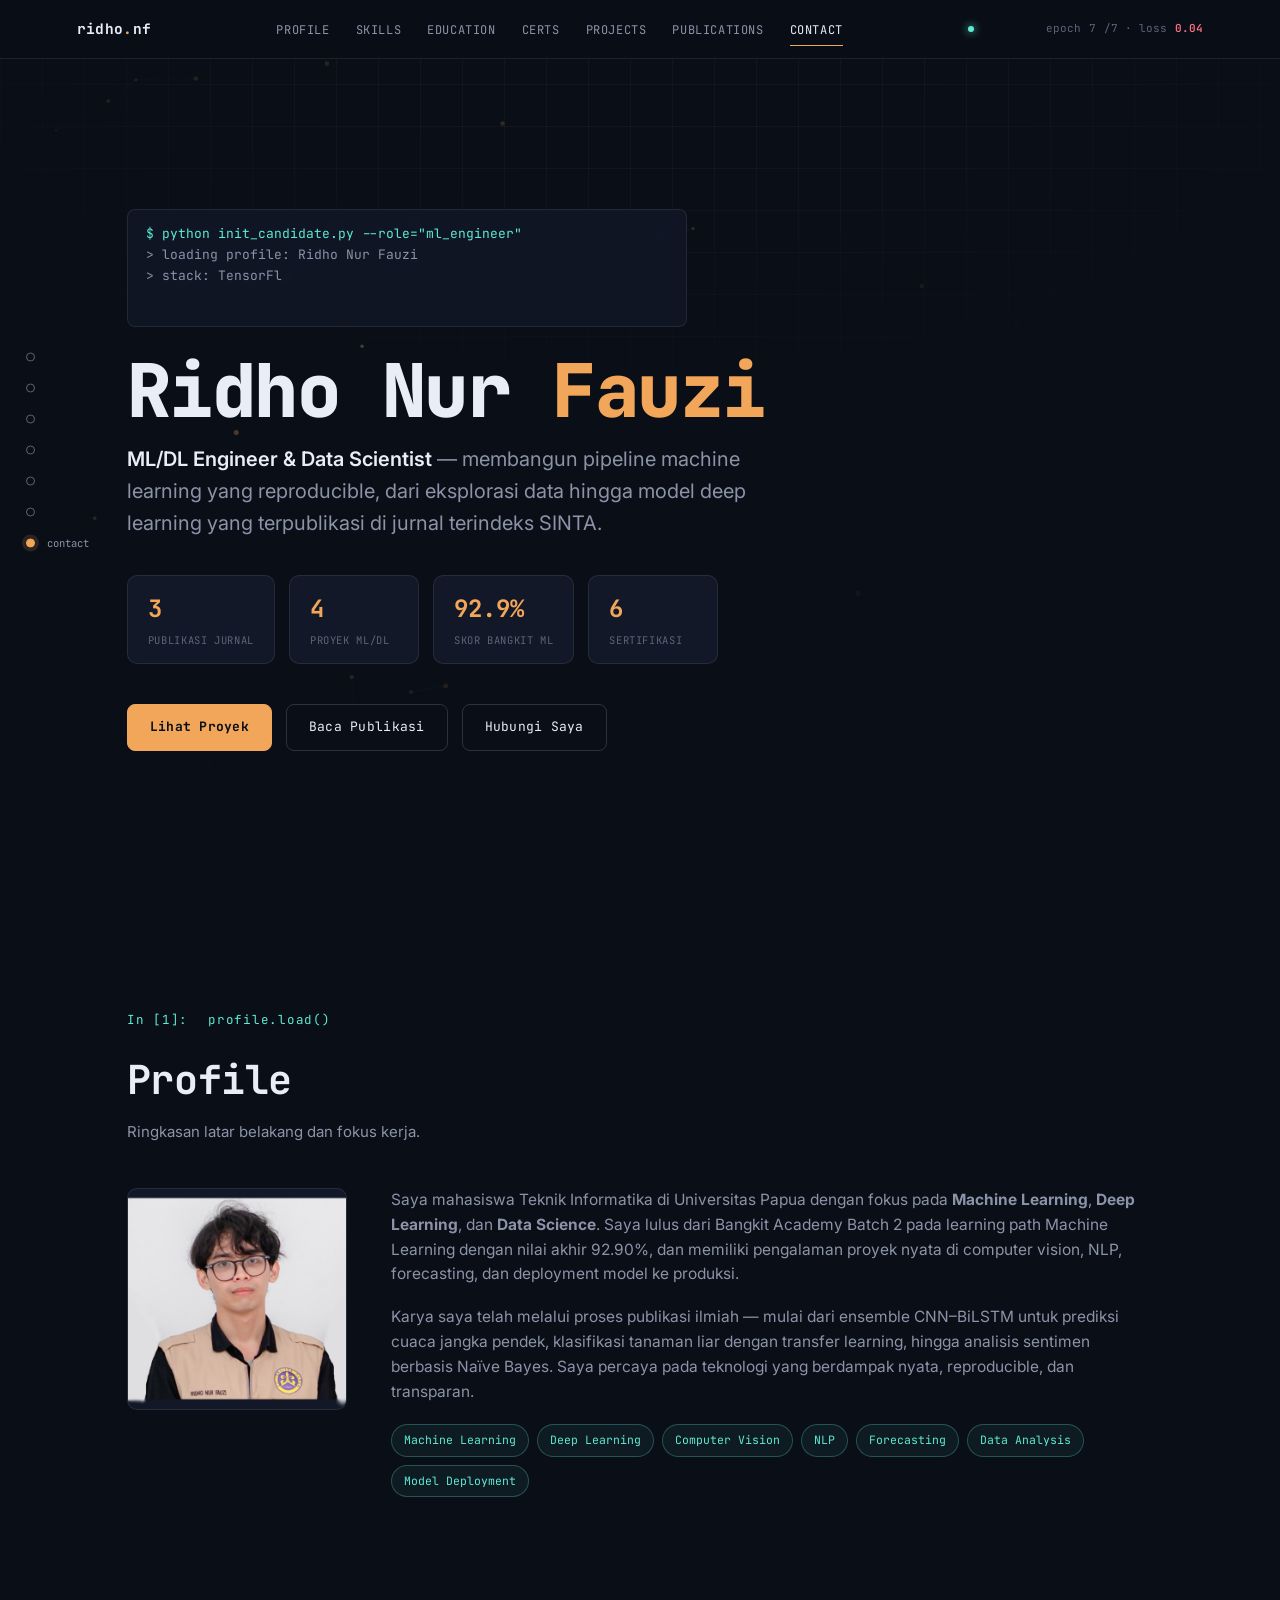
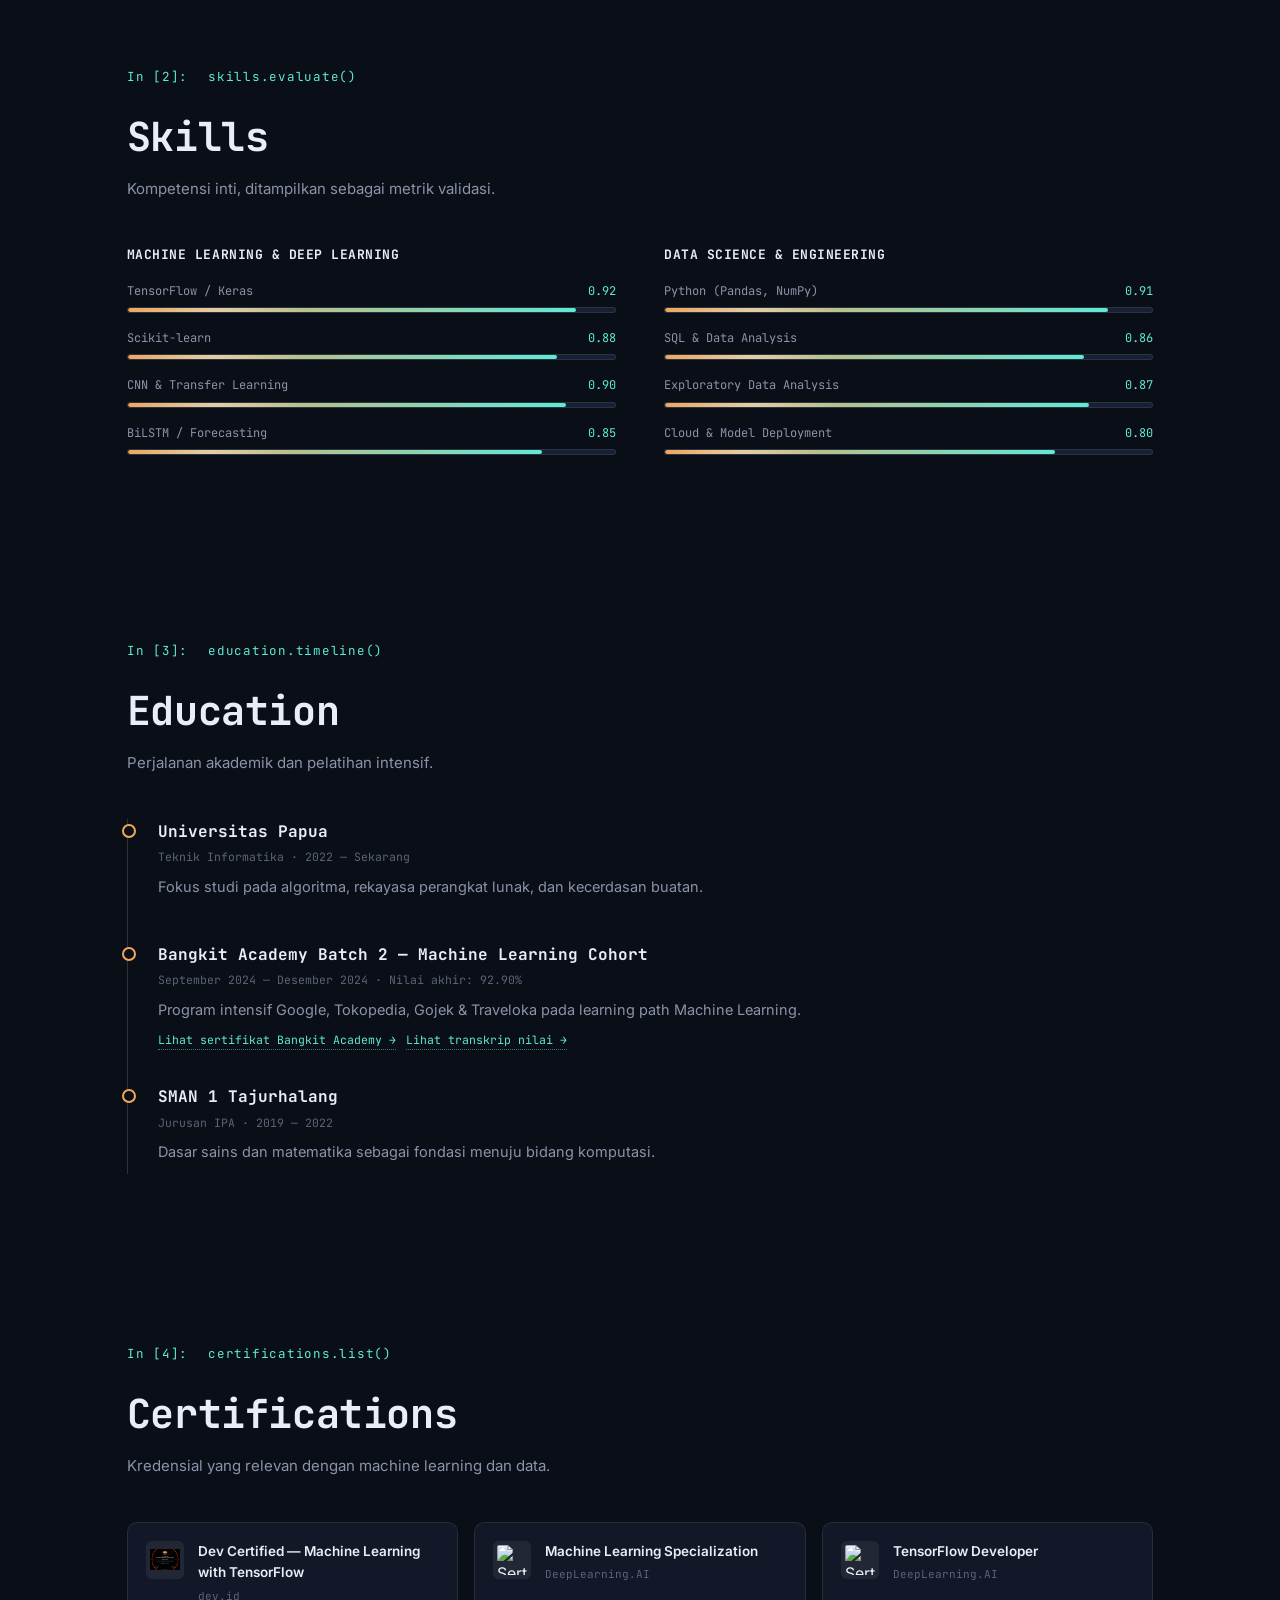
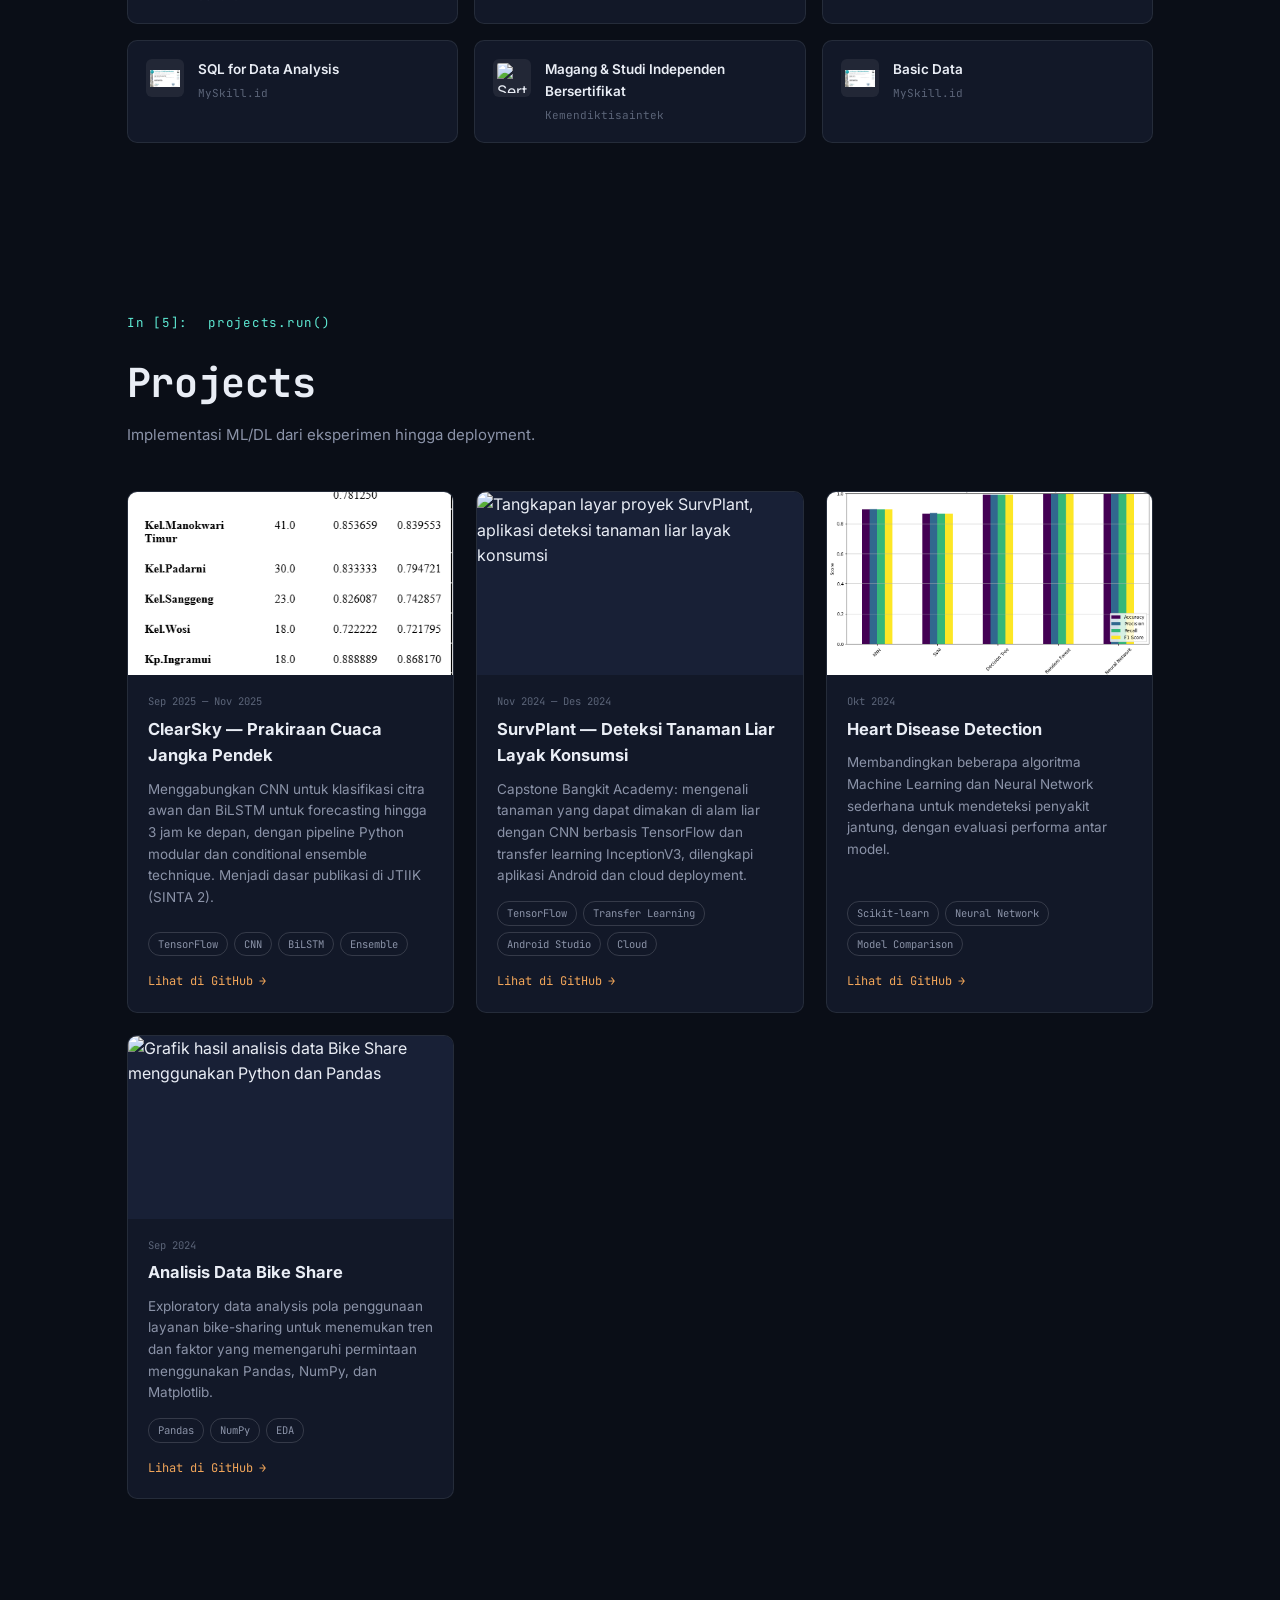
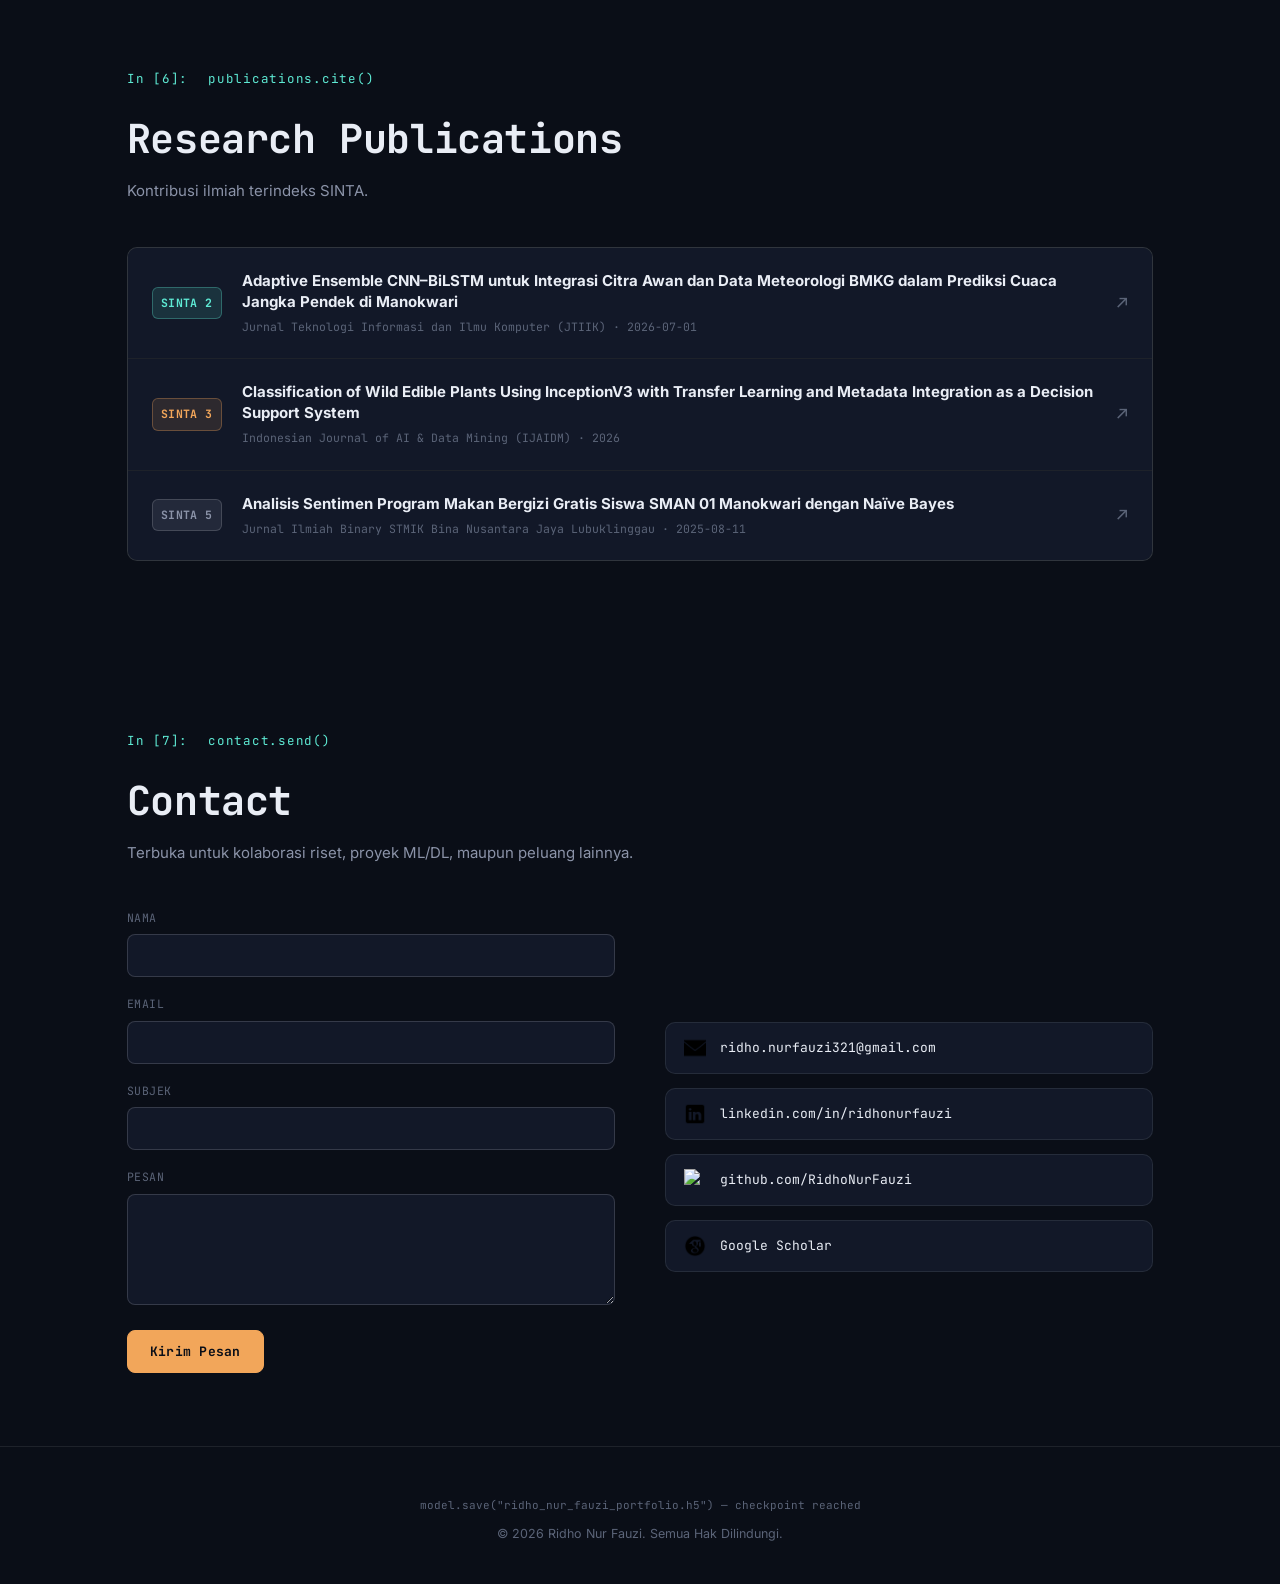
==== index.html @ 8b15b7e2 "SEO Friendly" ====
<!DOCTYPE html>
<html lang="id">
<head>
<meta charset="UTF-8" />
<meta name="viewport" content="width=device-width, initial-scale=1.0" />

<!-- ===== PRIMARY SEO META ===== -->
<title>Ridho Nur Fauzi — ML/DL Engineer &amp; Data Scientist</title>
<meta name="description" content="Portofolio Ridho Nur Fauzi, ML/DL Engineer & Data Scientist dari Universitas Papua. 3 publikasi jurnal terindeks SINTA, proyek CNN-BiLSTM forecasting cuaca, computer vision, dan NLP." />
<meta name="keywords" content="Ridho Nur Fauzi, Machine Learning Engineer, Deep Learning, Data Scientist, TensorFlow, CNN BiLSTM, Universitas Papua, Bangkit Academy, SINTA journal" />
<meta name="author" content="Ridho Nur Fauzi" />
<meta name="robots" content="index, follow" />
<link rel="canonical" href="https://ridhonurfauzi.com/" />
<!-- NOTE: replace https://ridhonurfauzi.com/ above and in the OG/Twitter/JSON-LD
     tags below with your real deployed domain once the site is live. -->

<!-- ===== OPEN GRAPH (Facebook, LinkedIn, WhatsApp previews) ===== -->
<meta property="og:type" content="profile" />
<meta property="og:title" content="Ridho Nur Fauzi — ML/DL Engineer & Data Scientist" />
<meta property="og:description" content="Portofolio Ridho Nur Fauzi: proyek Machine Learning & Deep Learning, 3 publikasi jurnal terindeks SINTA, dan sertifikasi TensorFlow/DeepLearning.AI." />
<meta property="og:image" content="https://ridhonurfauzi.com/profile/foto-diri1.png" />
<meta property="og:url" content="https://ridhonurfauzi.com/" />
<meta property="og:locale" content="id_ID" />
<meta property="profile:first_name" content="Ridho" />
<meta property="profile:last_name" content="Nur Fauzi" />

<!-- ===== TWITTER CARD ===== -->
<meta name="twitter:card" content="summary_large_image" />
<meta name="twitter:title" content="Ridho Nur Fauzi — ML/DL Engineer & Data Scientist" />
<meta name="twitter:description" content="Portofolio ML/DL Engineer & Data Scientist: publikasi jurnal SINTA, proyek CNN-BiLSTM, computer vision, dan NLP." />
<meta name="twitter:image" content="https://ridhonurfauzi.com/profile/foto-diri1.png" />

<meta name="theme-color" content="#0a0e17" />
<link rel="icon" type="image/png" href="logo/luggage.png" />

<link rel="preconnect" href="https://fonts.googleapis.com">
<link rel="preconnect" href="https://fonts.gstatic.com" crossorigin>
<link href="https://fonts.googleapis.com/css2?family=JetBrains+Mono:wght@400;500;600;700;800&family=Inter:wght@400;500;600;700;800&display=swap" rel="stylesheet">
<link rel="stylesheet" href="style.css">
<style>
  .skip-link{
    position:absolute; left:-999px; top:auto; width:1px; height:1px; overflow:hidden;
    background:var(--amber); color:#0a0e17; padding:12px 18px; border-radius:8px;
    font-family:var(--mono); font-size:13px; z-index:200;
  }
  .skip-link:focus{ left:16px; top:16px; width:auto; height:auto; }
</style>

<!-- ===== STRUCTURED DATA: Person ===== -->
<script type="application/ld+json">
{
  "@context": "https://schema.org",
  "@type": "Person",
  "name": "Ridho Nur Fauzi",
  "url": "https://ridhonurfauzi.com/",
  "image": "https://ridhonurfauzi.com/profile/foto-diri1.png",
  "jobTitle": "ML/DL Engineer & Data Scientist",
  "affiliation": {
    "@type": "CollegeOrUniversity",
    "name": "Universitas Papua"
  },
  "alumniOf": [
    { "@type": "CollegeOrUniversity", "name": "Universitas Papua" },
    { "@type": "EducationalOrganization", "name": "Bangkit Academy" }
  ],
  "knowsAbout": ["Machine Learning", "Deep Learning", "Computer Vision", "Natural Language Processing", "Data Science", "TensorFlow"],
  "sameAs": [
    "https://www.linkedin.com/in/ridhonurfauzi",
    "https://github.com/RidhoNurFauzi",
    "https://scholar.google.com/citations?user=gajzMOAAAAAJ&hl=id"
  ],
  "email": "mailto:ridho.nurfauzi321@gmail.com"
}
</script>

<!-- ===== STRUCTURED DATA: Publications ===== -->
<script type="application/ld+json">
{
  "@context": "https://schema.org",
  "@type": "ItemList",
  "itemListElement": [
    {
      "@type": "ScholarlyArticle",
      "position": 1,
      "name": "Adaptive Ensemble CNN–BiLSTM untuk Integrasi Citra Awan dan Data Meteorologi BMKG dalam Prediksi Cuaca Jangka Pendek di Manokwari",
      "author": { "@type": "Person", "name": "Ridho Nur Fauzi" },
      "datePublished": "2026-07-01",
      "isPartOf": { "@type": "Periodical", "name": "Jurnal Teknologi Informasi dan Ilmu Komputer (JTIIK)" },
      "url": "https://jtiik.ub.ac.id/index.php/jtiik/article/view/10866"
    },
    {
      "@type": "ScholarlyArticle",
      "position": 2,
      "name": "Classification of Wild Edible Plants Using InceptionV3 with Transfer Learning and Metadata Integration as a Decision Support System",
      "author": { "@type": "Person", "name": "Ridho Nur Fauzi" },
      "datePublished": "2026",
      "isPartOf": { "@type": "Periodical", "name": "Indonesian Journal of Artificial Intelligence and Data Mining (IJAIDM)" },
      "url": "https://ejournal.uin-suska.ac.id/index.php/IJAIDM/article/view/39091"
    },
    {
      "@type": "ScholarlyArticle",
      "position": 3,
      "name": "Analisis Sentimen Program Makan Bergizi Gratis Siswa SMAN 01 Manokwari dengan Naïve Bayes",
      "author": { "@type": "Person", "name": "Ridho Nur Fauzi" },
      "datePublished": "2025-08-11",
      "isPartOf": { "@type": "Periodical", "name": "Jurnal Ilmiah Binary STMIK Bina Nusantara Jaya Lubuklinggau" },
      "url": "https://e-journal.stmik-bnj.ac.id/index.php/jb/article/view/161"
    }
  ]
}
</script>
</head>

<body>
<a class="skip-link" href="#main-content">Langsung ke konten utama</a>
<div class="grid-texture"></div>

<!-- ===== NAV ===== -->
<nav class="topnav" aria-label="Navigasi utama">
  <div class="brand">ridho<span>.</span>nf</div>
  <ul class="navlinks" id="navlinks">
    <li><a href="#about" data-target="about">Profile</a></li>
    <li><a href="#skills" data-target="skills">Skills</a></li>
    <li><a href="#education" data-target="education">Education</a></li>
    <li><a href="#certifications" data-target="certifications">Certs</a></li>
    <li><a href="#projects" data-target="projects">Projects</a></li>
    <li><a href="#publications" data-target="publications">Publications</a></li>
    <li><a href="#contact" data-target="contact">Contact</a></li>
  </ul>
  <div class="train-status" aria-hidden="true">
    <span class="dot"></span>
    <svg class="loss-spark" viewBox="0 0 100 30" preserveAspectRatio="none">
      <path id="lossPath" d="M0,3 C12,5 20,9 30,13 C42,18 52,20 62,23 C74,26 88,28 100,29" />
    </svg>
    epoch <span id="epochNum">0</span>/7 · loss <b id="lossVal">2.31</b>
  </div>
</nav>

<!-- ===== RAIL ===== -->
<div class="rail" id="rail" aria-hidden="true">
  <div class="node" data-target="about" data-label="profile"></div>
  <div class="node" data-target="skills" data-label="skills"></div>
  <div class="node" data-target="education" data-label="education"></div>
  <div class="node" data-target="certifications" data-label="certifications"></div>
  <div class="node" data-target="projects" data-label="projects"></div>
  <div class="node" data-target="publications" data-label="publications"></div>
  <div class="node" data-target="contact" data-label="contact"></div>
</div>

<main id="main-content">

  <!-- ===== HERO ===== -->
  <header class="hero">
    <canvas id="netCanvas" class="net-canvas" aria-hidden="true"></canvas>
    <div class="hero-content">
      <div class="term" id="termBox" aria-hidden="true">
        <div class="term-line" data-text="$ python init_candidate.py --role=&quot;ml_engineer&quot;"><span class="l"></span></div>
        <div class="term-line out" data-text="&gt; loading profile: Ridho Nur Fauzi"></div>
        <div class="term-line out" data-text="&gt; stack: TensorFlow · Scikit-learn · SQL · CV/NLP"></div>
        <div class="term-line out" data-text="&gt; bangkit_ml_score: 92.90%"></div>
        <div class="term-line ok" data-text="&gt; status: model converged ✓"><span class="cursor" style="display:none;"></span></div>
      </div>
      <h1>Ridho Nur <span class="accent">Fauzi</span></h1>
      <p class="role">
        <b>ML/DL Engineer &amp; Data Scientist</b> — membangun pipeline machine learning yang reproducible,
        dari eksplorasi data hingga model deep learning yang terpublikasi di jurnal terindeks SINTA.
      </p>

      <div class="metrics-row">
        <div class="metric"><div class="v" data-target="3" data-suffix="">0</div><div class="k">Publikasi Jurnal</div></div>
        <div class="metric"><div class="v" data-target="4" data-suffix="">0</div><div class="k">Proyek ML/DL</div></div>
        <div class="metric"><div class="v" data-target="92.9" data-suffix="%" data-decimals="1">0%</div><div class="k">Skor Bangkit ML</div></div>
        <div class="metric"><div class="v" data-target="6" data-suffix="">0</div><div class="k">Sertifikasi</div></div>
      </div>

      <div class="hero-cta">
        <a href="#projects" class="btn primary">Lihat Proyek</a>
        <a href="#publications" class="btn ghost">Baca Publikasi</a>
        <a href="mailto:ridho.nurfauzi321@gmail.com" class="btn ghost">Hubungi Saya</a>
      </div>
    </div>
  </header>

  <!-- ===== ABOUT ===== -->
  <section id="about" class="reveal" aria-labelledby="about-title">
    <div class="eyebrow" data-n="1"><span class="bracket"></span> profile.load()</div>
    <h2 class="title" id="about-title">Profile</h2>
    <p class="subtitle">Ringkasan latar belakang dan fokus kerja.</p>
    <div class="about-grid">
      <div class="avatar-wrap">
        <img src="../profile/foto-diri1.png" alt="Foto profil Ridho Nur Fauzi, ML/DL Engineer dan Data Scientist" width="220" height="220" loading="eager" decoding="async" />
      </div>
      <div class="about-text">
        <p>
          Saya mahasiswa Teknik Informatika di Universitas Papua dengan fokus pada
          <b>Machine Learning</b>, <b>Deep Learning</b>, dan <b>Data Science</b>. Saya lulus dari
          Bangkit Academy Batch 2 pada learning path Machine Learning dengan nilai akhir 92.90%, dan
          memiliki pengalaman proyek nyata di computer vision, NLP, forecasting, dan deployment model
          ke produksi.
        </p>
        <p>
          Karya saya telah melalui proses publikasi ilmiah — mulai dari ensemble CNN–BiLSTM untuk
          prediksi cuaca jangka pendek, klasifikasi tanaman liar dengan transfer learning, hingga
          analisis sentimen berbasis Naïve Bayes. Saya percaya pada teknologi yang berdampak nyata,
          reproducible, dan transparan.
        </p>
        <div class="tag-row">
          <span class="tag">Machine Learning</span>
          <span class="tag">Deep Learning</span>
          <span class="tag">Computer Vision</span>
          <span class="tag">NLP</span>
          <span class="tag">Forecasting</span>
          <span class="tag">Data Analysis</span>
          <span class="tag">Model Deployment</span>
        </div>
      </div>
    </div>
  </section>

  <!-- ===== SKILLS ===== -->
  <section id="skills" class="reveal" aria-labelledby="skills-title">
    <div class="eyebrow" data-n="2"><span class="bracket"></span> skills.evaluate()</div>
    <h2 class="title" id="skills-title">Skills</h2>
    <p class="subtitle">Kompetensi inti, ditampilkan sebagai metrik validasi.</p>
    <div class="skills-grid">
      <div class="skill-cat">
        <h3>Machine Learning &amp; Deep Learning</h3>
        <div class="skill-bar"><div class="row"><span>TensorFlow / Keras</span><span class="metricval">0.92</span></div><div class="track"><div class="fill" data-w="92"></div></div></div>
        <div class="skill-bar"><div class="row"><span>Scikit-learn</span><span class="metricval">0.88</span></div><div class="track"><div class="fill" data-w="88"></div></div></div>
        <div class="skill-bar"><div class="row"><span>CNN &amp; Transfer Learning</span><span class="metricval">0.90</span></div><div class="track"><div class="fill" data-w="90"></div></div></div>
        <div class="skill-bar"><div class="row"><span>BiLSTM / Forecasting</span><span class="metricval">0.85</span></div><div class="track"><div class="fill" data-w="85"></div></div></div>
      </div>
      <div class="skill-cat">
        <h3>Data Science &amp; Engineering</h3>
        <div class="skill-bar"><div class="row"><span>Python (Pandas, NumPy)</span><span class="metricval">0.91</span></div><div class="track"><div class="fill" data-w="91"></div></div></div>
        <div class="skill-bar"><div class="row"><span>SQL &amp; Data Analysis</span><span class="metricval">0.86</span></div><div class="track"><div class="fill" data-w="86"></div></div></div>
        <div class="skill-bar"><div class="row"><span>Exploratory Data Analysis</span><span class="metricval">0.87</span></div><div class="track"><div class="fill" data-w="87"></div></div></div>
        <div class="skill-bar"><div class="row"><span>Cloud &amp; Model Deployment</span><span class="metricval">0.80</span></div><div class="track"><div class="fill" data-w="80"></div></div></div>
      </div>
    </div>
  </section>

  <!-- ===== EDUCATION ===== -->
  <section id="education" class="reveal" aria-labelledby="education-title">
    <div class="eyebrow" data-n="3"><span class="bracket"></span> education.timeline()</div>
    <h2 class="title" id="education-title">Education</h2>
    <p class="subtitle">Perjalanan akademik dan pelatihan intensif.</p>
    <div class="timeline">
      <div class="tl-item">
        <h3>Universitas Papua</h3>
        <div class="period">Teknik Informatika · 2022 — Sekarang</div>
        <p>Fokus studi pada algoritma, rekayasa perangkat lunak, dan kecerdasan buatan.</p>
      </div>
      <div class="tl-item">
        <h3>Bangkit Academy Batch 2 — Machine Learning Cohort</h3>
        <div class="period">September 2024 — Desember 2024 · Nilai akhir: 92.90%</div>
        <p>Program intensif Google, Tokopedia, Gojek &amp; Traveloka pada learning path Machine Learning.</p>
        <div class="tl-links">
          <a href="../edu/bangkit-cert.png" target="_blank" rel="noopener noreferrer">Lihat sertifikat Bangkit Academy →</a>
          <a href="../edu/transkrip.png" target="_blank" rel="noopener noreferrer">Lihat transkrip nilai →</a>
        </div>
      </div>
      <div class="tl-item">
        <h3>SMAN 1 Tajurhalang</h3>
        <div class="period">Jurusan IPA · 2019 — 2022</div>
        <p>Dasar sains dan matematika sebagai fondasi menuju bidang komputasi.</p>
      </div>
    </div>
  </section>

  <!-- ===== CERTIFICATIONS ===== -->
  <section id="certifications" class="reveal" aria-labelledby="certifications-title">
    <div class="eyebrow" data-n="4"><span class="bracket"></span> certifications.list()</div>
    <h2 class="title" id="certifications-title">Certifications</h2>
    <p class="subtitle">Kredensial yang relevan dengan machine learning dan data.</p>
    <div class="cert-grid">
      <a class="cert-card" href="https://dev.id/certificate/verify/MYVY5ZDV74" target="_blank" rel="noopener noreferrer">
        <img src="../cert/Dev Certified for Machine Learning with TensorFlow.png" alt="Sertifikat Dev Certified for Machine Learning with TensorFlow dari dev.id" loading="lazy" decoding="async" />
        <div><div class="name">Dev Certified — Machine Learning with TensorFlow</div><div class="issuer">dev.id</div></div>
      </a>
      <a class="cert-card" href="https://www.coursera.org/account/accomplishments/specialization/3HQBRW71SN2I" target="_blank" rel="noopener noreferrer">
        <img src="../cert/MachineLearningSpecalization.png" alt="Sertifikat Machine Learning Specialization dari DeepLearning.AI" loading="lazy" decoding="async" />
        <div><div class="name">Machine Learning Specialization</div><div class="issuer">DeepLearning.AI</div></div>
      </a>
      <a class="cert-card" href="https://www.coursera.org/account/accomplishments/specialization/1AE77GB3OM6A" target="_blank" rel="noopener noreferrer">
        <img src="../cert/TensorFlow Developer.png" alt="Sertifikat TensorFlow Developer dari DeepLearning.AI" loading="lazy" decoding="async" />
        <div><div class="name">TensorFlow Developer</div><div class="issuer">DeepLearning.AI</div></div>
      </a>
      <a class="cert-card" href="https://storage.googleapis.com/myskill-v2-certificates/topic-DDujKITvy3VJuXrhC2ou/DYHycKrYIKaCK1qhmBsuQ67BT082-FTyuBmn6EmQvT7mXeut5.pdf" target="_blank" rel="noopener noreferrer">
        <img src="../cert/sql-cert.png" alt="Sertifikat SQL for Data Analysis dari MySkill.id" loading="lazy" decoding="async" />
        <div><div class="name">SQL for Data Analysis</div><div class="issuer">MySkill.id</div></div>
      </a>
      <a class="cert-card" href="../cert/MSIB-Kepesertaan.png" target="_blank" rel="noopener noreferrer">
        <img src="../cert/MSIB-Kepesertaan.png" alt="Sertifikat Kepesertaan Magang dan Studi Independen Bersertifikat dari Kemendiktisaintek" loading="lazy" decoding="async" />
        <div><div class="name">Magang &amp; Studi Independen Bersertifikat</div><div class="issuer">Kemendiktisaintek</div></div>
      </a>
      <a class="cert-card" href="https://storage.googleapis.com/myskill-v2-certificates/topic-PDDPBK4W7Z3skoQ70VQH/DYHycKrYIKaCK1qhmBsuQ67BT082-j6DOEN8VxeOGY1dqtfVq.pdf" target="_blank" rel="noopener noreferrer">
        <img src="../cert/basic-data.png" alt="Sertifikat Basic Data dari MySkill.id" loading="lazy" decoding="async" />
        <div><div class="name">Basic Data</div><div class="issuer">MySkill.id</div></div>
      </a>
    </div>
  </section>

  <!-- ===== PROJECTS ===== -->
  <section id="projects" class="reveal" aria-labelledby="projects-title">
    <div class="eyebrow" data-n="5"><span class="bracket"></span> projects.run()</div>
    <h2 class="title" id="projects-title">Projects</h2>
    <p class="subtitle">Implementasi ML/DL dari eksperimen hingga deployment.</p>
    <div class="proj-grid">

      <a class="proj-card" href="https://github.com/ClearSky-Tak" target="_blank" rel="noopener noreferrer">
        <div class="proj-thumb">
          <img src="../project/ClearSky.png" alt="Tangkapan layar proyek ClearSky, aplikasi prakiraan cuaca berbasis CNN dan BiLSTM" loading="lazy" decoding="async" />
          <div class="detect-frame">
            <span class="corner tl"></span><span class="corner tr"></span><span class="corner bl"></span><span class="corner br"></span>
            <span class="detect-label">cloud_forecast <b class="conf" data-conf="0.94">0.00</b></span>
          </div>
        </div>
        <div class="proj-body">
          <div class="period">Sep 2025 — Nov 2025</div>
          <h3>ClearSky — Prakiraan Cuaca Jangka Pendek</h3>
          <p class="desc">Menggabungkan CNN untuk klasifikasi citra awan dan BiLSTM untuk forecasting hingga 3 jam ke depan, dengan pipeline Python modular dan conditional ensemble technique. Menjadi dasar publikasi di JTIIK (SINTA 2).</p>
          <div class="stack-row">
            <span class="stack-chip">TensorFlow</span><span class="stack-chip">CNN</span><span class="stack-chip">BiLSTM</span><span class="stack-chip">Ensemble</span>
          </div>
          <span class="proj-link">Lihat di GitHub</span>
        </div>
      </a>

      <a class="proj-card" href="https://github.com/RamziAhmar/SurvPlant/tree/model-ml" target="_blank" rel="noopener noreferrer">
        <div class="proj-thumb">
          <img src="../project/SurvPlants.png" alt="Tangkapan layar proyek SurvPlant, aplikasi deteksi tanaman liar layak konsumsi" loading="lazy" decoding="async" />
          <div class="detect-frame">
            <span class="corner tl"></span><span class="corner tr"></span><span class="corner bl"></span><span class="corner br"></span>
            <span class="detect-label">edible_plant <b class="conf" data-conf="0.91">0.00</b></span>
          </div>
        </div>
        <div class="proj-body">
          <div class="period">Nov 2024 — Des 2024</div>
          <h3>SurvPlant — Deteksi Tanaman Liar Layak Konsumsi</h3>
          <p class="desc">Capstone Bangkit Academy: mengenali tanaman yang dapat dimakan di alam liar dengan CNN berbasis TensorFlow dan transfer learning InceptionV3, dilengkapi aplikasi Android dan cloud deployment.</p>
          <div class="stack-row">
            <span class="stack-chip">TensorFlow</span><span class="stack-chip">Transfer Learning</span><span class="stack-chip">Android Studio</span><span class="stack-chip">Cloud</span>
          </div>
          <span class="proj-link">Lihat di GitHub</span>
        </div>
      </a>

      <a class="proj-card" href="https://github.com/RidhoNurFauzi/Heart-Disease" target="_blank" rel="noopener noreferrer">
        <div class="proj-thumb">
          <img src="../project/Heart.png" alt="Visualisasi proyek Heart Disease Detection menggunakan Machine Learning" loading="lazy" decoding="async" />
          <div class="detect-frame">
            <span class="corner tl"></span><span class="corner tr"></span><span class="corner bl"></span><span class="corner br"></span>
            <span class="detect-label">heart_risk <b class="conf" data-conf="0.89">0.00</b></span>
          </div>
        </div>
        <div class="proj-body">
          <div class="period">Okt 2024</div>
          <h3>Heart Disease Detection</h3>
          <p class="desc">Membandingkan beberapa algoritma Machine Learning dan Neural Network sederhana untuk mendeteksi penyakit jantung, dengan evaluasi performa antar model.</p>
          <div class="stack-row">
            <span class="stack-chip">Scikit-learn</span><span class="stack-chip">Neural Network</span><span class="stack-chip">Model Comparison</span>
          </div>
          <span class="proj-link">Lihat di GitHub</span>
        </div>
      </a>

      <a class="proj-card" href="https://github.com/MedCorvus/Analisis-Data-Bike-Share-Dataset" target="_blank" rel="noopener noreferrer">
        <div class="proj-thumb">
          <img src="../project/DataBike.png" alt="Grafik hasil analisis data Bike Share menggunakan Python dan Pandas" loading="lazy" decoding="async" />
          <div class="detect-frame">
            <span class="corner tl"></span><span class="corner tr"></span><span class="corner bl"></span><span class="corner br"></span>
            <span class="detect-label">demand_pattern <b class="conf" data-conf="0.87">0.00</b></span>
          </div>
        </div>
        <div class="proj-body">
          <div class="period">Sep 2024</div>
          <h3>Analisis Data Bike Share</h3>
          <p class="desc">Exploratory data analysis pola penggunaan layanan bike-sharing untuk menemukan tren dan faktor yang memengaruhi permintaan menggunakan Pandas, NumPy, dan Matplotlib.</p>
          <div class="stack-row">
            <span class="stack-chip">Pandas</span><span class="stack-chip">NumPy</span><span class="stack-chip">EDA</span>
          </div>
          <span class="proj-link">Lihat di GitHub</span>
        </div>
      </a>

    </div>
  </section>

  <!-- ===== PUBLICATIONS ===== -->
  <section id="publications" class="reveal" aria-labelledby="publications-title">
    <div class="eyebrow" data-n="6"><span class="bracket"></span> publications.cite()</div>
    <h2 class="title" id="publications-title">Research Publications</h2>
    <p class="subtitle">Kontribusi ilmiah terindeks SINTA.</p>
    <div class="pub-list">
      <div class="pub-item" role="button" tabindex="0"
        onclick="openPubModal('../publications/ADAPTIVE ENSEMBLE CNN–BILSTM UNTUK INTEGRASI CITRA AWAN DAN DATA METEOROLOGI BMKG DALAM PREDIKSI CUACA JANGKA PENDEK DI MANOKWARI.pdf', 'https://jtiik.ub.ac.id/index.php/jtiik/article/view/10866')"
        onkeydown="if(event.key==='Enter'){this.click();}">
        <div class="sinta-badge sinta-2">SINTA 2</div>
        <div>
          <h3>Adaptive Ensemble CNN–BiLSTM untuk Integrasi Citra Awan dan Data Meteorologi BMKG dalam Prediksi Cuaca Jangka Pendek di Manokwari</h3>
          <div class="venue">Jurnal Teknologi Informasi dan Ilmu Komputer (JTIIK) · 2026-07-01</div>
        </div>
        <div class="pub-arrow">↗</div>
      </div>
      <div class="pub-item" role="button" tabindex="0"
        onclick="openPubModal('../publications/ijaidm-survplant.pdf', 'https://ejournal.uin-suska.ac.id/index.php/IJAIDM/article/view/39091')"
        onkeydown="if(event.key==='Enter'){this.click();}">
        <div class="sinta-badge sinta-3">SINTA 3</div>
        <div>
          <h3>Classification of Wild Edible Plants Using InceptionV3 with Transfer Learning and Metadata Integration as a Decision Support System</h3>
          <div class="venue">Indonesian Journal of AI &amp; Data Mining (IJAIDM) · 2026</div>
        </div>
        <div class="pub-arrow">↗</div>
      </div>
      <div class="pub-item" role="button" tabindex="0"
        onclick="openPubModal('../publications/Analisis Sentimen Program Makan Bergizi Gratis Siswa SMAN 01 Manokwari dengan Naïve Bayes.pdf', 'https://e-journal.stmik-bnj.ac.id/index.php/jb/article/view/161')"
        onkeydown="if(event.key==='Enter'){this.click();}">
        <div class="sinta-badge sinta-5">SINTA 5</div>
        <div>
          <h3>Analisis Sentimen Program Makan Bergizi Gratis Siswa SMAN 01 Manokwari dengan Naïve Bayes</h3>
          <div class="venue">Jurnal Ilmiah Binary STMIK Bina Nusantara Jaya Lubuklinggau · 2025-08-11</div>
        </div>
        <div class="pub-arrow">↗</div>
      </div>
    </div>
  </section>

  <!-- ===== CONTACT ===== -->
  <section id="contact" class="reveal" aria-labelledby="contact-title">
    <div class="eyebrow" data-n="7"><span class="bracket"></span> contact.send()</div>
    <h2 class="title" id="contact-title">Contact</h2>
    <p class="subtitle">Terbuka untuk kolaborasi riset, proyek ML/DL, maupun peluang lainnya.</p>
    <div class="contact-wrap">
      <form id="contact-form" action="https://formspree.io/f/mvzpzjzk" method="POST">
        <div class="form-group">
          <label for="name">Nama</label>
          <input type="text" id="name" name="name" autocomplete="name" required>
        </div>
        <div class="form-group">
          <label for="email">Email</label>
          <input type="email" id="email" name="email" autocomplete="email" required>
        </div>
        <div class="form-group">
          <label for="subject">Subjek</label>
          <input type="text" id="subject" name="subject" required>
        </div>
        <div class="form-group">
          <label for="message">Pesan</label>
          <textarea id="message" name="message" rows="5" required></textarea>
        </div>
        <button type="submit" class="btn primary">Kirim Pesan</button>
        <p id="form-status" role="status" aria-live="polite"></p>
      </form>
      <div class="social-col">
        <a class="social-link" href="mailto:ridho.nurfauzi321@gmail.com" target="_blank" rel="noopener noreferrer">
          <img src="../logo/icons8-email-50.png" alt="Ikon email" width="22" height="22" loading="lazy" decoding="async" /><span>ridho.nurfauzi321@gmail.com</span>
        </a>
        <a class="social-link" href="https://www.linkedin.com/in/ridhonurfauzi" target="_blank" rel="noopener noreferrer">
          <img src="../logo/icons8-linkedin-50.png" alt="Ikon LinkedIn" width="22" height="22" loading="lazy" decoding="async" /><span>linkedin.com/in/ridhonurfauzi</span>
        </a>
        <a class="social-link" href="https://github.com/RidhoNurFauzi" target="_blank" rel="noopener noreferrer">
          <img src="../logo/icons8-github-50.png" alt="Ikon GitHub" width="22" height="22" loading="lazy" decoding="async" /><span>github.com/RidhoNurFauzi</span>
        </a>
        <a class="social-link" href="https://scholar.google.com/citations?user=gajzMOAAAAAJ&hl=id" target="_blank" rel="noopener noreferrer">
          <img src="../logo/icons8-google-scholar-50.png" alt="Ikon Google Scholar" width="22" height="22" loading="lazy" decoding="async" /><span>Google Scholar</span>
        </a>
      </div>
    </div>
  </section>

</main>

<footer>
  <div class="foot-stamp">model.save("ridho_nur_fauzi_portfolio.h5") — checkpoint reached</div>
  <p>&copy; 2026 Ridho Nur Fauzi. Semua Hak Dilindungi.</p>
</footer>

<!-- Publication Modal -->
<div id="pubModal" class="pub-modal-overlay" role="dialog" aria-modal="true" aria-labelledby="pubModalTitle">
  <div class="pub-modal">
    <button class="pub-modal-close" onclick="closePubModal()" aria-label="Tutup dialog">×</button>
    <h3 id="pubModalTitle">Pilih Tampilan</h3>
    <p>Ingin membuka file PDF atau menuju halaman publisher resmi?</p>
    <div class="pub-modal-buttons">
      <a id="pubModalPdf" href="#" target="_blank" rel="noopener noreferrer" class="pub-modal-btn pdf-btn">📄 Lihat PDF</a>
      <a id="pubModalLink" href="#" target="_blank" rel="noopener noreferrer" class="pub-modal-btn link-btn">🔗 Ke Publisher</a>
    </div>
  </div>
</div>
<script src="script.js"></script>
</body>
</html>
---- style.css ----
:root{
--bg-void:#0a0e17;
--bg-panel:#121828;
--bg-panel-alt:#182036;
--line:rgba(232,236,243,0.09);
--line-strong:rgba(232,236,243,0.16);
--text-primary:#e9edf5;
--text-muted:#8b93a8;
--text-faint:#5b6478;
--amber:#f2a65a;
--cyan:#5eead4;
--rose:#fb7185;
--mono: 'JetBrains Mono', ui-monospace, monospace;
--sans: 'Inter', -apple-system, sans-serif;
--radius:10px;
}
*{box-sizing:border-box;}
html{scroll-behavior:smooth;}
body{
margin:0;
background:var(--bg-void);
color:var(--text-primary);
font-family:var(--sans);
line-height:1.6;
-webkit-font-smoothing:antialiased;
}
::selection{background:var(--amber);color:#0a0e17;}

/* faint graph-paper texture */
.grid-texture{
position:fixed; inset:0; z-index:0; pointer-events:none;
background-image:
    linear-gradient(rgba(232,236,243,0.035) 1px, transparent 1px),
    linear-gradient(90deg, rgba(232,236,243,0.035) 1px, transparent 1px);
background-size:42px 42px;
mask-image:radial-gradient(ellipse 80% 60% at 50% 0%, black 30%, transparent 85%);
}

a{color:inherit; text-decoration:none;}
img{max-width:100%; display:block;}
section{position:relative; z-index:1; padding:110px 6vw 60px; max-width:1180px; margin:0 auto;}
.eyebrow{
font-family:var(--mono); font-size:12.5px; letter-spacing:.06em; color:var(--cyan);
display:flex; align-items:center; gap:10px; margin-bottom:18px; text-transform:none;
}
.eyebrow::before{content:"In ["attr(data-n)"]:"; }
.eyebrow .bracket{color:var(--text-faint);}
h2.title{
font-family:var(--mono); font-weight:700; font-size:clamp(26px,3.4vw,40px);
margin:0 0 8px; letter-spacing:-0.01em; color:var(--text-primary);
}
.subtitle{color:var(--text-muted); font-size:15px; margin:0 0 44px; max-width:640px;}

/* ---------- NAV ---------- */
.topnav{
position:fixed; top:0; left:0; right:0; z-index:50;
display:flex; align-items:center; justify-content:space-between;
padding:16px 6vw; backdrop-filter:blur(10px);
background:rgba(10,14,23,0.72); border-bottom:1px solid var(--line);
}
.brand{font-family:var(--mono); font-weight:700; font-size:14.5px; letter-spacing:.02em;}
.brand span{color:var(--amber);}
.navlinks{display:flex; gap:26px; align-items:center; list-style:none; margin:0; padding:0;}
.navlinks a{
font-family:var(--mono); font-size:12px; letter-spacing:.05em; color:var(--text-muted);
text-transform:uppercase; position:relative; padding:4px 0; transition:color .2s;
}
.navlinks a::after{
content:""; position:absolute; left:0; bottom:-4px; height:1px; width:0;
background:var(--amber); transition:width .25s;
}
.navlinks a.active{color:var(--text-primary);}
.navlinks a.active::after{width:100%;}
.train-status{
font-family:var(--mono); font-size:11px; color:var(--text-faint);
display:flex; align-items:center; gap:8px; white-space:nowrap;
}
.train-status .dot{width:6px; height:6px; border-radius:50%; background:var(--cyan); box-shadow:0 0 8px var(--cyan);}
.train-status b{color:var(--rose); font-weight:600;}
.navToggle{display:none;}
@media (max-width:820px){
.navlinks{display:none;}
.navToggle{display:block; font-family:var(--mono); font-size:12px; color:var(--text-muted); background:none; border:1px solid var(--line-strong); padding:6px 10px; border-radius:6px;}
}

/* progress rail */
.rail{
position:fixed; left:26px; top:50%; transform:translateY(-50%); z-index:40;
display:flex; flex-direction:column; gap:22px;
}
.rail .node{
width:9px; height:9px; border-radius:50%; background:transparent;
border:1.5px solid var(--text-faint); cursor:pointer; transition:all .25s; position:relative;
}
.rail .node.active{background:var(--amber); border-color:var(--amber); box-shadow:0 0 0 4px rgba(242,166,90,0.15);}
.rail .node::before{
content:attr(data-label); position:absolute; left:20px; top:50%; transform:translateY(-50%);
font-family:var(--mono); font-size:10.5px; color:var(--text-faint); white-space:nowrap; opacity:0; transition:opacity .2s;
}
.rail .node:hover::before, .rail .node.active::before{opacity:1; color:var(--text-muted);}
@media (max-width:1100px){ .rail{display:none;} }

/* ---------- HERO ---------- */
.hero{
min-height:100vh; display:flex; flex-direction:column; justify-content:center;
padding:140px 6vw 80px; max-width:1180px; margin:0 auto; position:relative; z-index:1;
overflow:hidden;
}
.net-canvas{
position:absolute; inset:0; z-index:0; width:100%; height:100%;
opacity:.55; pointer-events:none;
mask-image:radial-gradient(ellipse 70% 65% at 30% 40%, black 20%, transparent 78%);
}
.hero-content{position:relative; z-index:1;}
.term{
font-family:var(--mono); font-size:13px; color:var(--cyan); margin-bottom:26px;
border:1px solid var(--line); border-radius:8px; background:rgba(18,24,40,0.75);
backdrop-filter:blur(6px);
padding:14px 18px; max-width:560px; overflow:hidden; min-height:118px;
}
.term .l{color:var(--text-faint);}
.term .out{color:var(--text-muted);}
.term .ok{color:var(--cyan);}
.term-line{white-space:pre; overflow:hidden; border-right:0;}
.cursor{display:inline-block; width:7px; height:14px; background:var(--amber); margin-left:2px; animation:blink 1s step-end infinite; vertical-align:middle;}
@keyframes blink{50%{opacity:0;}}

.hero h1{
font-family:var(--mono); font-weight:800; font-size:clamp(38px,6.4vw,74px);
line-height:1.02; letter-spacing:-0.02em; margin:0 0 14px;
opacity:0; transform:translateY(14px); animation:heroRise .7s ease .15s forwards;
}
.hero h1 .accent{color:var(--amber);}
.hero .role{
font-family:var(--sans); font-size:clamp(16px,2vw,20px); color:var(--text-muted);
max-width:620px; margin:0 0 36px;
opacity:0; transform:translateY(14px); animation:heroRise .7s ease .3s forwards;
}
.hero .role b{color:var(--text-primary); font-weight:600;}
@keyframes heroRise{ to{ opacity:1; transform:translateY(0); } }

.metrics-row{display:flex; flex-wrap:wrap; gap:14px; margin-bottom:40px;}
.metric{
border:1px solid var(--line); background:var(--bg-panel); border-radius:var(--radius);
padding:14px 20px; min-width:130px;
opacity:0; transform:translateY(10px); animation:heroRise .6s ease forwards;
}
.metric:nth-child(1){animation-delay:.45s;}
.metric:nth-child(2){animation-delay:.55s;}
.metric:nth-child(3){animation-delay:.65s;}
.metric:nth-child(4){animation-delay:.75s;}
.metric .v{font-family:var(--mono); font-size:24px; font-weight:700; color:var(--amber);}
.metric .k{font-family:var(--mono); font-size:10.5px; color:var(--text-faint); text-transform:uppercase; letter-spacing:.06em; margin-top:4px;}

.hero-cta{display:flex; gap:14px; flex-wrap:wrap; opacity:0; transform:translateY(10px); animation:heroRise .6s ease .85s forwards;}
.btn{
font-family:var(--mono); font-size:13px; padding:12px 22px; border-radius:8px;
border:1px solid var(--line-strong); transition:all .2s; letter-spacing:.02em;
position:relative; overflow:hidden;
}
.btn.primary{background:var(--amber); color:#0a0e17; border-color:var(--amber); font-weight:700;}
.btn.primary:hover{background:#f7bd80; transform:translateY(-2px); box-shadow:0 8px 20px -6px rgba(242,166,90,0.45);}
.btn.ghost{color:var(--text-primary);}
.btn.ghost:hover{border-color:var(--cyan); color:var(--cyan); transform:translateY(-2px);}

/* nav loss sparkline */
.loss-spark{width:56px; height:18px; overflow:visible;}
.loss-spark path{
fill:none; stroke:var(--cyan); stroke-width:2.2; stroke-linecap:round; stroke-linejoin:round;
filter:drop-shadow(0 0 3px rgba(94,234,212,0.5));
}

/* ---------- ABOUT ---------- */
.about-grid{display:grid; grid-template-columns:220px 1fr; gap:44px; align-items:start;}
.avatar-wrap{
border:1px solid var(--line); border-radius:var(--radius); overflow:hidden; background:var(--bg-panel);
transition:border-color .3s;
}
.avatar-wrap:hover{border-color:var(--amber);}
.avatar-wrap img{aspect-ratio:1/1; object-fit:cover; width:100%; transition:transform .5s ease;}
.avatar-wrap:hover img{transform:scale(1.05);}
.about-text p{color:var(--text-muted); font-size:15.5px; margin:0 0 18px;}
.tag-row{display:flex; flex-wrap:wrap; gap:8px; margin-top:20px;}
.tag{
font-family:var(--mono); font-size:11.5px; color:var(--cyan); border:1px solid rgba(94,234,212,0.28);
background:rgba(94,234,212,0.06); padding:6px 12px; border-radius:20px; transition:background .2s, transform .2s;
}
.tag:hover{background:rgba(94,234,212,0.16); transform:translateY(-2px);}
@media (max-width:700px){ .about-grid{grid-template-columns:1fr;} .avatar-wrap{max-width:180px;} }

/* ---------- SKILLS ---------- */
.skills-grid{display:grid; grid-template-columns:1fr 1fr; gap:36px 48px;}
.skill-cat h3{font-family:var(--mono); font-size:13px; color:var(--text-primary); margin:0 0 16px; text-transform:uppercase; letter-spacing:.04em;}
.skill-bar{margin-bottom:16px;}
.skill-bar .row{display:flex; justify-content:space-between; font-family:var(--mono); font-size:12px; color:var(--text-muted); margin-bottom:6px;}
.skill-bar .row .metricval{color:var(--cyan); font-variant-numeric:tabular-nums;}
.track{height:6px; background:var(--bg-panel-alt); border-radius:4px; overflow:hidden; border:1px solid var(--line); position:relative;}
.fill{height:100%; background:linear-gradient(90deg, var(--amber), var(--cyan)); width:0%; border-radius:4px; transition:width 1.1s cubic-bezier(.16,1,.3,1); position:relative;}
.fill::after{
content:""; position:absolute; inset:0; background:linear-gradient(90deg, transparent, rgba(255,255,255,0.35), transparent);
width:40%; animation:shimmer 1.8s ease-in-out infinite;
}
@keyframes shimmer{ 0%{transform:translateX(-120%);} 100%{transform:translateX(280%);} }
@media (max-width:760px){ .skills-grid{grid-template-columns:1fr;} }

/* ---------- EDUCATION ---------- */
.timeline{border-left:1px solid var(--line-strong); padding-left:30px; display:flex; flex-direction:column; gap:34px;}
.tl-item{position:relative;}
.tl-item::before{
content:""; position:absolute; left:-35.5px; top:5px; width:10px; height:10px; border-radius:50%;
background:var(--bg-void); border:2px solid var(--amber); transition:box-shadow .3s;
}
.tl-item:hover::before{box-shadow:0 0 0 5px rgba(242,166,90,0.18);}
.tl-item h3{font-family:var(--mono); font-size:16px; margin:0 0 4px;}
.tl-item .period{font-family:var(--mono); font-size:11.5px; color:var(--text-faint); margin-bottom:8px;}
.tl-item p{color:var(--text-muted); font-size:14.5px; margin:0 0 10px;}
.tl-links{display:flex; gap:10px; flex-wrap:wrap;}
.tl-links a{font-family:var(--mono); font-size:11.5px; color:var(--cyan); border-bottom:1px dotted rgba(94,234,212,0.5);}

/* ---------- CERTIFICATIONS ---------- */
.cert-grid{display:grid; grid-template-columns:repeat(auto-fill,minmax(260px,1fr)); gap:16px;}
.cert-card{
border:1px solid var(--line); background:var(--bg-panel); border-radius:var(--radius);
padding:18px; display:flex; gap:14px; align-items:flex-start; transition:border-color .2s, transform .2s, box-shadow .2s;
}
.cert-card:hover{border-color:var(--amber); transform:translateY(-2px); box-shadow:0 10px 24px -12px rgba(242,166,90,0.35);}
.cert-card img{width:38px; height:38px; object-fit:contain; border-radius:6px; background:#fff1; padding:4px;}
.cert-card .name{font-size:13.5px; color:var(--text-primary); font-weight:600; margin-bottom:4px;}
.cert-card .issuer{font-family:var(--mono); font-size:11px; color:var(--text-faint);}

/* ---------- PROJECTS ---------- */
.proj-grid{display:grid; grid-template-columns:repeat(auto-fill,minmax(320px,1fr)); gap:22px;}
.proj-card{
border:1px solid var(--line); background:var(--bg-panel); border-radius:var(--radius);
overflow:hidden; display:flex; flex-direction:column; transition:border-color .2s, transform .2s, box-shadow .3s;
}
.proj-card:hover{border-color:var(--cyan); transform:translateY(-3px); box-shadow:0 16px 32px -18px rgba(94,234,212,0.35);}
.proj-thumb{aspect-ratio:16/9; background:var(--bg-panel-alt); overflow:hidden; position:relative;}
.proj-thumb img{width:100%; height:100%; object-fit:cover; transition:transform .6s ease, filter .4s ease;}
.proj-card:hover .proj-thumb img{transform:scale(1.06); filter:saturate(1.15);}

/* computer-vision style detection overlay, revealed on hover */
.detect-frame{position:absolute; inset:10px; pointer-events:none; opacity:0; transition:opacity .3s ease;}
.proj-card:hover .detect-frame{opacity:1;}
.detect-frame .corner{position:absolute; width:16px; height:16px; border-color:var(--cyan); transition:all .35s ease;}
.detect-frame .tl{top:0; left:0; border-top:2px solid var(--cyan); border-left:2px solid var(--cyan);}
.detect-frame .tr{top:0; right:0; border-top:2px solid var(--cyan); border-right:2px solid var(--cyan);}
.detect-frame .bl{bottom:0; left:0; border-bottom:2px solid var(--cyan); border-left:2px solid var(--cyan);}
.detect-frame .br{bottom:0; right:0; border-bottom:2px solid var(--cyan); border-right:2px solid var(--cyan);}
.proj-card:hover .detect-frame .tl{top:-4px; left:-4px;}
.proj-card:hover .detect-frame .tr{top:-4px; right:-4px;}
.proj-card:hover .detect-frame .bl{bottom:-4px; left:-4px;}
.proj-card:hover .detect-frame .br{bottom:-4px; right:-4px;}
.detect-label{
position:absolute; top:-2px; left:14px; transform:translateY(-100%);
font-family:var(--mono); font-size:10.5px; color:#0a0e17; background:var(--cyan);
padding:3px 8px; border-radius:4px 4px 4px 0; white-space:nowrap;
opacity:0; transition:opacity .3s ease .05s;
}
.proj-card:hover .detect-label{opacity:1;}
.detect-label .conf{font-weight:700; font-variant-numeric:tabular-nums;}

.proj-body{padding:18px 20px 20px; flex:1; display:flex; flex-direction:column;}
.proj-body .period{font-family:var(--mono); font-size:10.5px; color:var(--text-faint); margin-bottom:6px;}
.proj-body h3{font-size:16.5px; margin:0 0 10px;}
.proj-body p.desc{font-size:13.5px; color:var(--text-muted); margin:0 0 14px; flex:1;}
.stack-row{display:flex; flex-wrap:wrap; gap:6px; margin-bottom:16px;}
.stack-chip{font-family:var(--mono); font-size:10.5px; color:var(--text-muted); border:1px solid var(--line-strong); padding:3px 9px; border-radius:12px; transition:border-color .2s, color .2s;}
.proj-card:hover .stack-chip{border-color:rgba(94,234,212,0.4); color:var(--text-primary);}
.proj-link{font-family:var(--mono); font-size:12px; color:var(--amber); display:inline-flex; align-items:center; gap:6px;}
.proj-link::after{content:"→"; transition:transform .2s;}
.proj-card:hover .proj-link::after{transform:translateX(3px);}

/* ---------- PUBLICATIONS ---------- */
.pub-list{display:flex; flex-direction:column; gap:1px; background:var(--line); border:1px solid var(--line); border-radius:var(--radius); overflow:hidden;}
.pub-item{background:var(--bg-panel); padding:22px 24px; display:grid; grid-template-columns:70px 1fr auto; gap:20px; align-items:center; cursor:pointer; transition:background .2s; position:relative;}
.pub-item::before{
content:""; position:absolute; left:0; top:0; bottom:0; width:2px; background:var(--cyan);
transform:scaleY(0); transform-origin:top; transition:transform .3s ease;
}
.pub-item:hover::before{transform:scaleY(1);}
.pub-item:hover{background:var(--bg-panel-alt);}
.sinta-badge{
font-family:var(--mono); font-weight:700; font-size:11.5px; text-align:center; padding:6px 0;
border-radius:6px; letter-spacing:.03em; transition:transform .2s;
}
.pub-item:hover .sinta-badge{transform:scale(1.06);}
.sinta-2{background:rgba(94,234,212,0.12); color:var(--cyan); border:1px solid rgba(94,234,212,0.3);}
.sinta-3{background:rgba(242,166,90,0.12); color:var(--amber); border:1px solid rgba(242,166,90,0.3);}
.sinta-5{background:rgba(139,147,168,0.14); color:var(--text-muted); border:1px solid var(--line-strong);}
.pub-item h3{font-size:15px; margin:0 0 6px; line-height:1.4;}
.pub-item .venue{font-family:var(--mono); font-size:11.5px; color:var(--text-faint);}
.pub-arrow{font-family:var(--mono); color:var(--text-faint); font-size:18px; transition:transform .25s;}
.pub-item:hover .pub-arrow{transform:translate(3px,-3px); color:var(--cyan);}
@media (max-width:640px){ .pub-item{grid-template-columns:50px 1fr; row-gap:8px;} .pub-arrow{display:none;} }

/* ---------- CONTACT ---------- */
.contact-wrap{display:grid; grid-template-columns:1fr 1fr; gap:50px;}
.form-group{margin-bottom:18px;}
.form-group label{font-family:var(--mono); font-size:11.5px; color:var(--text-faint); display:block; margin-bottom:7px; text-transform:uppercase; letter-spacing:.04em;}
.form-group input, .form-group textarea{
width:100%; background:var(--bg-panel); border:1px solid var(--line-strong); border-radius:8px;
padding:12px 14px; color:var(--text-primary); font-family:var(--sans); font-size:14px; resize:vertical;
transition:border-color .2s, box-shadow .2s;
}
.form-group input:focus, .form-group textarea:focus{outline:none; border-color:var(--amber); box-shadow:0 0 0 3px rgba(242,166,90,0.15);}
.social-col{display:flex; flex-direction:column; justify-content:center; gap:14px;}
.social-link{
display:flex; align-items:center; gap:14px; border:1px solid var(--line); background:var(--bg-panel);
padding:14px 18px; border-radius:var(--radius); transition:border-color .2s, transform .2s;
}
.social-link:hover{border-color:var(--cyan); transform:translateX(4px);}
.social-link img{width:22px; height:22px;}
.social-link span{font-family:var(--mono); font-size:13px;}
#form-status{font-family:var(--mono); font-size:12.5px; color:var(--cyan); margin-top:8px;}
@media (max-width:760px){ .contact-wrap{grid-template-columns:1fr;} }

footer{
padding:50px 6vw 40px; text-align:center; border-top:1px solid var(--line); position:relative; z-index:1;
}
footer .foot-stamp{font-family:var(--mono); font-size:11px; color:var(--text-faint); margin-bottom:10px;}
footer p{font-size:12.5px; color:var(--text-faint); margin:0;}

.reveal{opacity:0; transform:translateY(18px); transition:opacity .6s ease, transform .6s ease;}
.reveal.in{opacity:1; transform:translateY(0);}

/* Publication modal */
.pub-modal-overlay{
position:fixed; inset:0; background:rgba(6,8,14,0.78); backdrop-filter:blur(4px);
display:none; align-items:center; justify-content:center; z-index:100; padding:20px;
}
.pub-modal-overlay.open{display:flex;}
.pub-modal{
background:var(--bg-panel); border:1px solid var(--line-strong); border-radius:14px;
padding:30px; max-width:420px; width:100%; position:relative;
animation:modalPop .25s cubic-bezier(.2,1,.3,1);
}
@keyframes modalPop{ from{ opacity:0; transform:scale(.94) translateY(8px);} to{ opacity:1; transform:scale(1) translateY(0);} }
.pub-modal-close{
position:absolute; top:14px; right:16px; background:none; border:none; color:var(--text-faint);
font-size:20px; cursor:pointer; transition:color .2s, transform .2s;
}
.pub-modal-close:hover{color:var(--rose); transform:rotate(90deg);}
.pub-modal h3{font-family:var(--mono); margin:0 0 8px; font-size:16px;}
.pub-modal p{color:var(--text-muted); font-size:13.5px; margin:0 0 22px;}
.pub-modal-buttons{display:flex; flex-direction:column; gap:10px;}
.pub-modal-btn{font-family:var(--mono); font-size:13px; text-align:center; padding:12px; border-radius:8px; border:1px solid var(--line-strong); transition:transform .2s;}
.pub-modal-btn:hover{transform:translateY(-2px);}
.pdf-btn{background:var(--amber); color:#0a0e17; border-color:var(--amber); font-weight:700;}
.link-btn{color:var(--cyan); border-color:rgba(94,234,212,0.3);}

.skip-link{
position:absolute; left:-999px; top:auto; width:1px; height:1px; overflow:hidden;
background:var(--amber); color:#0a0e17; padding:12px 18px; border-radius:8px;
font-family:var(--mono); font-size:13px; z-index:200;
}
.skip-link:focus{ left:16px; top:16px; width:auto; height:auto; }

@media (prefers-reduced-motion: reduce){
*{animation:none !important; transition:none !important; scroll-behavior:auto !important;}
.hero h1, .hero .role, .metric, .hero-cta{opacity:1 !important; transform:none !important;}
}
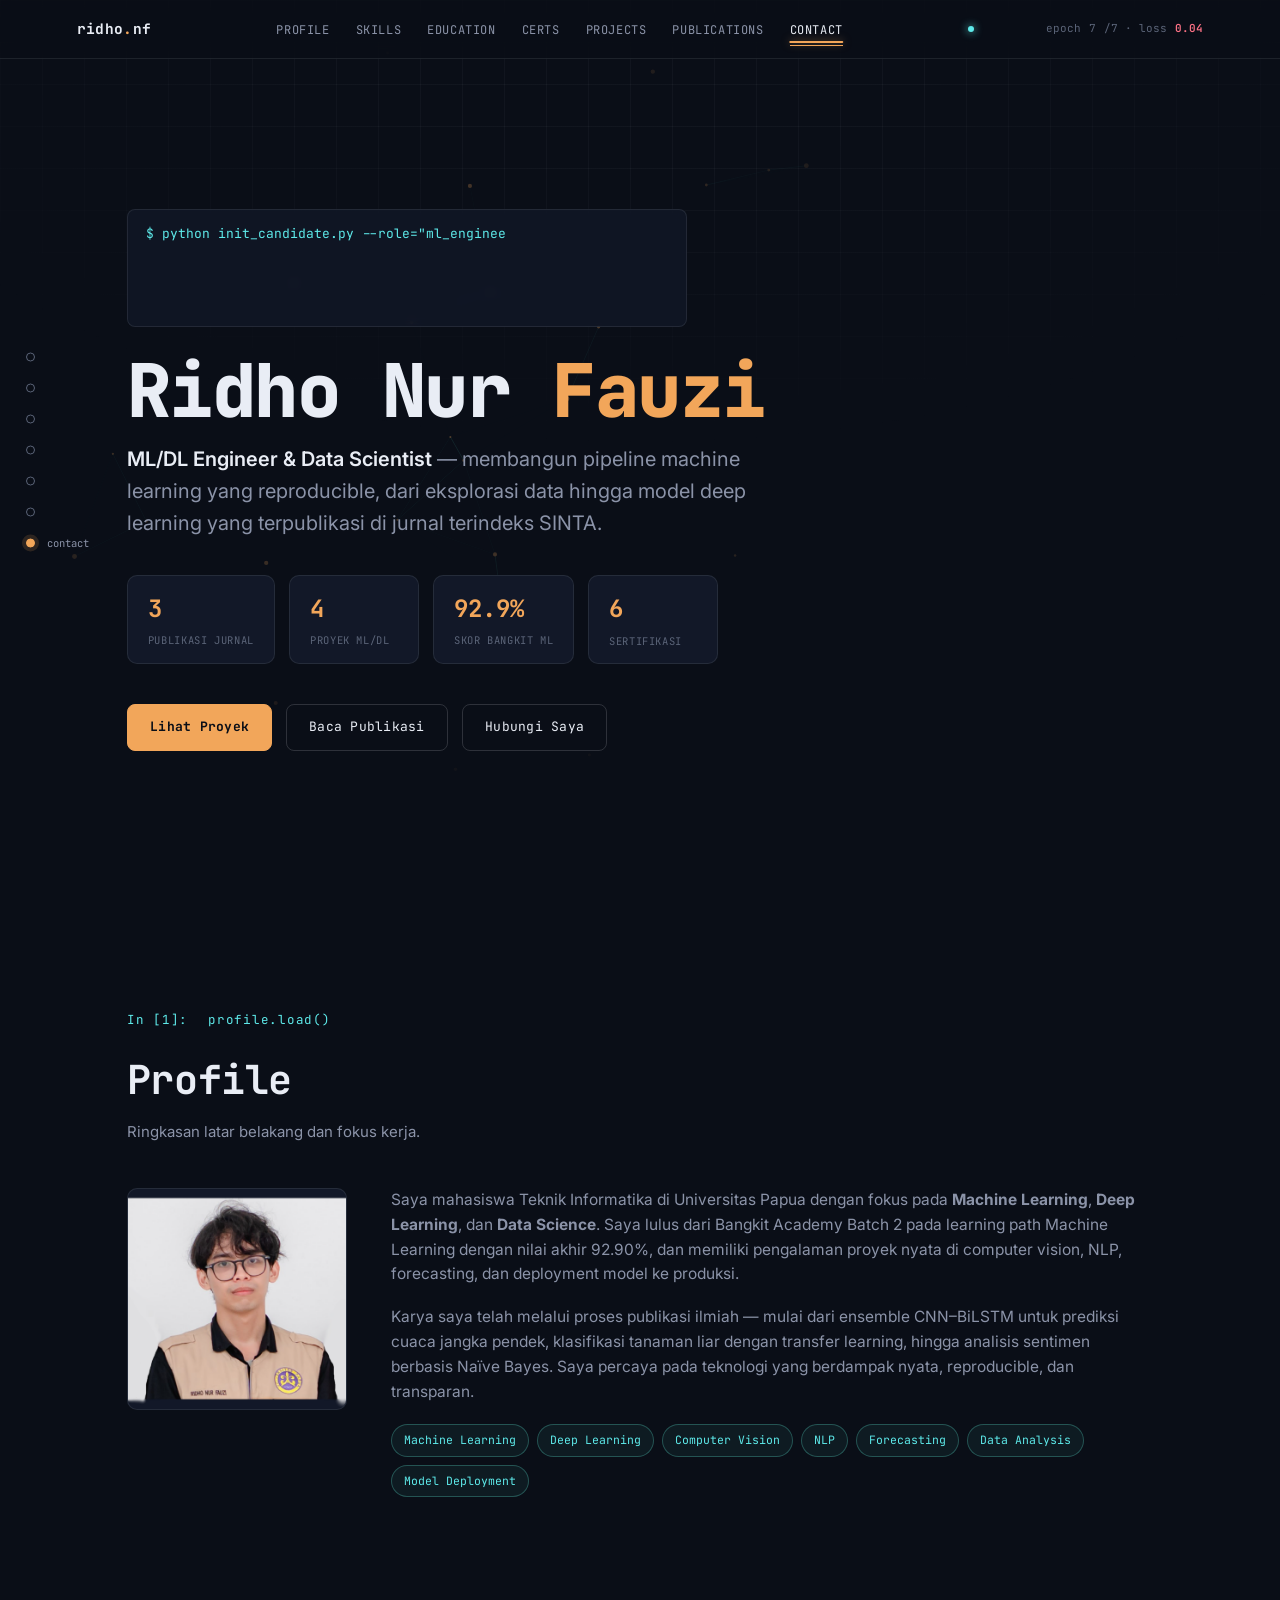
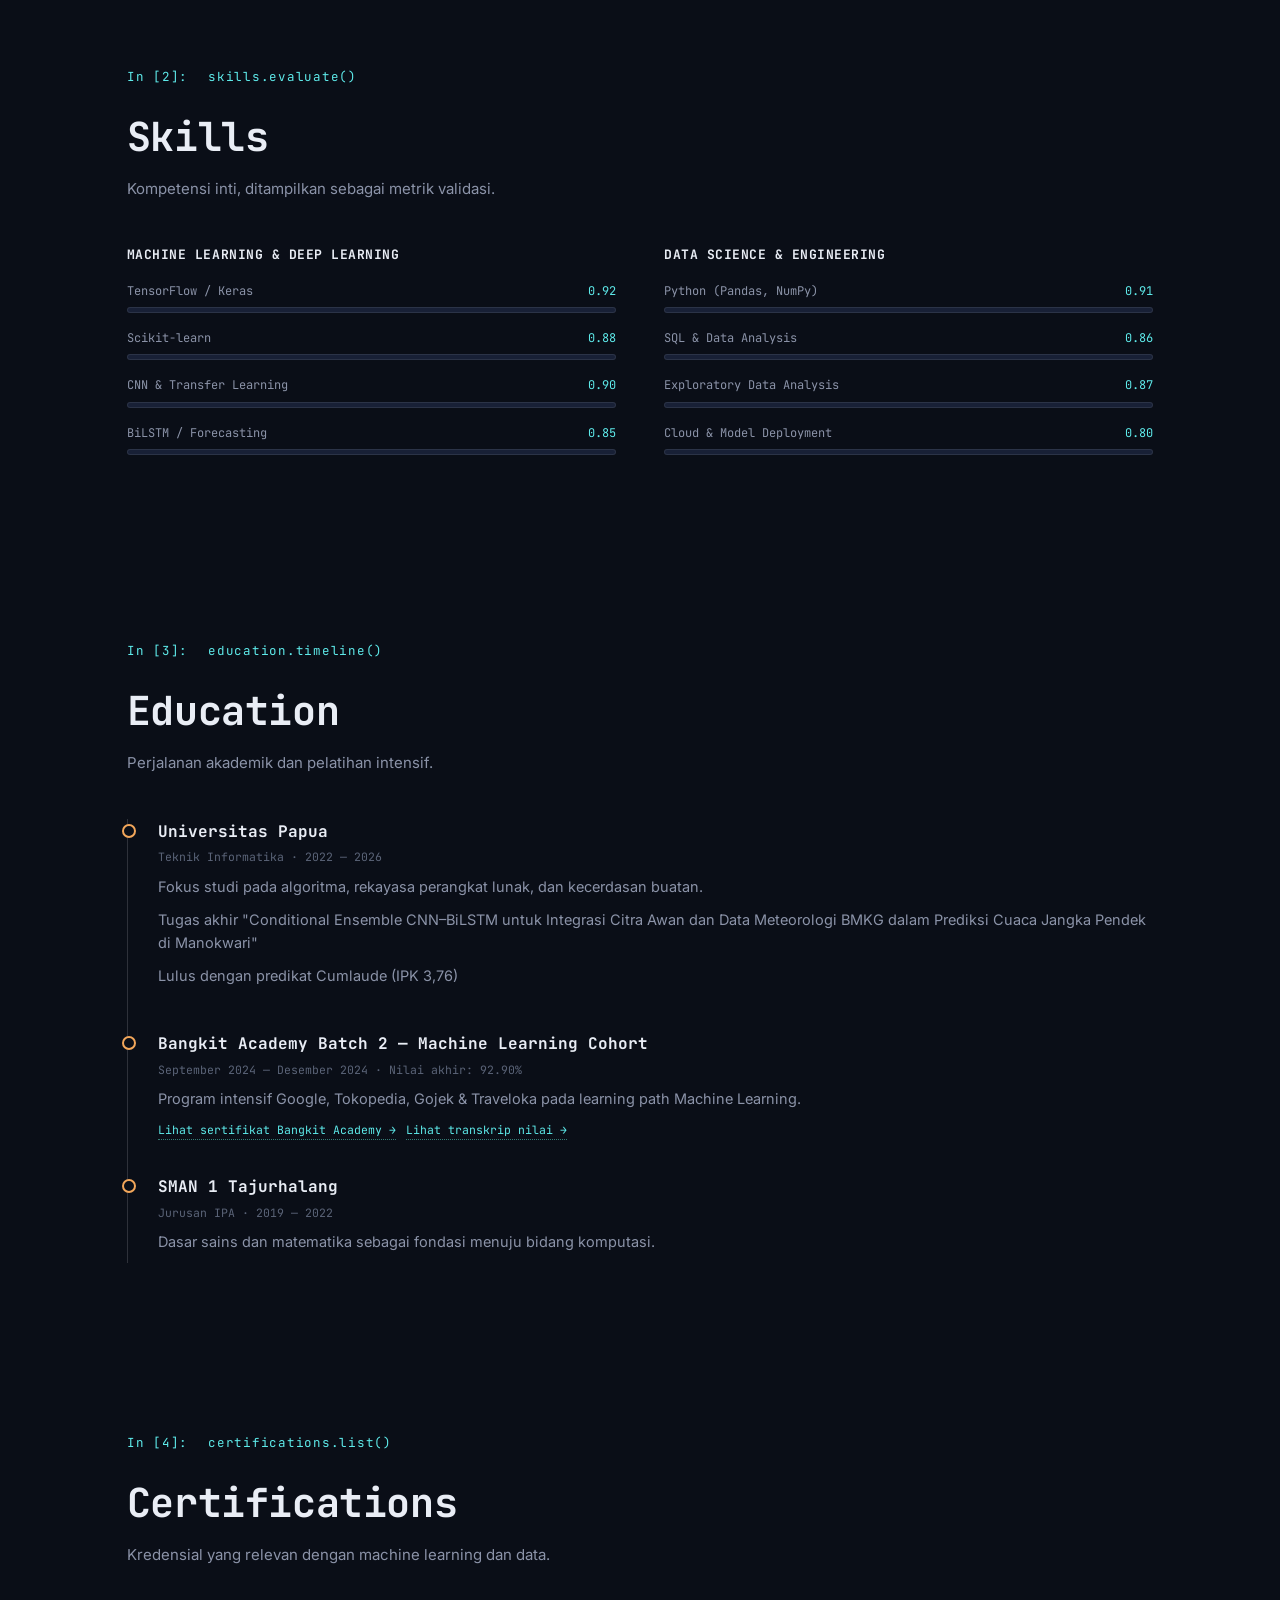
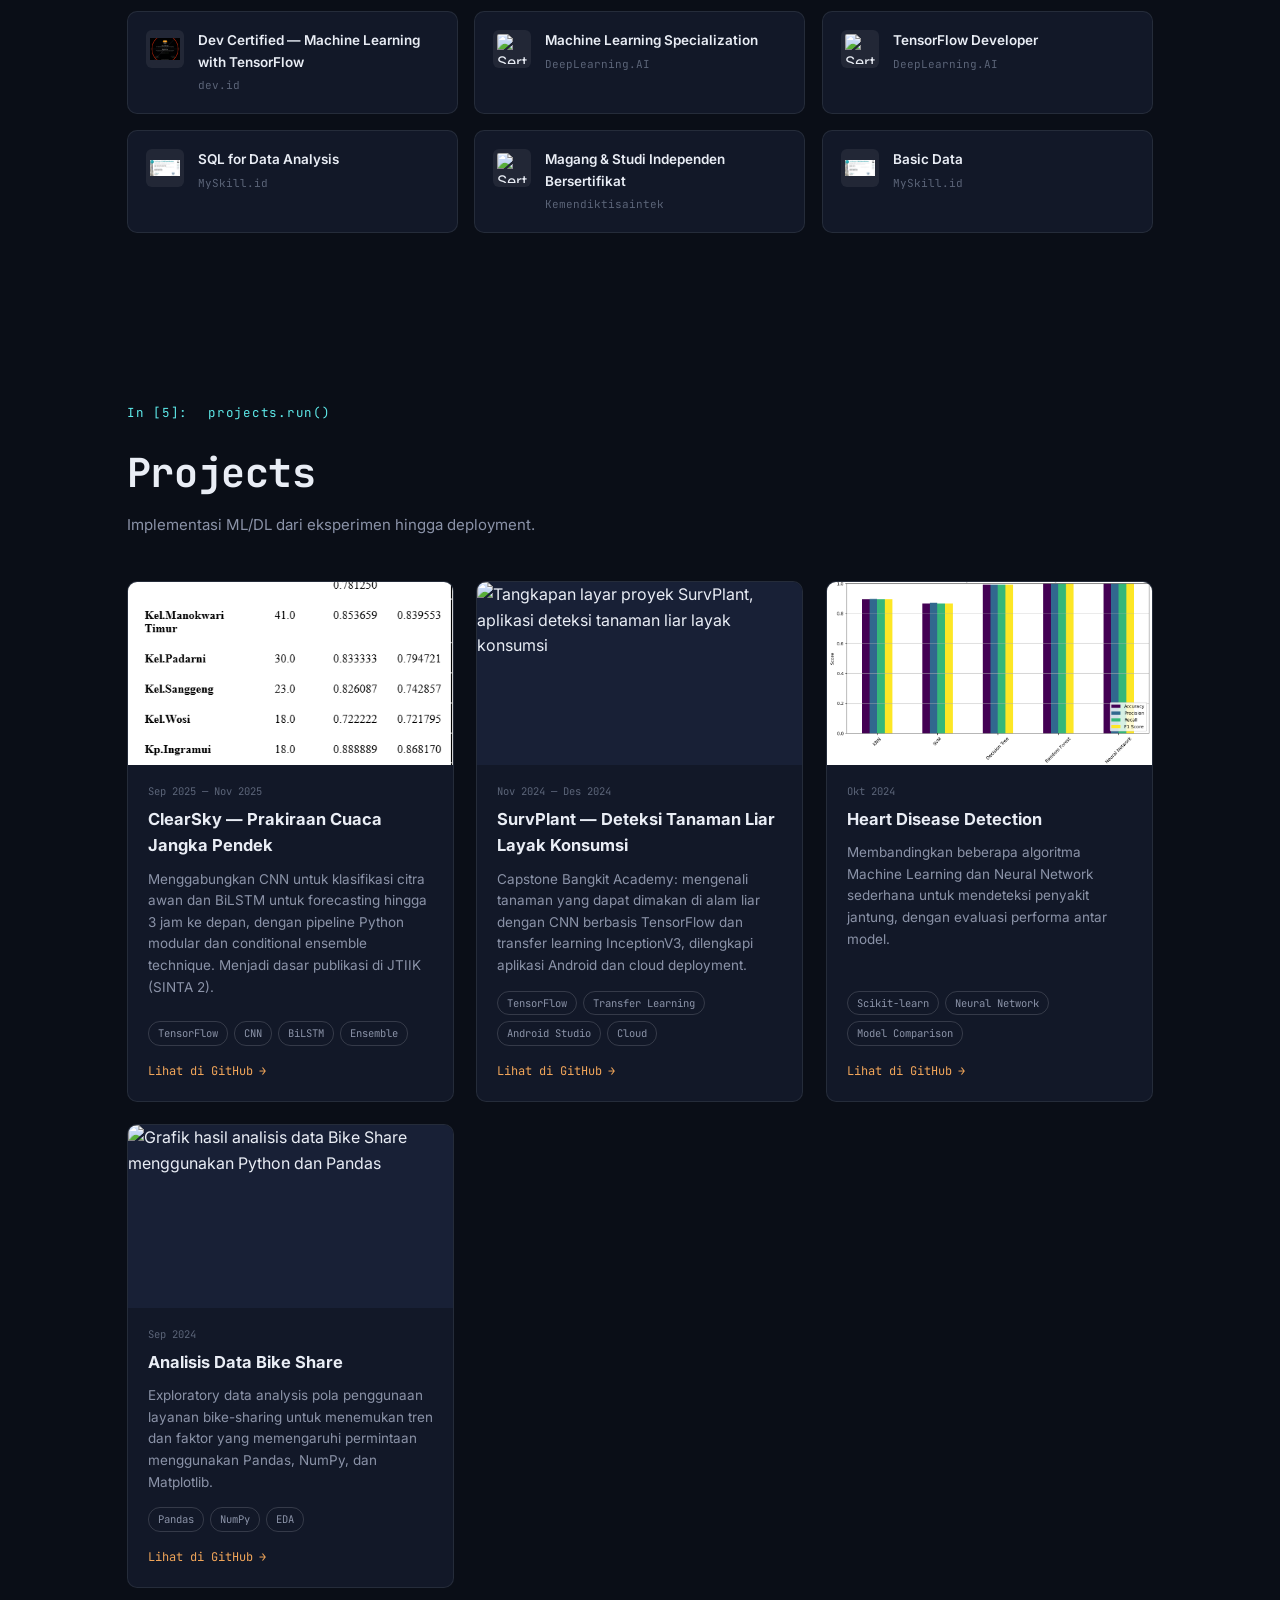
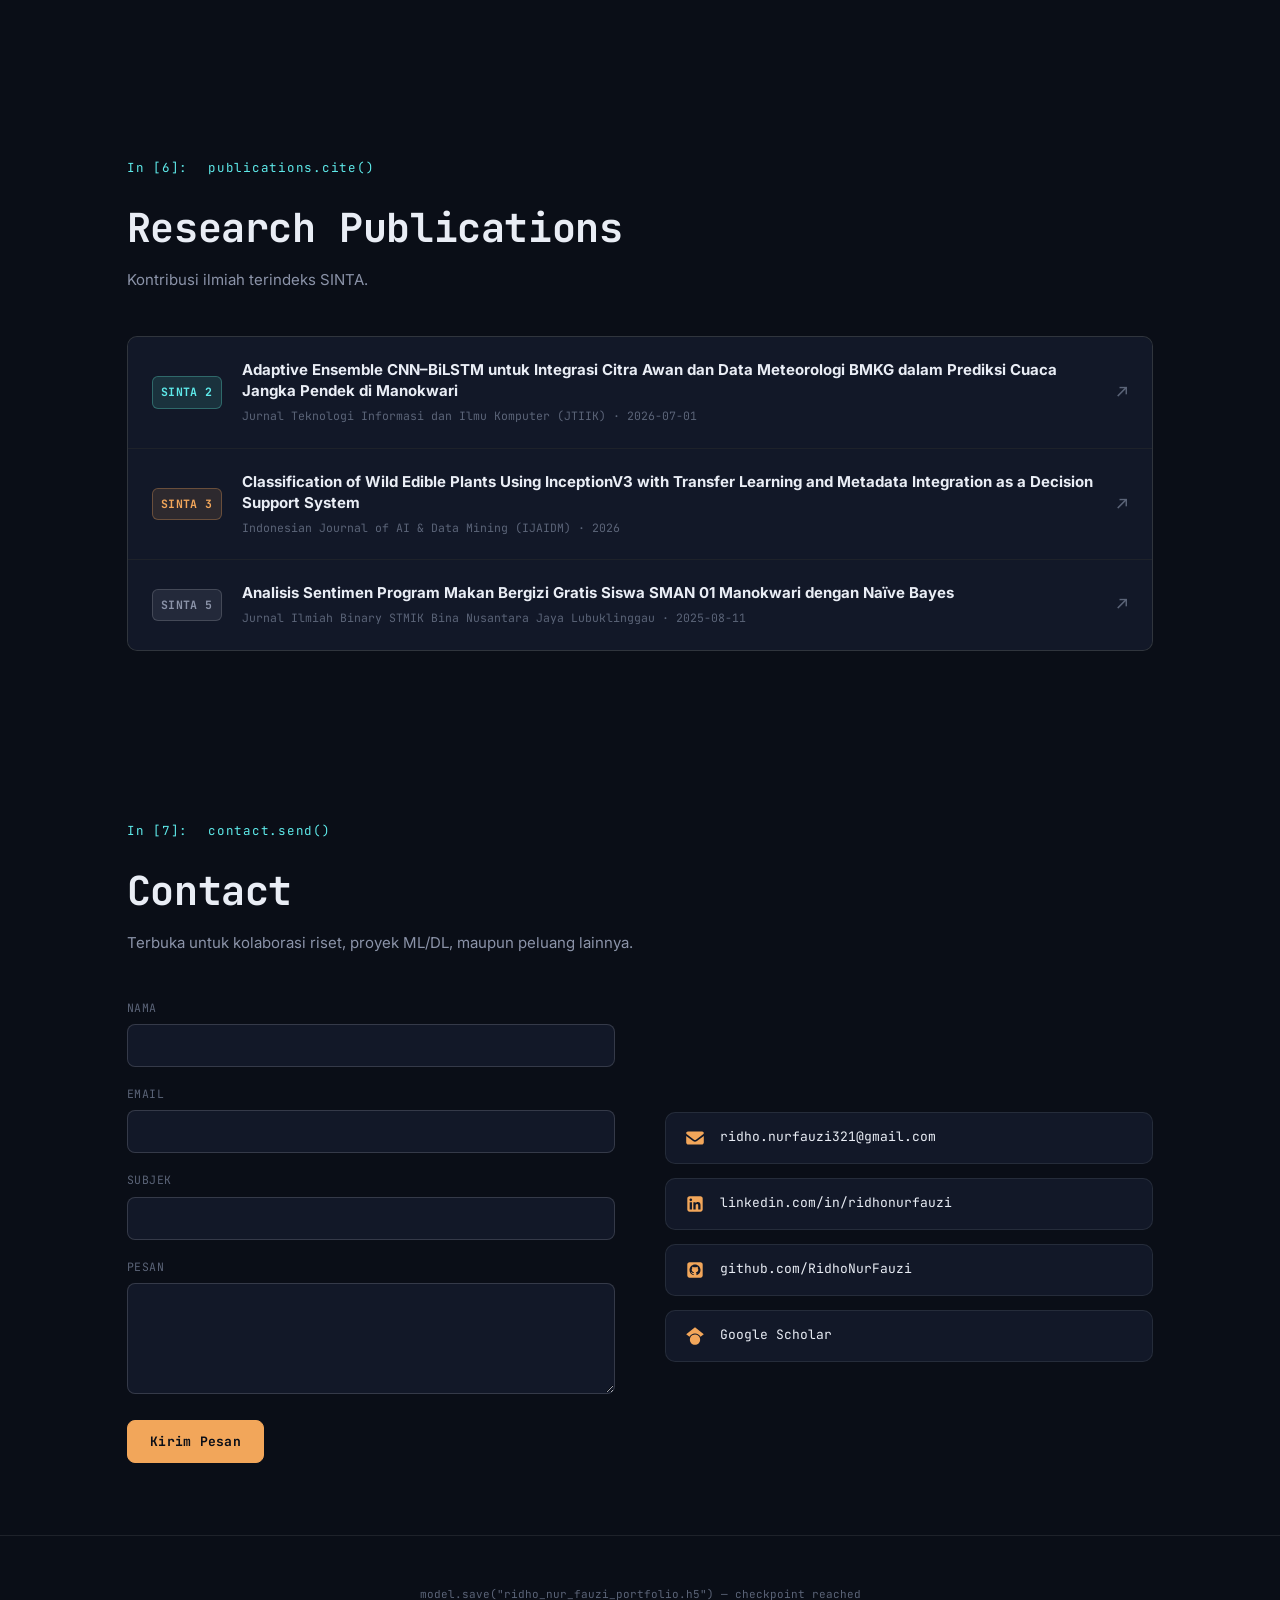
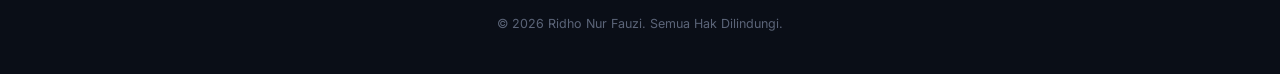
==== commit 27729a5a: "Robotic Animation" ====
--- a/index.html
+++ b/index.html
@@ -115,6 +115,23 @@
 <a class="skip-link" href="#main-content">Langsung ke konten utama</a>
 <div class="grid-texture"></div>
 
+<!-- ===== BOOT LOADER ===== -->
+<div id="bootLoader" aria-hidden="true">
+  <div class="boot-logo">
+    <div class="boot-line">$ python init_portfolio.py</div>
+    <div class="boot-line">&gt; loading weights for <b>ridho.nf</b>...</div>
+    <div class="boot-line">&gt; warming up render engine</div>
+  </div>
+  <div class="boot-bar"><div class="boot-bar-fill"></div></div>
+</div>
+
+<!-- ===== CUSTOM CURSOR ===== -->
+<div class="cursor-glow" id="cursorGlow" aria-hidden="true"></div>
+<div class="cursor-dot" id="cursorDot" aria-hidden="true"></div>
+
+<!-- ===== SCROLL PROGRESS ===== -->
+<div class="scroll-progress" id="scrollProgress" aria-hidden="true"></div>
+
 <!-- ===== NAV ===== -->
 <nav class="topnav" aria-label="Navigasi utama">
   <div class="brand">ridho<span>.</span>nf</div>
@@ -126,6 +143,7 @@
     <li><a href="#projects" data-target="projects">Projects</a></li>
     <li><a href="#publications" data-target="publications">Publications</a></li>
     <li><a href="#contact" data-target="contact">Contact</a></li>
+    <span class="nav-pill" id="navPill" aria-hidden="true"></span>
   </ul>
   <div class="train-status" aria-hidden="true">
     <span class="dot"></span>
@@ -160,7 +178,7 @@
         <div class="term-line out" data-text="&gt; bangkit_ml_score: 92.90%"></div>
         <div class="term-line ok" data-text="&gt; status: model converged ✓"><span class="cursor" style="display:none;"></span></div>
       </div>
-      <h1>Ridho Nur <span class="accent">Fauzi</span></h1>
+      <h1 id="scrambleName">Ridho Nur <span class="accent">Fauzi</span></h1>
       <p class="role">
         <b>ML/DL Engineer &amp; Data Scientist</b> — membangun pipeline machine learning yang reproducible,
         dari eksplorasi data hingga model deep learning yang terpublikasi di jurnal terindeks SINTA.
@@ -248,8 +266,10 @@
     <div class="timeline">
       <div class="tl-item">
         <h3>Universitas Papua</h3>
-        <div class="period">Teknik Informatika · 2022 — Sekarang</div>
+        <div class="period">Teknik Informatika · 2022 — 2026</div>
         <p>Fokus studi pada algoritma, rekayasa perangkat lunak, dan kecerdasan buatan.</p>
+        <p> Tugas akhir "Conditional Ensemble CNN–BiLSTM untuk Integrasi Citra Awan dan Data Meteorologi BMKG dalam Prediksi Cuaca Jangka Pendek di Manokwari"</p>
+        <p>Lulus dengan predikat Cumlaude (IPK 3,76)</p>
       </div>
       <div class="tl-item">
         <h3>Bangkit Academy Batch 2 — Machine Learning Cohort</h3>
@@ -454,16 +474,16 @@
       </form>
       <div class="social-col">
         <a class="social-link" href="mailto:ridho.nurfauzi321@gmail.com" target="_blank" rel="noopener noreferrer">
-          <img src="../logo/icons8-email-50.png" alt="Ikon email" width="22" height="22" loading="lazy" decoding="async" /><span>ridho.nurfauzi321@gmail.com</span>
+          <img src="../logo/envelope-solid-full.svg" alt="Ikon email" width="22" height="22" loading="lazy" decoding="async" /><span>ridho.nurfauzi321@gmail.com</span>
         </a>
         <a class="social-link" href="https://www.linkedin.com/in/ridhonurfauzi" target="_blank" rel="noopener noreferrer">
-          <img src="../logo/icons8-linkedin-50.png" alt="Ikon LinkedIn" width="22" height="22" loading="lazy" decoding="async" /><span>linkedin.com/in/ridhonurfauzi</span>
+          <img src="../logo/square-linkedin-brands-solid-full.svg" alt="Ikon LinkedIn" width="22" height="22" loading="lazy" decoding="async" /><span>linkedin.com/in/ridhonurfauzi</span>
         </a>
         <a class="social-link" href="https://github.com/RidhoNurFauzi" target="_blank" rel="noopener noreferrer">
-          <img src="../logo/icons8-github-50.png" alt="Ikon GitHub" width="22" height="22" loading="lazy" decoding="async" /><span>github.com/RidhoNurFauzi</span>
+          <img src="../logo/square-github-brands-solid-full.svg" alt="Ikon GitHub" width="22" height="22" loading="lazy" decoding="async" /><span>github.com/RidhoNurFauzi</span>
         </a>
         <a class="social-link" href="https://scholar.google.com/citations?user=gajzMOAAAAAJ&hl=id" target="_blank" rel="noopener noreferrer">
-          <img src="../logo/icons8-google-scholar-50.png" alt="Ikon Google Scholar" width="22" height="22" loading="lazy" decoding="async" /><span>Google Scholar</span>
+          <img src="../logo/google-scholar-brands-solid-full.svg" alt="Ikon Google Scholar" width="22" height="22" loading="lazy" decoding="async" /><span>Google Scholar</span>
         </a>
       </div>
     </div>
@@ -488,6 +508,10 @@
     </div>
   </div>
 </div>
+
+<!-- Back to top -->
+<button class="back-to-top" id="backToTop" aria-label="Kembali ke atas">↑</button>
+
 <script src="script.js"></script>
 </body>
 </html>
--- a/style.css
+++ b/style.css
@@ -8,7 +8,7 @@
 --text-muted:#8b93a8;
 --text-faint:#5b6478;
 --amber:#f2a65a;
---cyan:#5eead4;
+--cyan:#5eeaea;
 --rose:#fb7185;
 --mono: 'JetBrains Mono', ui-monospace, monospace;
 --sans: 'Inter', -apple-system, sans-serif;
@@ -60,7 +60,7 @@
 }
 .brand{font-family:var(--mono); font-weight:700; font-size:14.5px; letter-spacing:.02em;}
 .brand span{color:var(--amber);}
-.navlinks{display:flex; gap:26px; align-items:center; list-style:none; margin:0; padding:0;}
+.navlinks{display:flex; gap:26px; align-items:center; list-style:none; margin:0; padding:0; position:relative;}
 .navlinks a{
 font-family:var(--mono); font-size:12px; letter-spacing:.05em; color:var(--text-muted);
 text-transform:uppercase; position:relative; padding:4px 0; transition:color .2s;
@@ -356,7 +356,200 @@
 }
 .skip-link:focus{ left:16px; top:16px; width:auto; height:auto; }
 
+/* =========================================================
+   ADVANCED ANIMATION LAYER
+   Boot loader, magnetic buttons, 3D tilt, cursor glow,
+   staggered reveals, sliding nav pill, glitch text.
+========================================================= */
+
+/* ---------- BOOT LOADER ---------- */
+#bootLoader{
+position:fixed; inset:0; z-index:500; background:var(--bg-void);
+display:flex; align-items:center; justify-content:center; flex-direction:column; gap:18px;
+transition:opacity .6s ease, visibility .6s ease;
+}
+#bootLoader.hidden{opacity:0; visibility:hidden; pointer-events:none;}
+.boot-logo{
+font-family:var(--mono); font-size:13px; color:var(--text-muted); letter-spacing:.04em;
+display:flex; flex-direction:column; gap:6px; align-items:flex-start; min-width:260px;
+}
+.boot-logo .boot-line{opacity:0; animation:bootFade .4s ease forwards;}
+.boot-logo .boot-line:nth-child(1){animation-delay:.05s;}
+.boot-logo .boot-line:nth-child(2){animation-delay:.35s;}
+.boot-logo .boot-line:nth-child(3){animation-delay:.65s;}
+@keyframes bootFade{ to{opacity:1;} }
+.boot-logo b{color:var(--cyan);}
+.boot-bar{width:260px; height:3px; background:var(--bg-panel-alt); border-radius:2px; overflow:hidden; border:1px solid var(--line);}
+.boot-bar-fill{height:100%; width:0%; background:linear-gradient(90deg,var(--amber),var(--cyan)); transition:width .9s cubic-bezier(.16,1,.3,1);}
+
+/* ---------- CURSOR GLOW (desktop pointer only) ---------- */
+.cursor-glow{
+position:fixed; top:0; left:0; width:420px; height:420px; border-radius:50%;
+pointer-events:none; z-index:2; transform:translate(-50%,-50%);
+background:radial-gradient(circle, rgba(94,234,212,0.05), rgba(94,234,212,0) 70%);
+opacity:0; transition:opacity .4s ease;
+will-change:transform;
+}
+.cursor-glow.on{opacity:1;}
+.cursor-dot{
+position:fixed; top:0; left:0; width:8px; height:8px; margin:-4px 0 0 -4px; border-radius:50%;
+background:var(--amber); pointer-events:none; z-index:600; opacity:0; transition:opacity .3s ease, transform .15s ease;
+box-shadow:0 0 10px rgba(242,166,90,0.7);
+}
+.cursor-dot.on{opacity:1;}
+.cursor-dot.hovering{transform:scale(2.4); background:var(--cyan); box-shadow:0 0 14px rgba(94,234,212,0.8);}
+@media (hover:none), (pointer:coarse){ .cursor-glow, .cursor-dot{display:none;} }
+
+/* ---------- MAGNETIC BUTTONS ---------- */
+.btn{ will-change:transform; }
+.magnetic-wrap{display:inline-block;}
+
+/* ---------- SLIDING NAV PILL ---------- */
+.nav-pill{
+position:absolute; bottom:-1px; height:2px; background:var(--amber); border-radius:2px;
+width:0; opacity:0; transition:transform .35s cubic-bezier(.16,1,.3,1), width .35s cubic-bezier(.16,1,.3,1), opacity .25s ease;
+box-shadow:0 0 8px rgba(242,166,90,0.6);
+}
+.nav-pill.on{opacity:1;}
+
+/* ---------- 3D TILT CARDS ---------- */
+.proj-card, .cert-card{ transform-style:preserve-3d; will-change:transform; }
+.proj-card .proj-thumb, .cert-card{ transform:translateZ(0); }
+.tilt-glare{
+position:absolute; inset:0; pointer-events:none; border-radius:inherit;
+background:radial-gradient(circle at var(--gx,50%) var(--gy,50%), rgba(255,255,255,0.10), transparent 60%);
+opacity:0; transition:opacity .25s ease; z-index:2;
+}
+.proj-card:hover .tilt-glare, .cert-card:hover .tilt-glare{opacity:1;}
+
+/* ---------- STAGGERED CHILD REVEAL ---------- */
+.reveal .stagger-child{
+opacity:0; transform:translateY(16px); transition:opacity .55s ease, transform .55s ease;
+}
+.reveal.in .stagger-child{opacity:1; transform:translateY(0);}
+.reveal.in .stagger-child:nth-child(1){transition-delay:.03s;}
+.reveal.in .stagger-child:nth-child(2){transition-delay:.09s;}
+.reveal.in .stagger-child:nth-child(3){transition-delay:.15s;}
+.reveal.in .stagger-child:nth-child(4){transition-delay:.21s;}
+.reveal.in .stagger-child:nth-child(5){transition-delay:.27s;}
+.reveal.in .stagger-child:nth-child(6){transition-delay:.33s;}
+
+/* ---------- GLITCH / SCRAMBLE TEXT ---------- */
+.scramble-ready{ font-variant-ligatures:none; }
+
+/* ---------- SCROLL PROGRESS BAR ---------- */
+.scroll-progress{
+position:fixed; top:0; left:0; height:2px; width:0%; z-index:60;
+background:linear-gradient(90deg,var(--amber),var(--cyan)); box-shadow:0 0 8px rgba(94,234,212,0.5);
+transition:width .08s linear;
+}
+
+/* =========================================================
+   ROBOTIC / HUD LAYER
+   Corner frame, live status readout, section scan-sweep,
+   radar ping on active rail node, card scan-beam, hex rain.
+========================================================= */
+
+/* ---------- HUD CORNER FRAME ---------- */
+.hud-frame{ position:fixed; inset:0; z-index:35; pointer-events:none; opacity:0; transition:opacity .9s ease; }
+.hud-frame.on{ opacity:1; }
+.hud-corner{ position:fixed; width:26px; height:26px; opacity:.4; }
+.hud-tl{ top:78px; left:14px; border-top:1.5px solid var(--cyan); border-left:1.5px solid var(--cyan); }
+.hud-tr{ top:78px; right:14px; border-top:1.5px solid var(--cyan); border-right:1.5px solid var(--cyan); }
+.hud-bl{ bottom:14px; left:14px; border-bottom:1.5px solid var(--cyan); border-left:1.5px solid var(--cyan); }
+.hud-br{ bottom:14px; right:14px; border-bottom:1.5px solid var(--cyan); border-right:1.5px solid var(--cyan); }
+@media (max-width:820px){ .hud-frame{ display:none; } }
+
+/* ---------- HUD STATUS READOUT ---------- */
+.hud-status{
+position:fixed; left:56px; bottom:16px; z-index:46; font-family:var(--mono); font-size:9.5px;
+color:var(--text-faint); letter-spacing:.05em; display:flex; flex-direction:column; gap:3px;
+opacity:0; transition:opacity .9s ease; pointer-events:none;
+}
+.hud-status.on{ opacity:.9; }
+.hud-status .hud-row{ display:flex; align-items:center; gap:6px; }
+.hud-status .hud-dot{
+width:5px; height:5px; border-radius:50%; background:var(--cyan); box-shadow:0 0 6px var(--cyan);
+animation:hudBlink 2.2s ease-in-out infinite;
+}
+@keyframes hudBlink{ 0%,100%{ opacity:1; } 50%{ opacity:.25; } }
+.hud-status .hud-val{ color:var(--text-muted); }
+@media (max-width:820px){ .hud-status{ display:none; } }
+
+/* ---------- SECTION SCAN SWEEP (on reveal) ---------- */
+.reveal{ position:relative; }
+.reveal::after{
+content:""; position:absolute; left:0; right:0; top:0; height:2px;
+background:linear-gradient(90deg, transparent, var(--cyan), transparent);
+box-shadow:0 0 14px rgba(94,234,212,0.55); opacity:0; pointer-events:none; z-index:5;
+}
+.reveal.in::after{ animation:scanSweep 1.15s cubic-bezier(.4,0,.2,1); }
+@keyframes scanSweep{
+0%{ top:0; opacity:0; }
+8%{ opacity:1; }
+90%{ opacity:1; }
+100%{ top:100%; opacity:0; }
+}
+
+/* ---------- RADAR PING ON ACTIVE RAIL NODE ---------- */
+.rail .node.active::after{
+content:""; position:absolute; inset:-6px; border-radius:50%; border:1px solid var(--amber);
+opacity:0; animation:radarPing 1.8s ease-out infinite;
+}
+@keyframes radarPing{
+0%{ transform:scale(.55); opacity:.55; }
+100%{ transform:scale(1.9); opacity:0; }
+}
+
+/* ---------- CARD SCAN-BEAM ON HOVER ---------- */
+.proj-card, .cert-card{ position:relative; overflow:hidden; }
+.proj-card::before, .cert-card::before{
+content:""; position:absolute; left:0; right:0; top:-30%; height:30%; z-index:3; pointer-events:none;
+background:linear-gradient(180deg, transparent, rgba(94,234,212,0.16), transparent);
+opacity:0; transition:opacity .2s ease;
+}
+.proj-card:hover::before, .cert-card:hover::before{
+opacity:1; animation:scanBeamMove 1.3s linear infinite;
+}
+@keyframes scanBeamMove{
+0%{ top:-30%; }
+100%{ top:100%; }
+}
+
+/* ---------- HEX DATA STRIPS (hero, decorative) ---------- */
+.hex-strip{
+position:absolute; top:0; bottom:0; width:64px; z-index:0; pointer-events:none;
+font-family:var(--mono); font-size:10px; line-height:1.9; color:rgba(94,234,212,0.16);
+overflow:hidden; white-space:pre-wrap; padding-top:24px;
+mask-image:linear-gradient(180deg, transparent, black 18%, black 82%, transparent);
+-webkit-mask-image:linear-gradient(180deg, transparent, black 18%, black 82%, transparent);
+}
+.hex-strip-left{ left:0; text-align:left; padding-left:4px; }
+.hex-strip-right{ right:0; text-align:right; padding-right:4px; }
+@media (max-width:900px){ .hex-strip{ display:none; } }
+
+@media (prefers-reduced-motion: reduce){
+.hud-status .hud-dot{ animation:none; }
+.reveal::after{ display:none; }
+.rail .node.active::after{ display:none; }
+.proj-card::before, .cert-card::before{ display:none; }
+.hex-strip{ display:none; }
+}
+
+/* ---------- BACK TO TOP ---------- */
+.back-to-top{
+position:fixed; right:26px; bottom:26px; z-index:45; width:42px; height:42px; border-radius:50%;
+background:var(--bg-panel); border:1px solid var(--line-strong); color:var(--text-muted);
+display:flex; align-items:center; justify-content:center; font-family:var(--mono); font-size:15px;
+opacity:0; transform:translateY(10px) scale(.9); pointer-events:none;
+transition:opacity .3s ease, transform .3s ease, border-color .2s, color .2s;
+}
+.back-to-top.show{opacity:1; transform:translateY(0) scale(1); pointer-events:auto;}
+.back-to-top:hover{border-color:var(--amber); color:var(--amber); transform:translateY(-3px) scale(1);}
+
 @media (prefers-reduced-motion: reduce){
 *{animation:none !important; transition:none !important; scroll-behavior:auto !important;}
 .hero h1, .hero .role, .metric, .hero-cta{opacity:1 !important; transform:none !important;}
+#bootLoader{display:none !important;}
+.reveal .stagger-child{opacity:1 !important; transform:none !important;}
 }
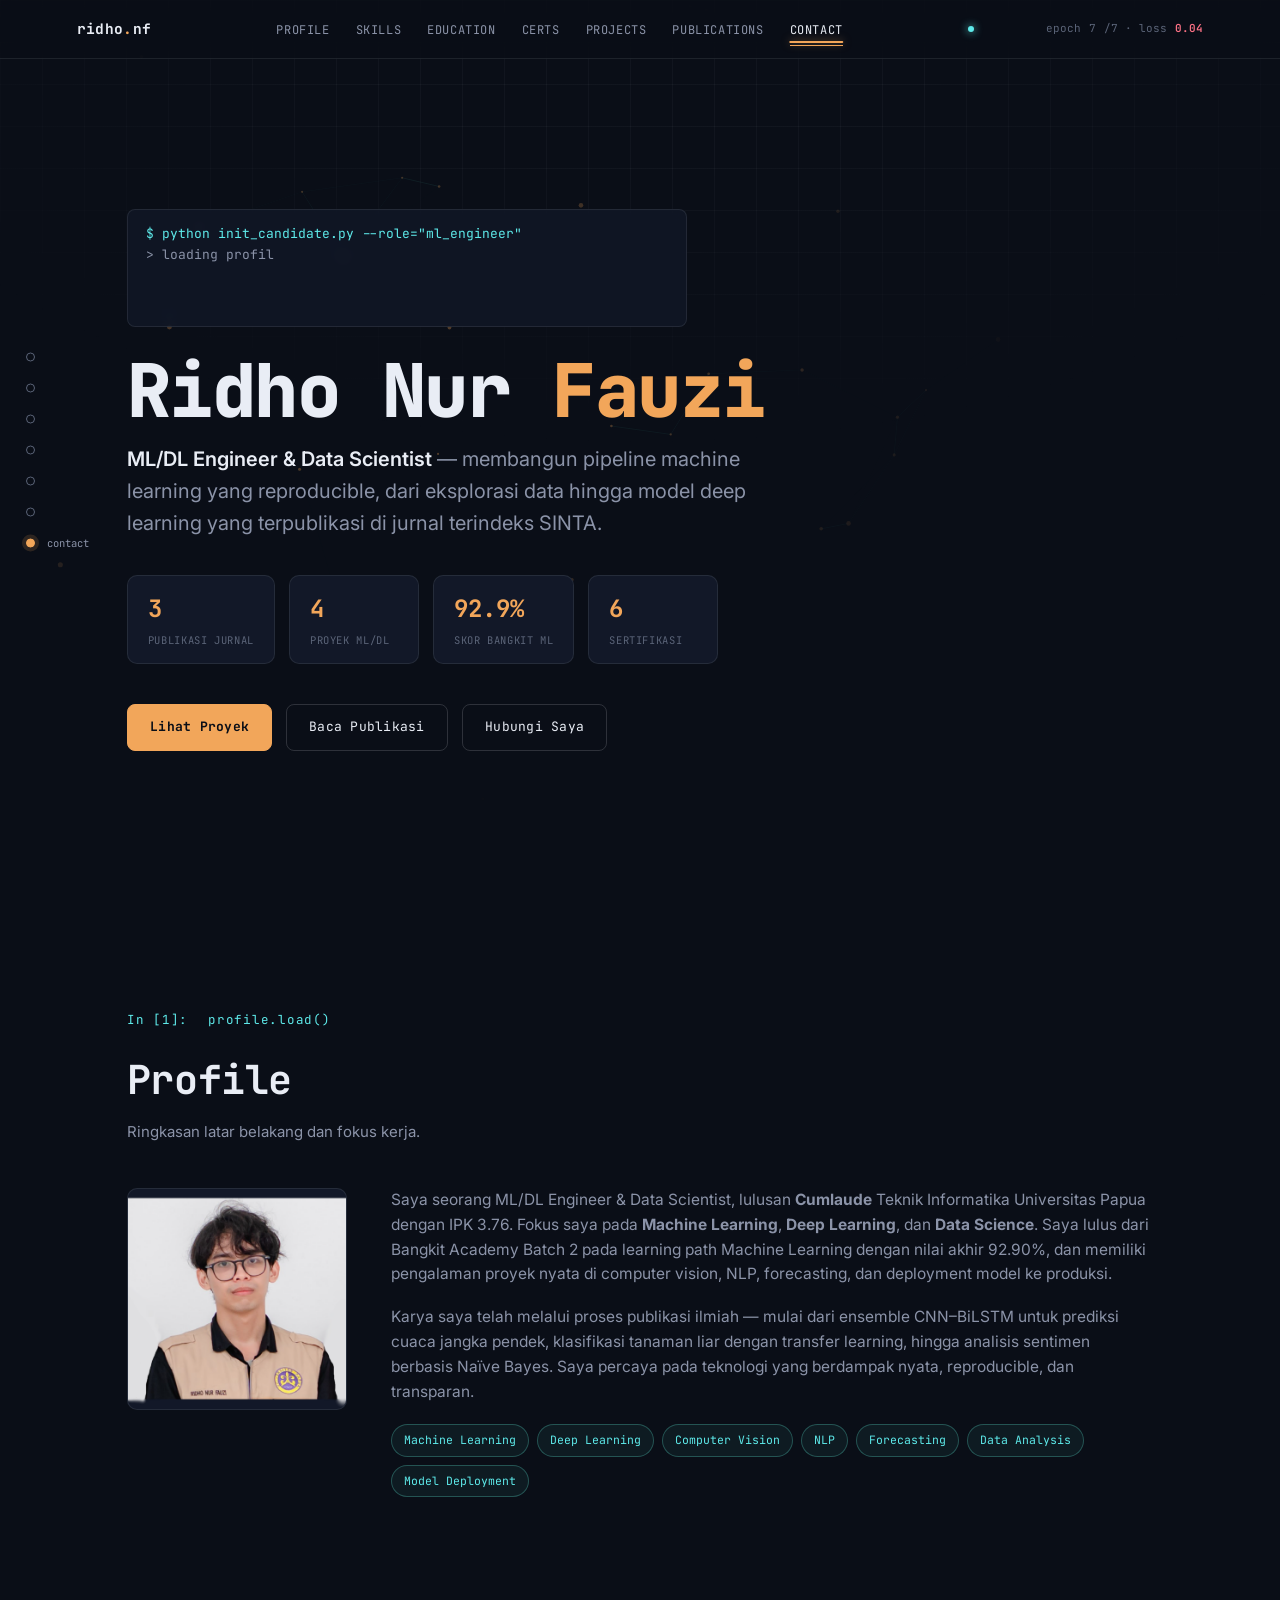
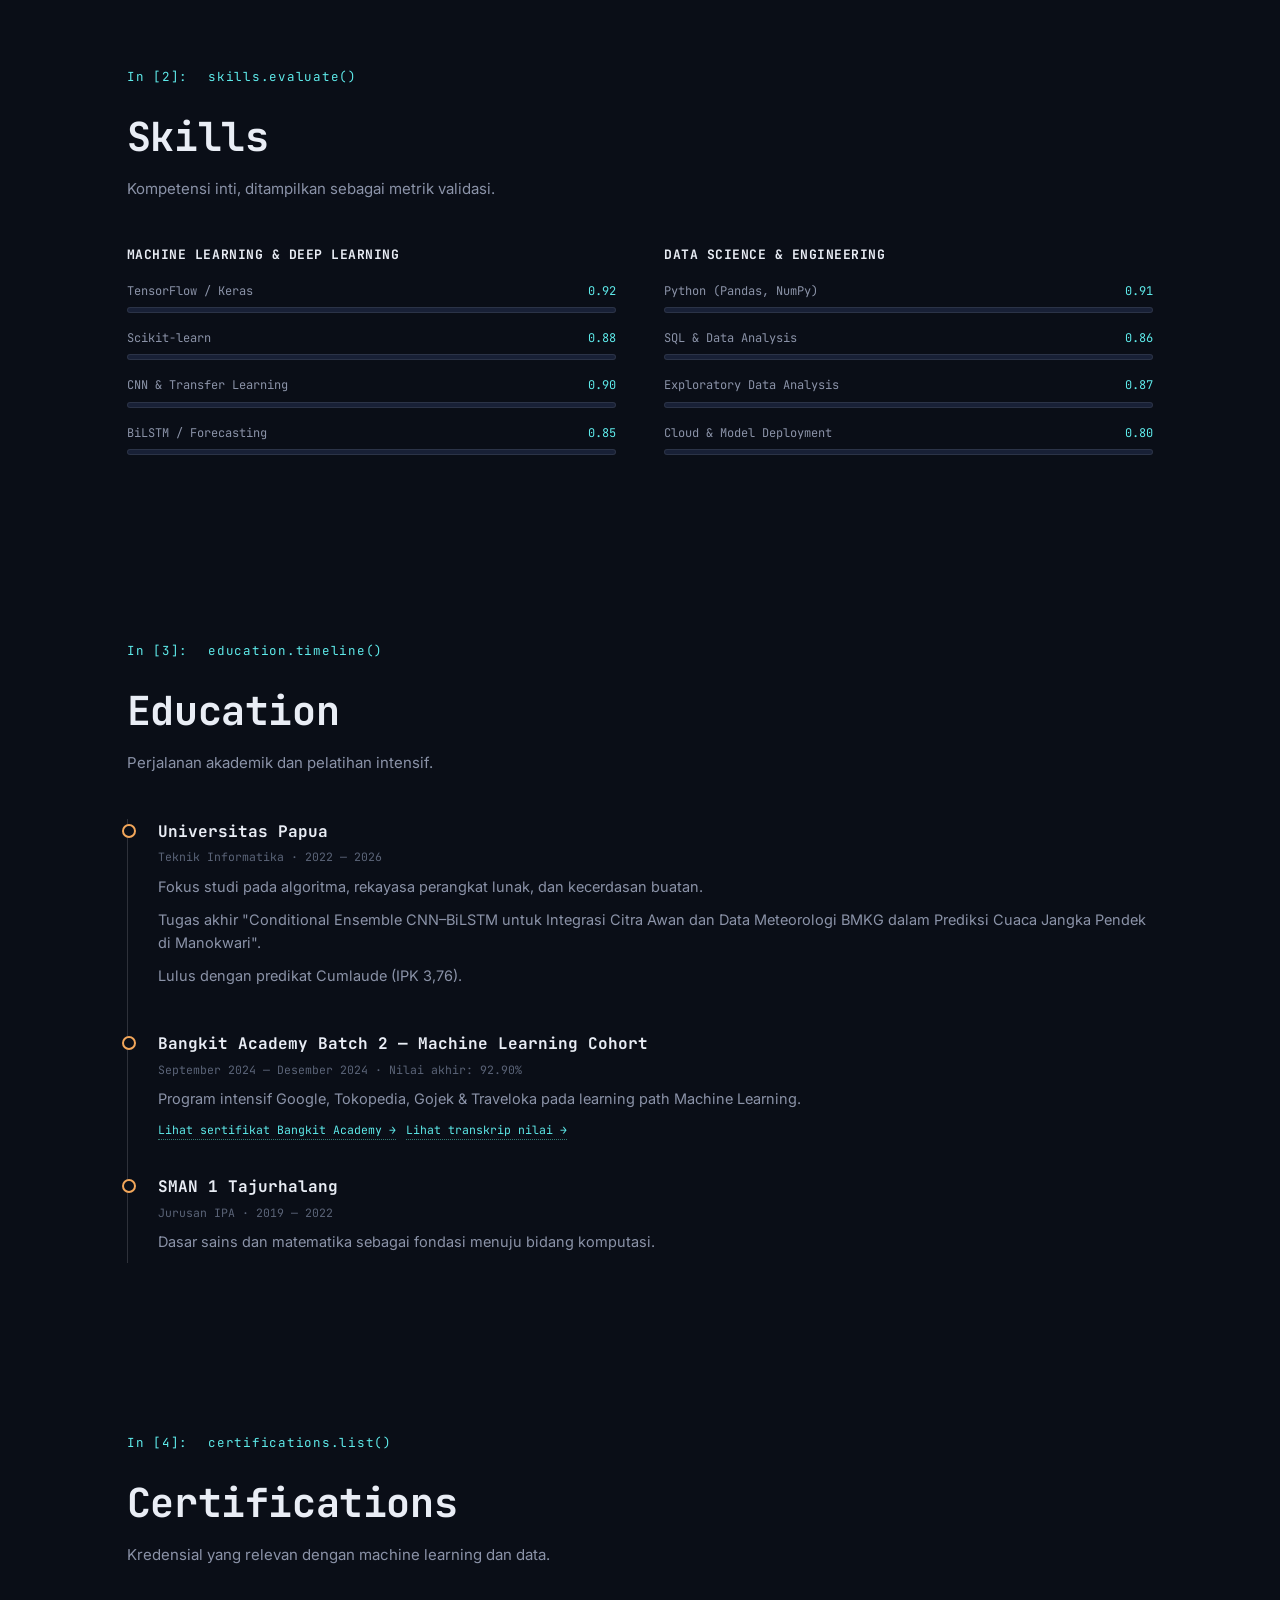
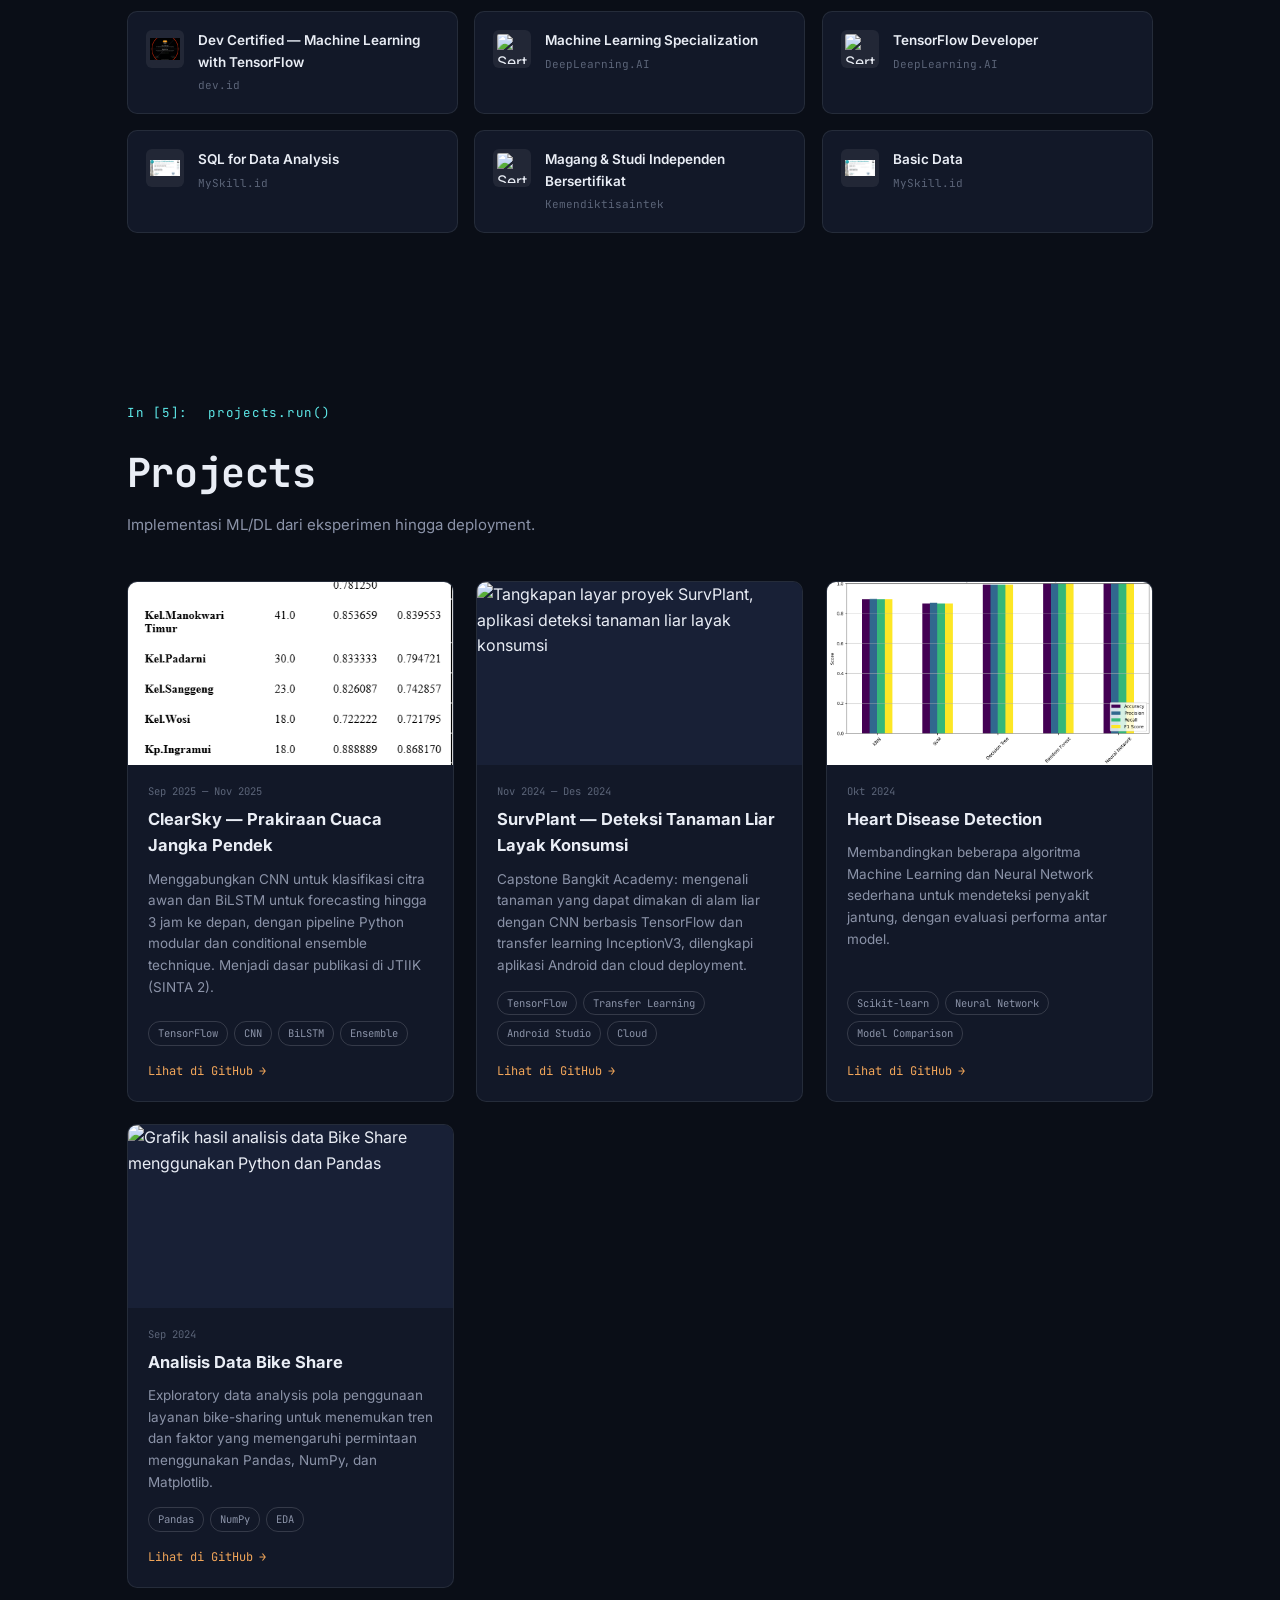
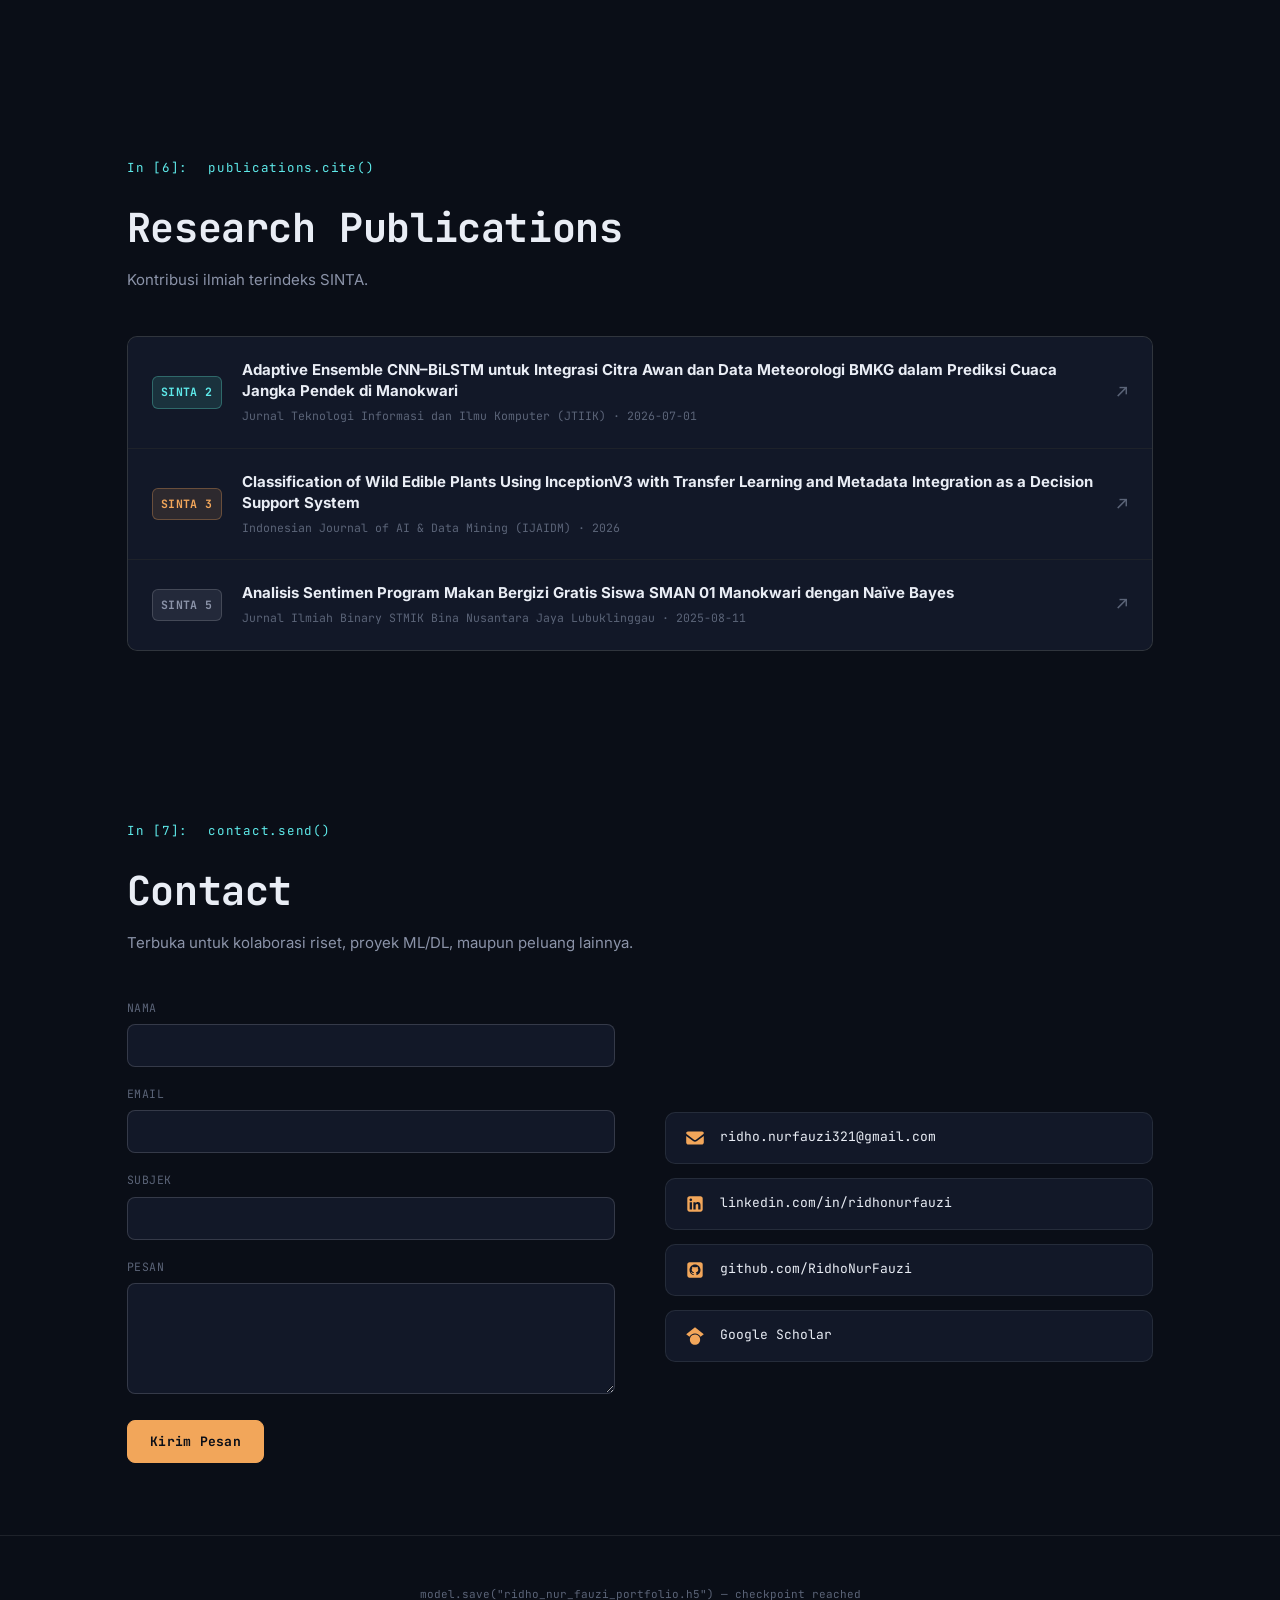
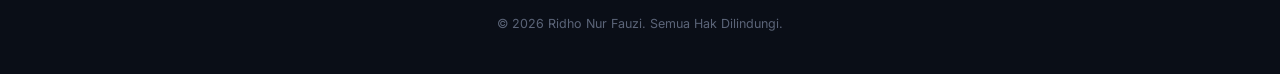
==== commit 0b4b9b12: "Icon and Fix SEO" ====
--- a/index.html
+++ b/index.html
@@ -6,20 +6,25 @@
 
 <!-- ===== PRIMARY SEO META ===== -->
 <title>Ridho Nur Fauzi — ML/DL Engineer &amp; Data Scientist</title>
-<meta name="description" content="Portofolio Ridho Nur Fauzi, ML/DL Engineer & Data Scientist dari Universitas Papua. 3 publikasi jurnal terindeks SINTA, proyek CNN-BiLSTM forecasting cuaca, computer vision, dan NLP." />
+<meta name="description" content="Portofolio Ridho Nur Fauzi, ML/DL Engineer & Data Scientist lulusan Cumlaude Universitas Papua (IPK 3.76). 3 publikasi jurnal terindeks SINTA, proyek CNN-BiLSTM, computer vision, dan NLP." />
 <meta name="keywords" content="Ridho Nur Fauzi, Machine Learning Engineer, Deep Learning, Data Scientist, TensorFlow, CNN BiLSTM, Universitas Papua, Bangkit Academy, SINTA journal" />
 <meta name="author" content="Ridho Nur Fauzi" />
-<meta name="robots" content="index, follow" />
-<link rel="canonical" href="https://ridhonurfauzi.com/" />
-<!-- NOTE: replace https://ridhonurfauzi.com/ above and in the OG/Twitter/JSON-LD
-     tags below with your real deployed domain once the site is live. -->
+<meta name="robots" content="index, follow, max-image-preview:large, max-snippet:-1" />
+<link rel="canonical" href="https://ridhonurfauzi.netlify.app/" />
+<link rel="alternate" hreflang="id-ID" href="https://ridhonurfauzi.netlify.app/" />
+<link rel="alternate" hreflang="x-default" href="https://ridhonurfauzi.netlify.app/" />
+
 
 <!-- ===== OPEN GRAPH (Facebook, LinkedIn, WhatsApp previews) ===== -->
 <meta property="og:type" content="profile" />
 <meta property="og:title" content="Ridho Nur Fauzi — ML/DL Engineer & Data Scientist" />
-<meta property="og:description" content="Portofolio Ridho Nur Fauzi: proyek Machine Learning & Deep Learning, 3 publikasi jurnal terindeks SINTA, dan sertifikasi TensorFlow/DeepLearning.AI." />
-<meta property="og:image" content="https://ridhonurfauzi.com/profile/foto-diri1.png" />
-<meta property="og:url" content="https://ridhonurfauzi.com/" />
+<meta property="og:description" content="Portofolio Ridho Nur Fauzi: proyek Machine Learning & Deep Learning, 3 publikasi jurnal terindeks SINTA, lulusan Cumlaude Universitas Papua." />
+<meta property="og:image" content="https://ridhonurfauzi.netlify.app/profile/foto-diri1.png" />
+<meta property="og:image:width" content="800" />
+<meta property="og:image:height" content="800" />
+<meta property="og:image:alt" content="Foto profil Ridho Nur Fauzi" />
+<meta property="og:url" content="https://ridhonurfauzi.netlify.app/" />
+<meta property="og:site_name" content="Ridho Nur Fauzi Portfolio" />
 <meta property="og:locale" content="id_ID" />
 <meta property="profile:first_name" content="Ridho" />
 <meta property="profile:last_name" content="Nur Fauzi" />
@@ -28,10 +33,11 @@
 <meta name="twitter:card" content="summary_large_image" />
 <meta name="twitter:title" content="Ridho Nur Fauzi — ML/DL Engineer & Data Scientist" />
 <meta name="twitter:description" content="Portofolio ML/DL Engineer & Data Scientist: publikasi jurnal SINTA, proyek CNN-BiLSTM, computer vision, dan NLP." />
-<meta name="twitter:image" content="https://ridhonurfauzi.com/profile/foto-diri1.png" />
+<meta name="twitter:image" content="https://ridhonurfauzi.netlify.app/profile/foto-diri1.png" />
+<meta name="twitter:image:alt" content="Foto profil Ridho Nur Fauzi" />
 
 <meta name="theme-color" content="#0a0e17" />
-<link rel="icon" type="image/png" href="logo/luggage.png" />
+<link rel="icon" type="image/png" href="logo/icons8-terminator-96.png" />
 
 <link rel="preconnect" href="https://fonts.googleapis.com">
 <link rel="preconnect" href="https://fonts.gstatic.com" crossorigin>
@@ -46,65 +52,102 @@
   .skip-link:focus{ left:16px; top:16px; width:auto; height:auto; }
 </style>
 
-<!-- ===== STRUCTURED DATA: Person ===== -->
+<!-- ===== STRUCTURED DATA: unified graph (WebPage + Person + Publications) =====
+     A single @graph with @id references lets Google connect the page, the
+     person, and the scholarly articles as one entity instead of three
+     disconnected blocks — stronger signal for Knowledge Panel eligibility. -->
 <script type="application/ld+json">
 {
   "@context": "https://schema.org",
-  "@type": "Person",
-  "name": "Ridho Nur Fauzi",
-  "url": "https://ridhonurfauzi.com/",
-  "image": "https://ridhonurfauzi.com/profile/foto-diri1.png",
-  "jobTitle": "ML/DL Engineer & Data Scientist",
-  "affiliation": {
-    "@type": "CollegeOrUniversity",
-    "name": "Universitas Papua"
-  },
-  "alumniOf": [
-    { "@type": "CollegeOrUniversity", "name": "Universitas Papua" },
-    { "@type": "EducationalOrganization", "name": "Bangkit Academy" }
-  ],
-  "knowsAbout": ["Machine Learning", "Deep Learning", "Computer Vision", "Natural Language Processing", "Data Science", "TensorFlow"],
-  "sameAs": [
-    "https://www.linkedin.com/in/ridhonurfauzi",
-    "https://github.com/RidhoNurFauzi",
-    "https://scholar.google.com/citations?user=gajzMOAAAAAJ&hl=id"
-  ],
-  "email": "mailto:ridho.nurfauzi321@gmail.com"
-}
-</script>
-
-<!-- ===== STRUCTURED DATA: Publications ===== -->
-<script type="application/ld+json">
-{
-  "@context": "https://schema.org",
-  "@type": "ItemList",
-  "itemListElement": [
+  "@graph": [
     {
-      "@type": "ScholarlyArticle",
-      "position": 1,
-      "name": "Adaptive Ensemble CNN–BiLSTM untuk Integrasi Citra Awan dan Data Meteorologi BMKG dalam Prediksi Cuaca Jangka Pendek di Manokwari",
-      "author": { "@type": "Person", "name": "Ridho Nur Fauzi" },
-      "datePublished": "2026-07-01",
-      "isPartOf": { "@type": "Periodical", "name": "Jurnal Teknologi Informasi dan Ilmu Komputer (JTIIK)" },
-      "url": "https://jtiik.ub.ac.id/index.php/jtiik/article/view/10866"
+      "@type": "WebSite",
+      "@id": "https://ridhonurfauzi.netlify.app/#website",
+      "url": "https://ridhonurfauzi.netlify.app/",
+      "name": "Ridho Nur Fauzi Portfolio",
+      "inLanguage": "id-ID"
     },
     {
-      "@type": "ScholarlyArticle",
-      "position": 2,
-      "name": "Classification of Wild Edible Plants Using InceptionV3 with Transfer Learning and Metadata Integration as a Decision Support System",
-      "author": { "@type": "Person", "name": "Ridho Nur Fauzi" },
-      "datePublished": "2026",
-      "isPartOf": { "@type": "Periodical", "name": "Indonesian Journal of Artificial Intelligence and Data Mining (IJAIDM)" },
-      "url": "https://ejournal.uin-suska.ac.id/index.php/IJAIDM/article/view/39091"
+      "@type": "WebPage",
+      "@id": "https://ridhonurfauzi.netlify.app/#webpage",
+      "url": "https://ridhonurfauzi.netlify.app/",
+      "name": "Ridho Nur Fauzi — ML/DL Engineer & Data Scientist",
+      "description": "Portofolio Ridho Nur Fauzi, ML/DL Engineer & Data Scientist lulusan Cumlaude Universitas Papua. 3 publikasi jurnal terindeks SINTA, proyek CNN-BiLSTM, computer vision, dan NLP.",
+      "inLanguage": "id-ID",
+      "isPartOf": { "@id": "https://ridhonurfauzi.netlify.app/#website" },
+      "about": { "@id": "https://ridhonurfauzi.netlify.app/#person" },
+      "primaryImageOfPage": "https://ridhonurfauzi.netlify.app/profile/foto-diri1.png",
+      "dateModified": "2026-08-16"
     },
     {
-      "@type": "ScholarlyArticle",
-      "position": 3,
-      "name": "Analisis Sentimen Program Makan Bergizi Gratis Siswa SMAN 01 Manokwari dengan Naïve Bayes",
-      "author": { "@type": "Person", "name": "Ridho Nur Fauzi" },
-      "datePublished": "2025-08-11",
-      "isPartOf": { "@type": "Periodical", "name": "Jurnal Ilmiah Binary STMIK Bina Nusantara Jaya Lubuklinggau" },
-      "url": "https://e-journal.stmik-bnj.ac.id/index.php/jb/article/view/161"
+      "@type": "Person",
+      "@id": "https://ridhonurfauzi.netlify.app/#person",
+      "name": "Ridho Nur Fauzi",
+      "url": "https://ridhonurfauzi.netlify.app/",
+      "image": "https://ridhonurfauzi.netlify.app/profile/foto-diri1.png",
+      "jobTitle": "ML/DL Engineer & Data Scientist",
+      "description": "ML/DL Engineer & Data Scientist lulusan Cumlaude Teknik Informatika Universitas Papua (IPK 3.76), dengan 3 publikasi jurnal terindeks SINTA di bidang computer vision, forecasting, dan NLP.",
+      "alumniOf": [
+        {
+          "@type": "CollegeOrUniversity",
+          "name": "Universitas Papua"
+        },
+        {
+          "@type": "EducationalOrganization",
+          "name": "Bangkit Academy"
+        }
+      ],
+      "hasCredential": {
+        "@type": "EducationalOccupationalCredential",
+        "credentialCategory": "Bachelor's Degree",
+        "educationalLevel": "Cumlaude, IPK 3.76",
+        "about": "Teknik Informatika",
+        "recognizedBy": {
+          "@type": "CollegeOrUniversity",
+          "name": "Universitas Papua"
+        }
+      },
+      "knowsAbout": ["Machine Learning", "Deep Learning", "Computer Vision", "Natural Language Processing", "Data Science", "TensorFlow", "CNN-BiLSTM Forecasting"],
+      "sameAs": [
+        "https://www.linkedin.com/in/ridhonurfauzi",
+        "https://github.com/RidhoNurFauzi",
+        "https://scholar.google.com/citations?user=gajzMOAAAAAJ&hl=id"
+      ],
+      "email": "mailto:ridho.nurfauzi321@gmail.com"
+    },
+    {
+      "@type": "ItemList",
+      "@id": "https://ridhonurfauzi.netlify.app/#publications",
+      "name": "Research Publications — Ridho Nur Fauzi",
+      "itemListElement": [
+        {
+          "@type": "ScholarlyArticle",
+          "position": 1,
+          "name": "Adaptive Ensemble CNN–BiLSTM untuk Integrasi Citra Awan dan Data Meteorologi BMKG dalam Prediksi Cuaca Jangka Pendek di Manokwari",
+          "author": { "@id": "https://ridhonurfauzi.netlify.app/#person" },
+          "datePublished": "2026-07-01",
+          "isPartOf": { "@type": "Periodical", "name": "Jurnal Teknologi Informasi dan Ilmu Komputer (JTIIK)" },
+          "url": "https://jtiik.ub.ac.id/index.php/jtiik/article/view/10866"
+        },
+        {
+          "@type": "ScholarlyArticle",
+          "position": 2,
+          "name": "Classification of Wild Edible Plants Using InceptionV3 with Transfer Learning and Metadata Integration as a Decision Support System",
+          "author": { "@id": "https://ridhonurfauzi.netlify.app/#person" },
+          "datePublished": "2026",
+          "isPartOf": { "@type": "Periodical", "name": "Indonesian Journal of Artificial Intelligence and Data Mining (IJAIDM)" },
+          "url": "https://ejournal.uin-suska.ac.id/index.php/IJAIDM/article/view/39091"
+        },
+        {
+          "@type": "ScholarlyArticle",
+          "position": 3,
+          "name": "Analisis Sentimen Program Makan Bergizi Gratis Siswa SMAN 01 Manokwari dengan Naïve Bayes",
+          "author": { "@id": "https://ridhonurfauzi.netlify.app/#person" },
+          "datePublished": "2025-08-11",
+          "isPartOf": { "@type": "Periodical", "name": "Jurnal Ilmiah Binary STMIK Bina Nusantara Jaya Lubuklinggau" },
+          "url": "https://e-journal.stmik-bnj.ac.id/index.php/jb/article/view/161"
+        }
+      ]
     }
   ]
 }
@@ -210,11 +253,11 @@
       </div>
       <div class="about-text">
         <p>
-          Saya mahasiswa Teknik Informatika di Universitas Papua dengan fokus pada
-          <b>Machine Learning</b>, <b>Deep Learning</b>, dan <b>Data Science</b>. Saya lulus dari
-          Bangkit Academy Batch 2 pada learning path Machine Learning dengan nilai akhir 92.90%, dan
-          memiliki pengalaman proyek nyata di computer vision, NLP, forecasting, dan deployment model
-          ke produksi.
+          Saya seorang ML/DL Engineer &amp; Data Scientist, lulusan <b>Cumlaude</b> Teknik Informatika
+          Universitas Papua dengan IPK 3.76. Fokus saya pada <b>Machine Learning</b>, <b>Deep Learning</b>,
+          dan <b>Data Science</b>. Saya lulus dari Bangkit Academy Batch 2 pada learning path Machine
+          Learning dengan nilai akhir 92.90%, dan memiliki pengalaman proyek nyata di computer vision,
+          NLP, forecasting, dan deployment model ke produksi.
         </p>
         <p>
           Karya saya telah melalui proses publikasi ilmiah — mulai dari ensemble CNN–BiLSTM untuk
@@ -268,8 +311,8 @@
         <h3>Universitas Papua</h3>
         <div class="period">Teknik Informatika · 2022 — 2026</div>
         <p>Fokus studi pada algoritma, rekayasa perangkat lunak, dan kecerdasan buatan.</p>
-        <p> Tugas akhir "Conditional Ensemble CNN–BiLSTM untuk Integrasi Citra Awan dan Data Meteorologi BMKG dalam Prediksi Cuaca Jangka Pendek di Manokwari"</p>
-        <p>Lulus dengan predikat Cumlaude (IPK 3,76)</p>
+        <p>Tugas akhir "Conditional Ensemble CNN–BiLSTM untuk Integrasi Citra Awan dan Data Meteorologi BMKG dalam Prediksi Cuaca Jangka Pendek di Manokwari".</p>
+        <p>Lulus dengan predikat Cumlaude (IPK 3,76).</p>
       </div>
       <div class="tl-item">
         <h3>Bangkit Academy Batch 2 — Machine Learning Cohort</h3>
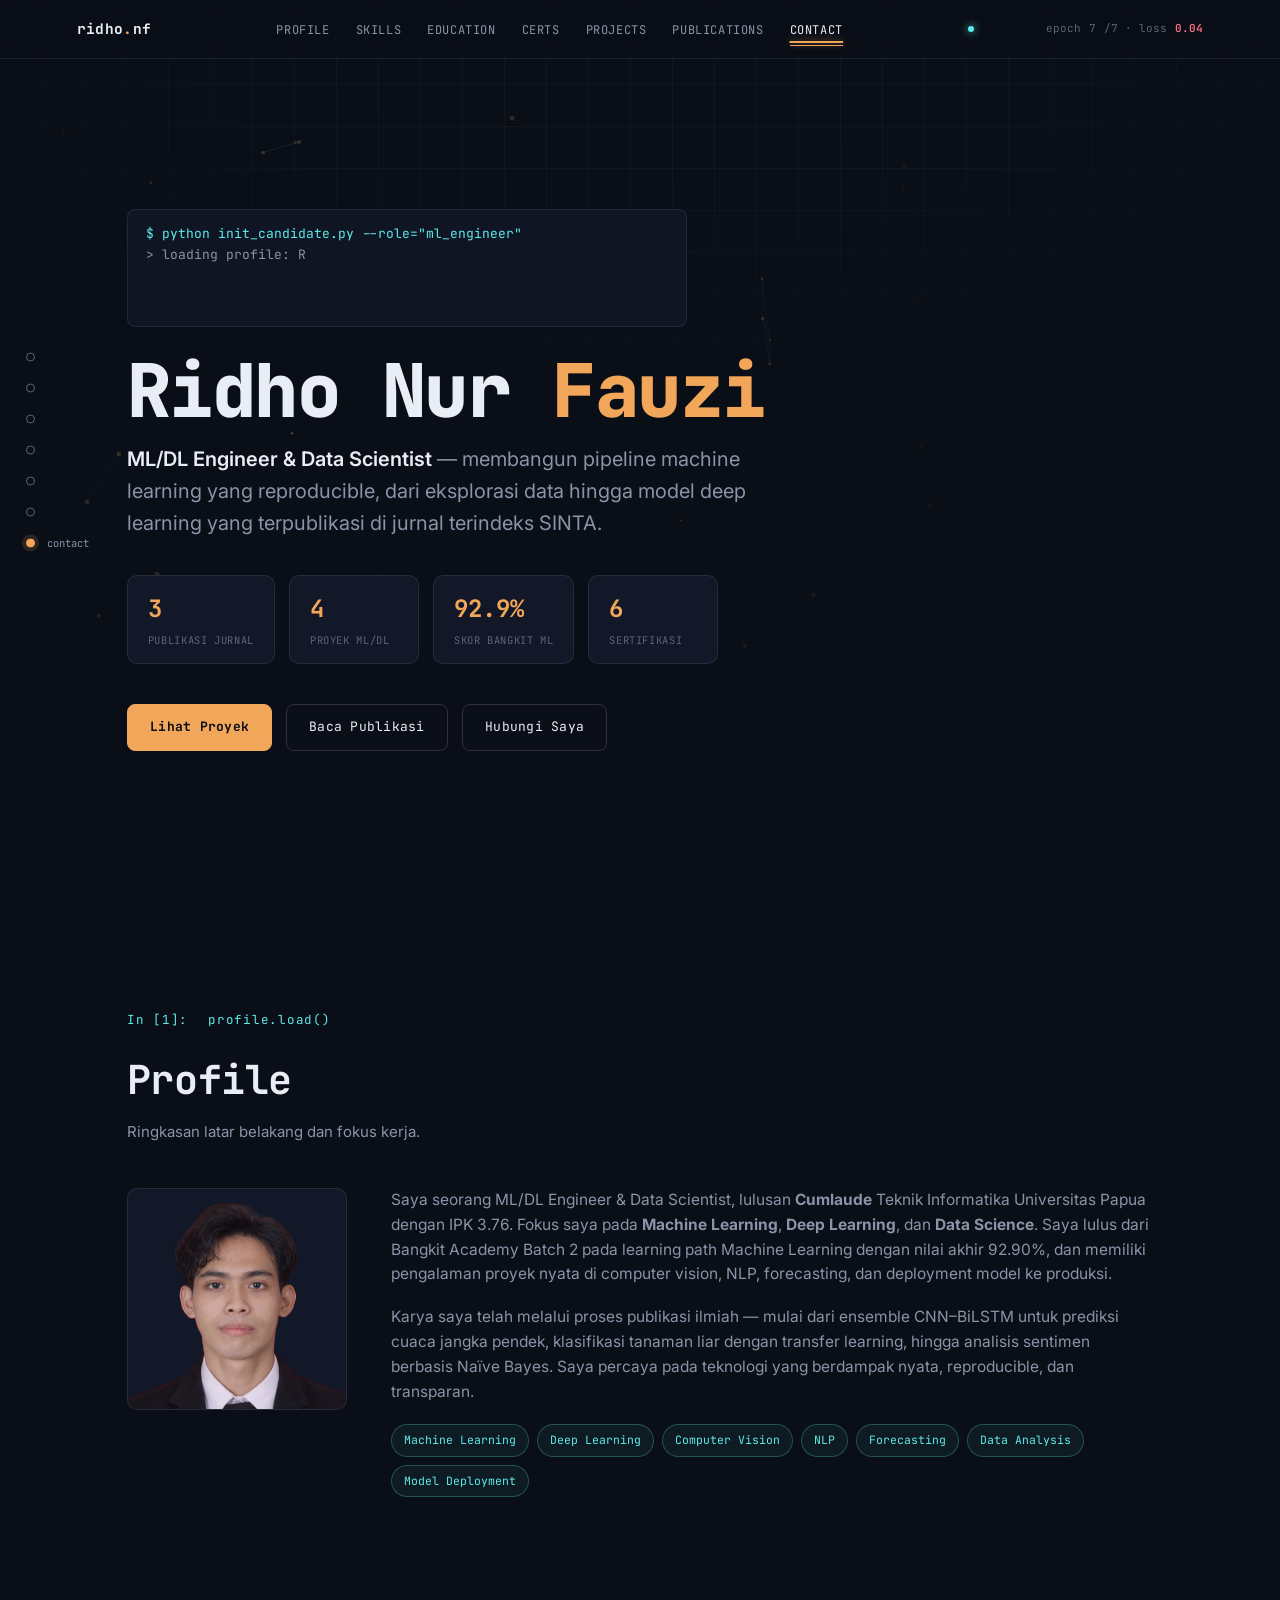
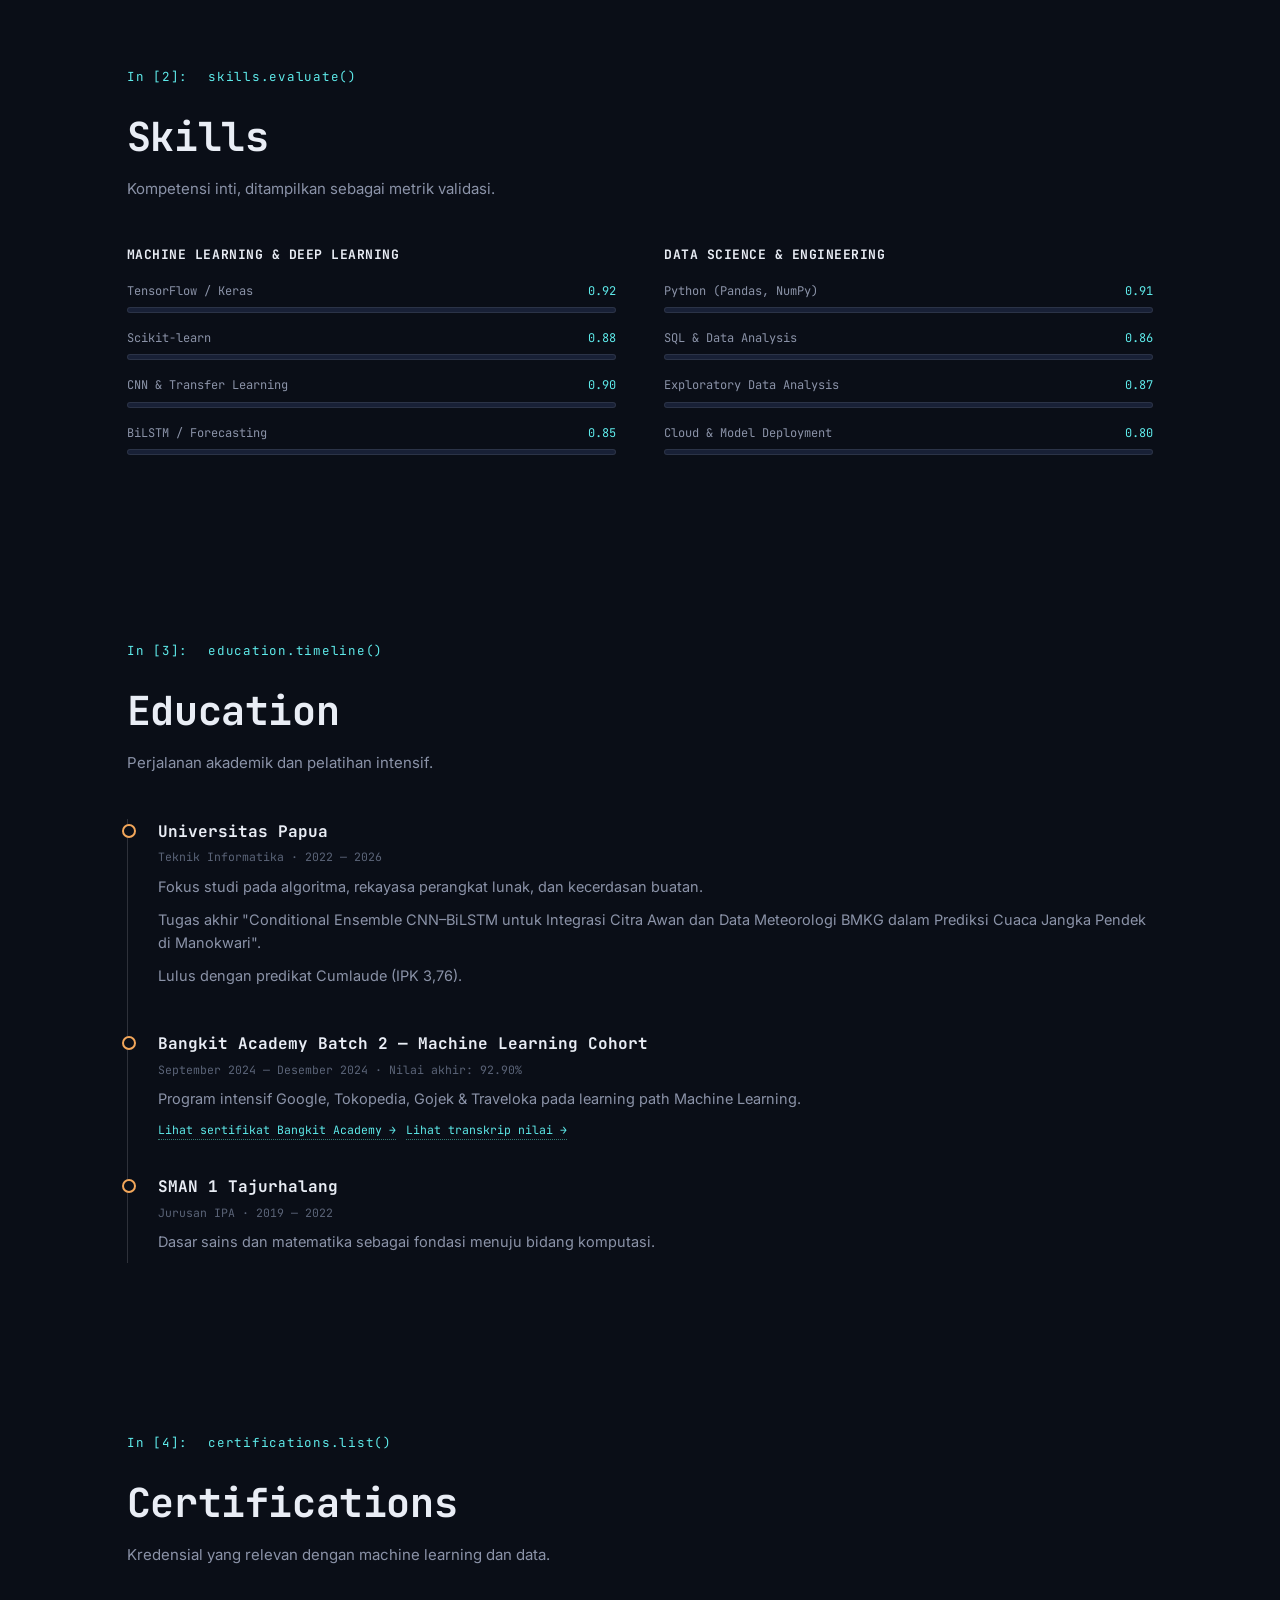
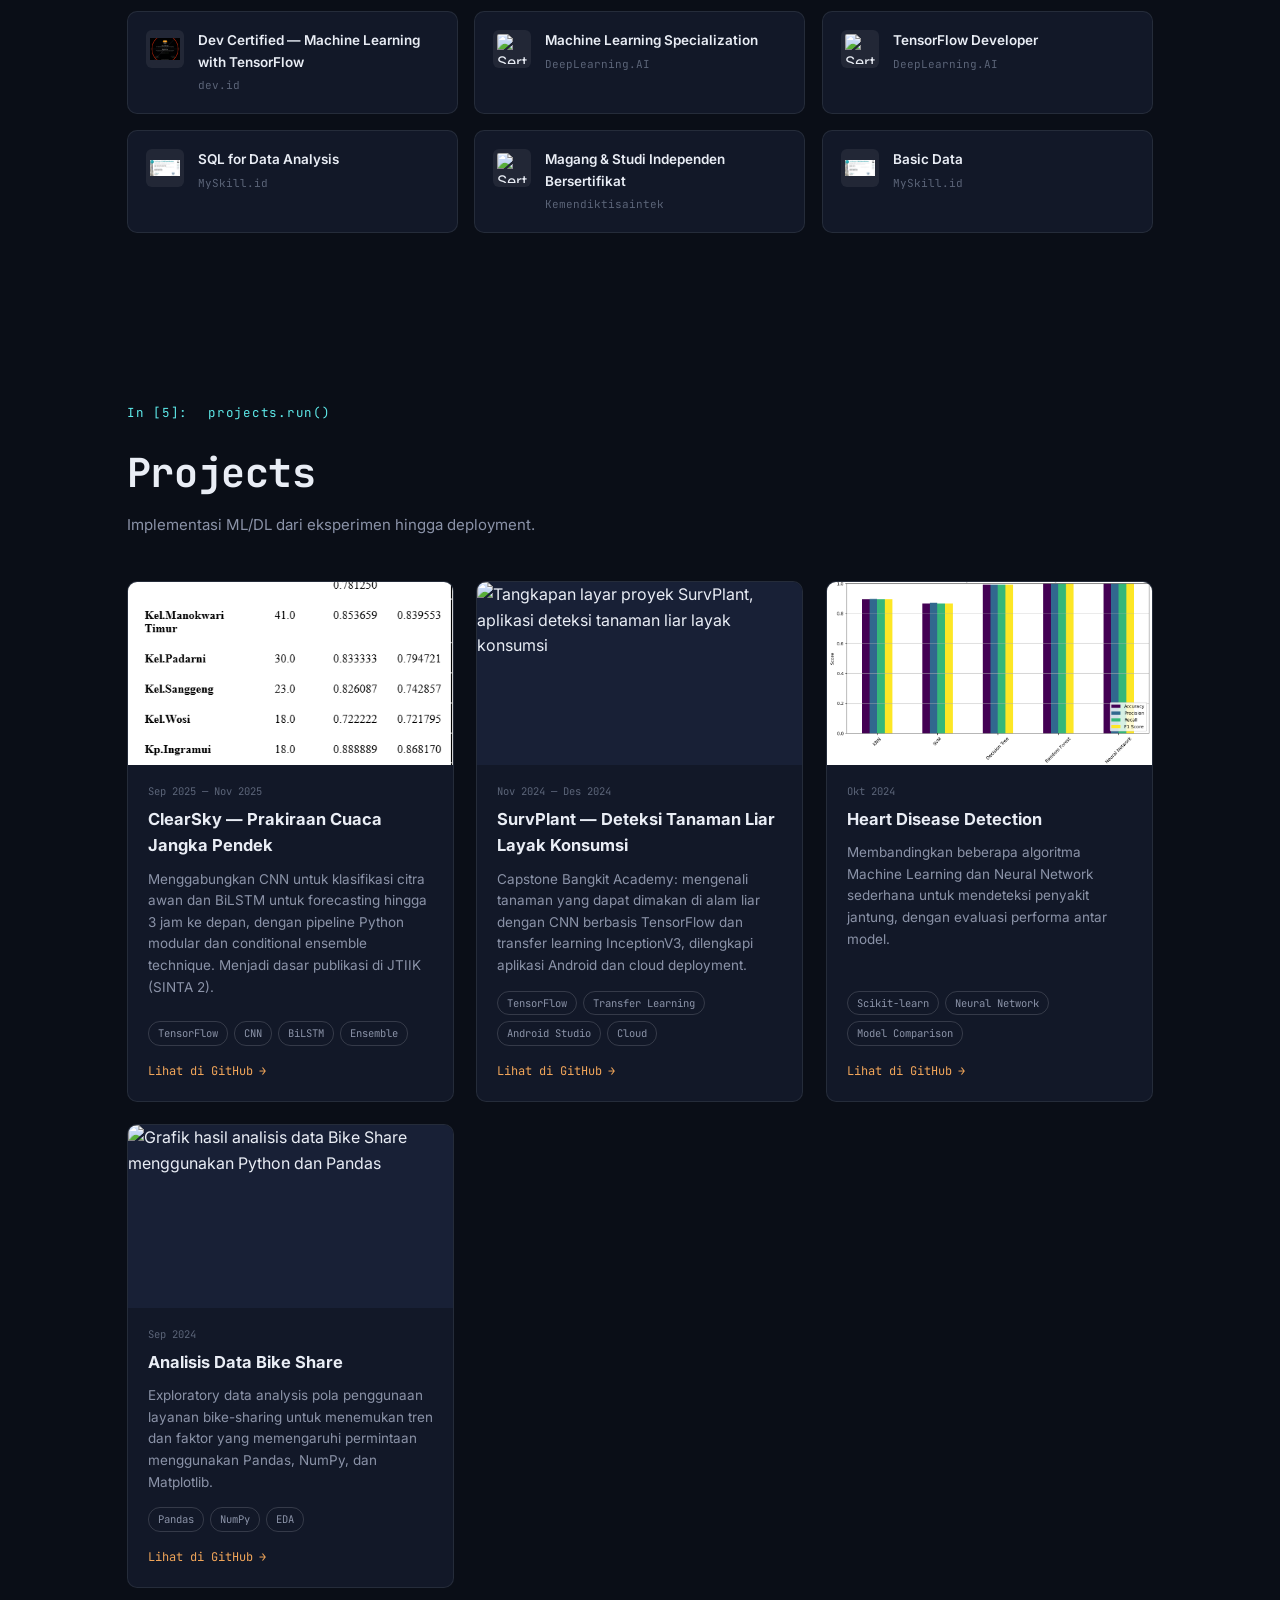
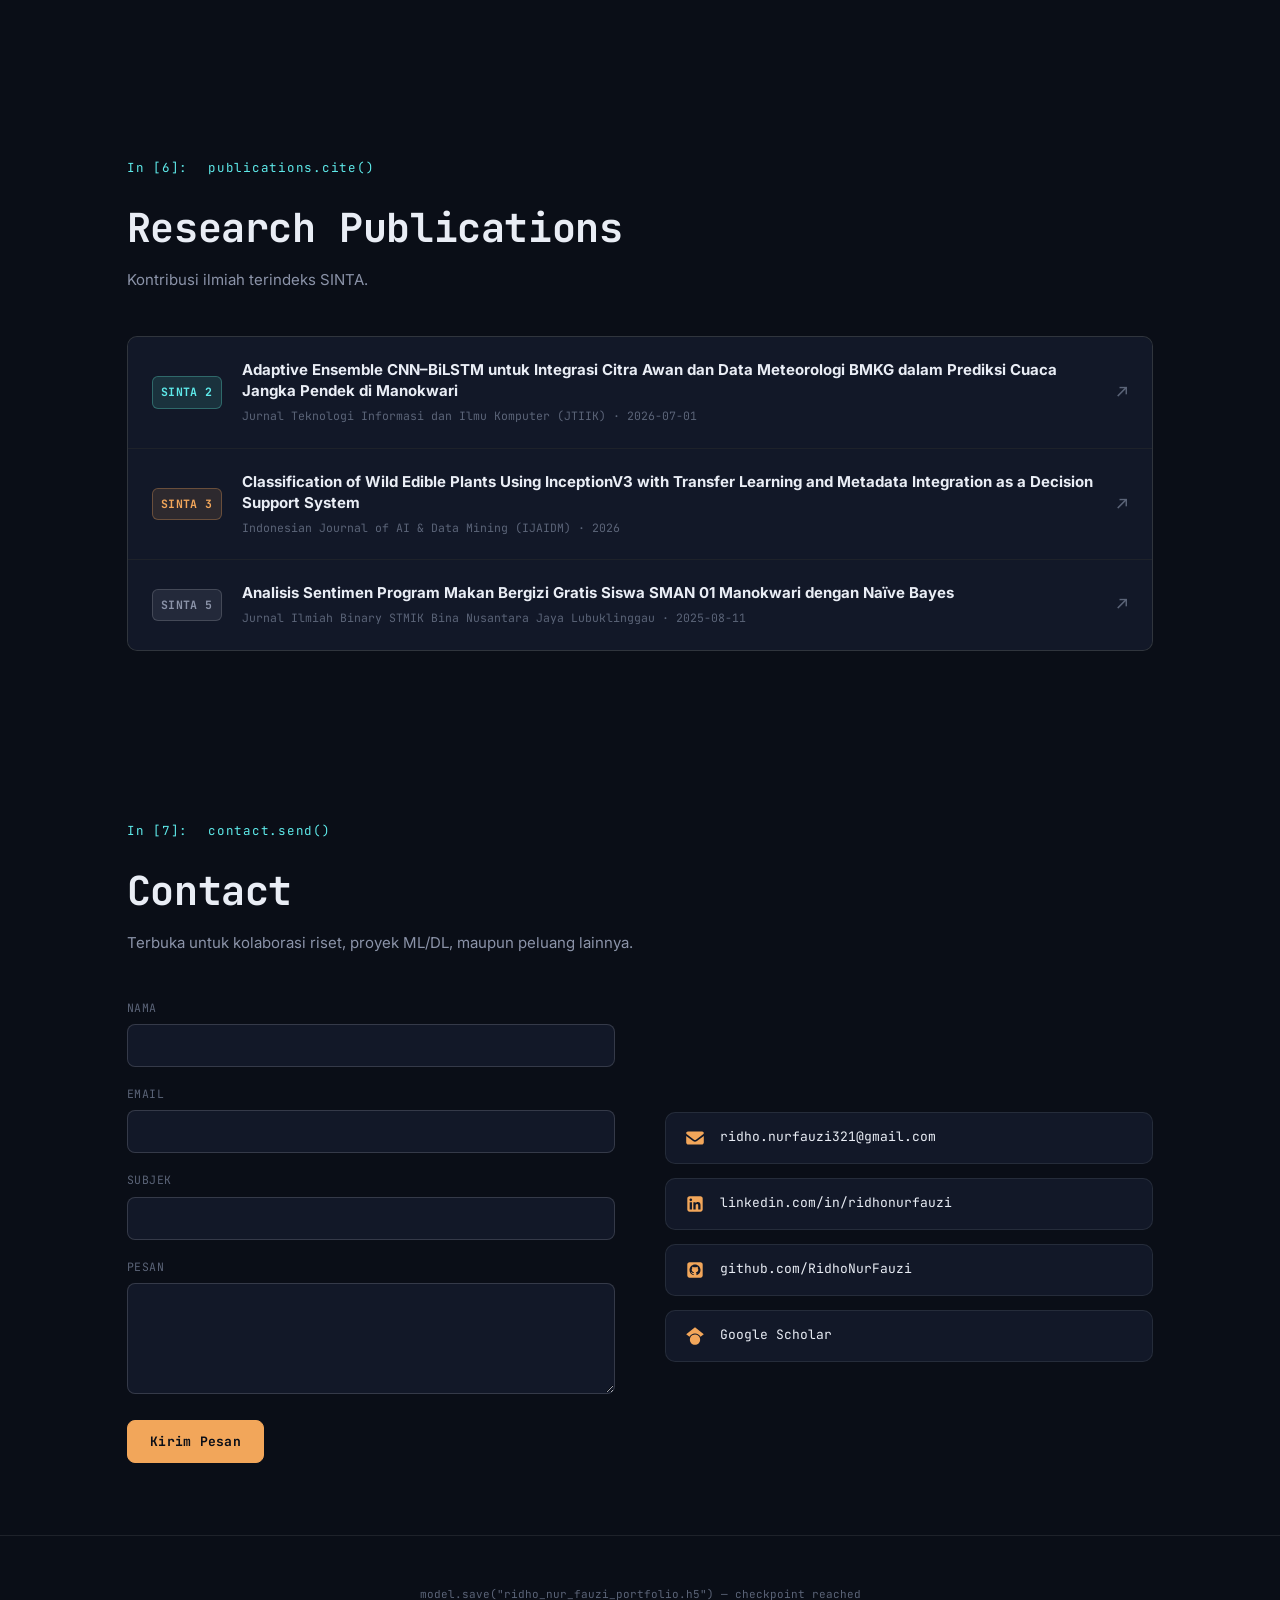
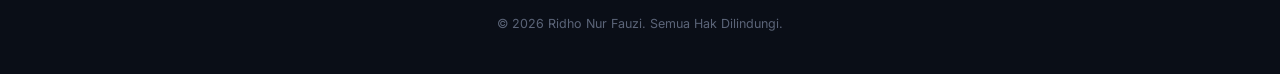
==== commit c5f8109f: "change personal photo" ====
--- a/index.html
+++ b/index.html
@@ -249,7 +249,7 @@
     <p class="subtitle">Ringkasan latar belakang dan fokus kerja.</p>
     <div class="about-grid">
       <div class="avatar-wrap">
-        <img src="../profile/foto-diri1.png" alt="Foto profil Ridho Nur Fauzi, ML/DL Engineer dan Data Scientist" width="220" height="220" loading="eager" decoding="async" />
+        <img src="../profile/personal.png" alt="Foto profil Ridho Nur Fauzi, ML/DL Engineer dan Data Scientist" width="220" height="220" loading="eager" decoding="async" />
       </div>
       <div class="about-text">
         <p>
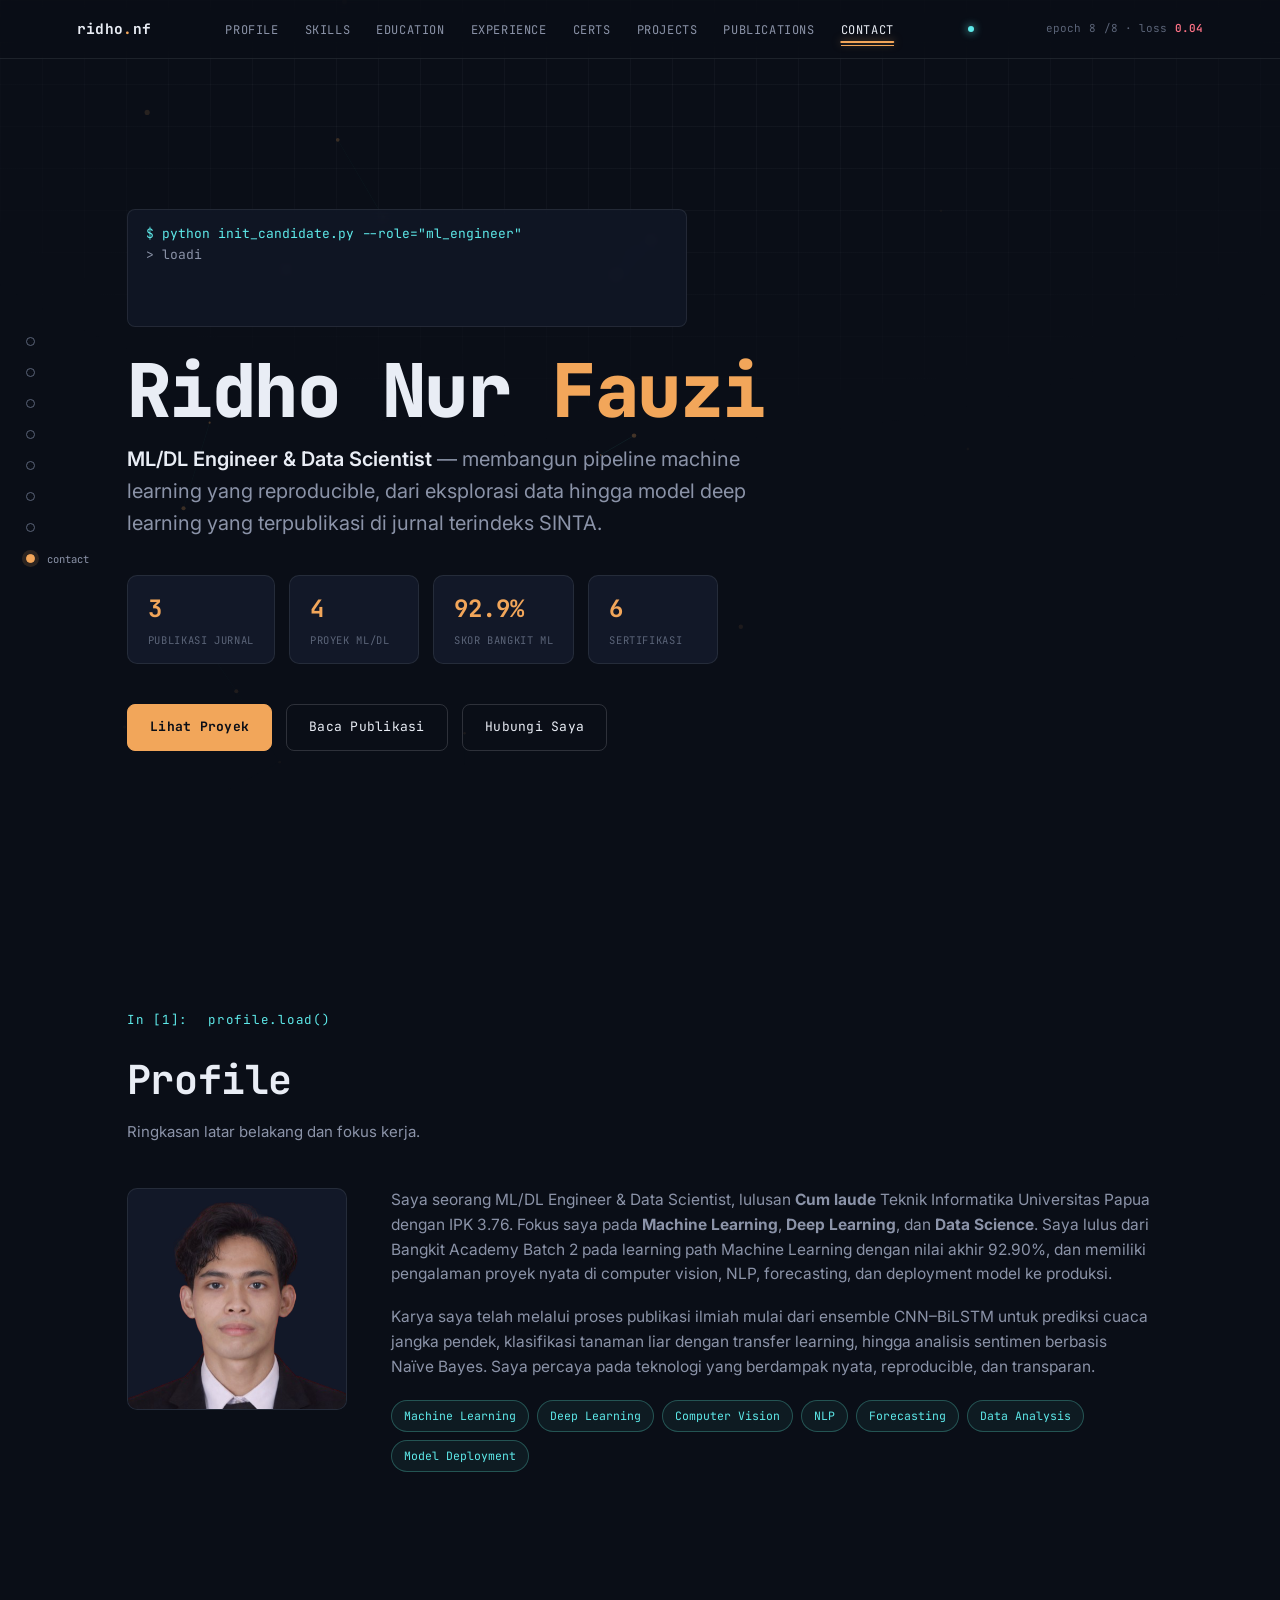
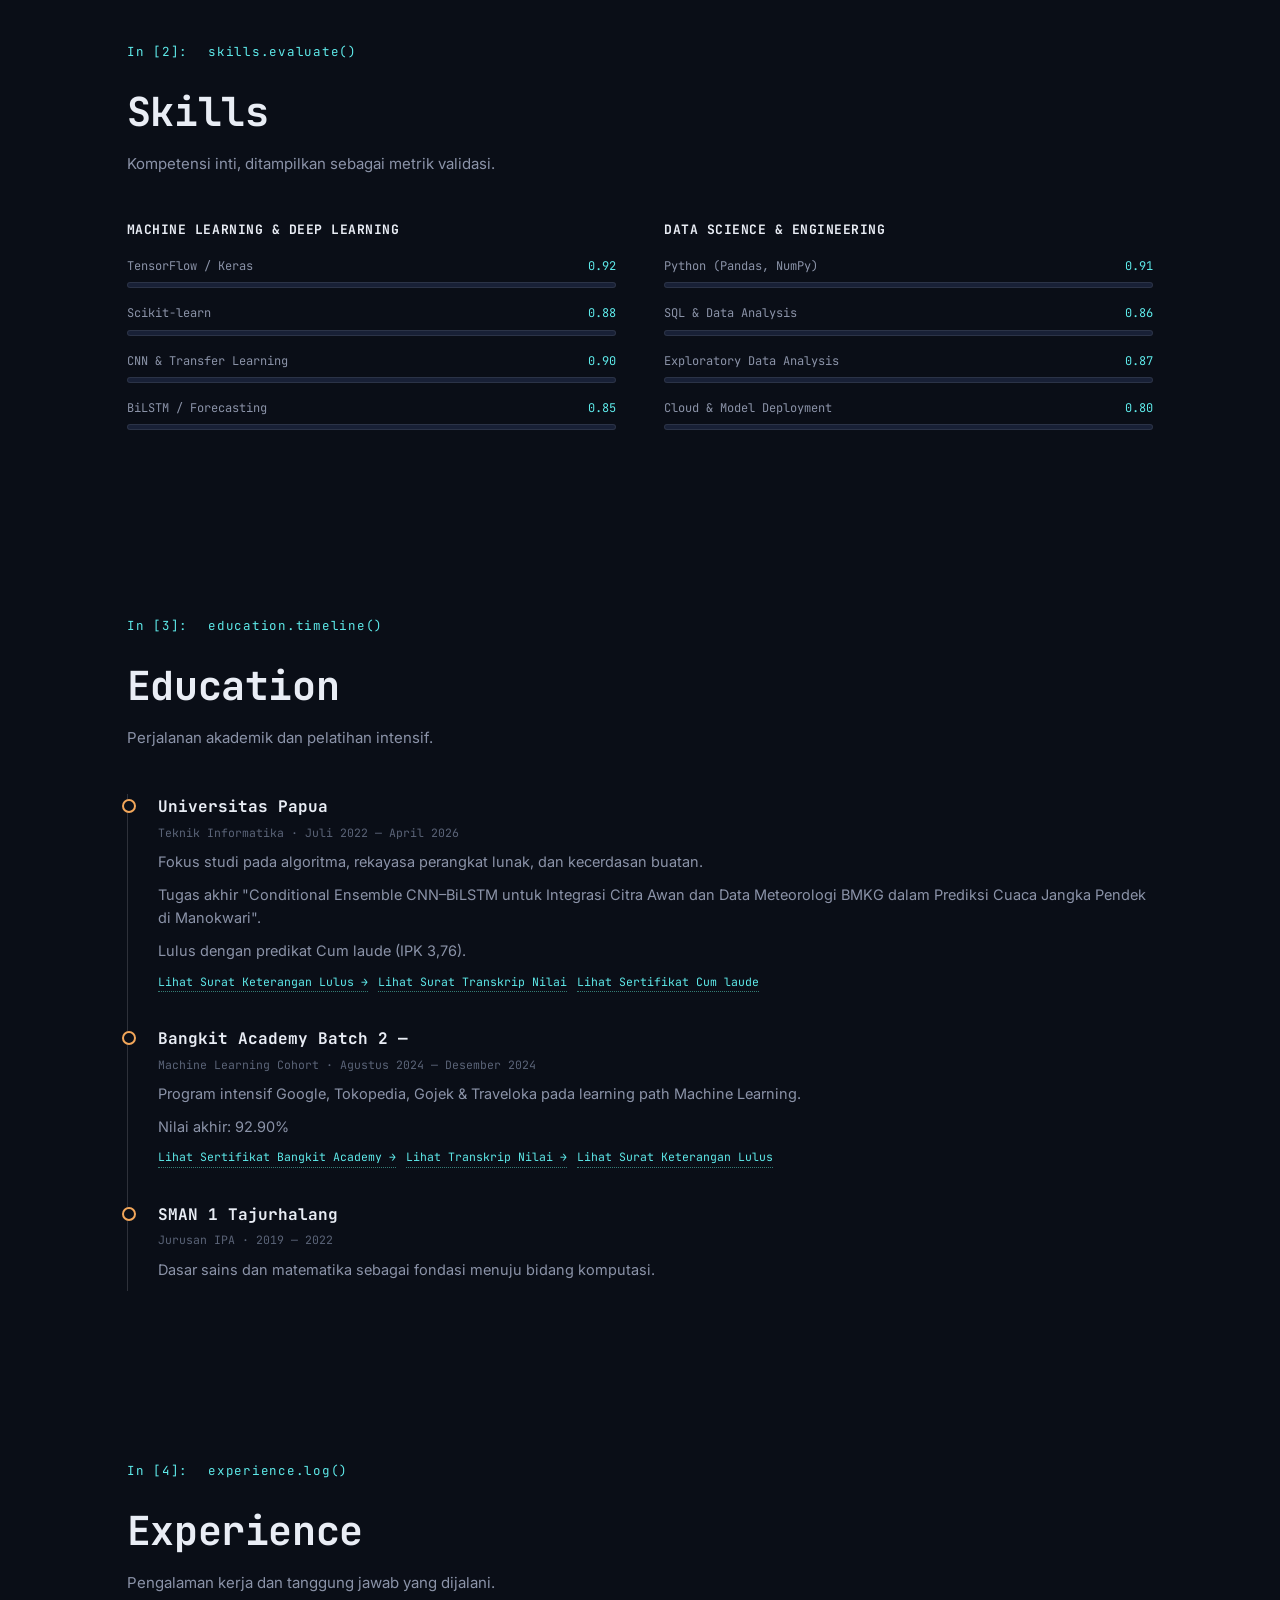
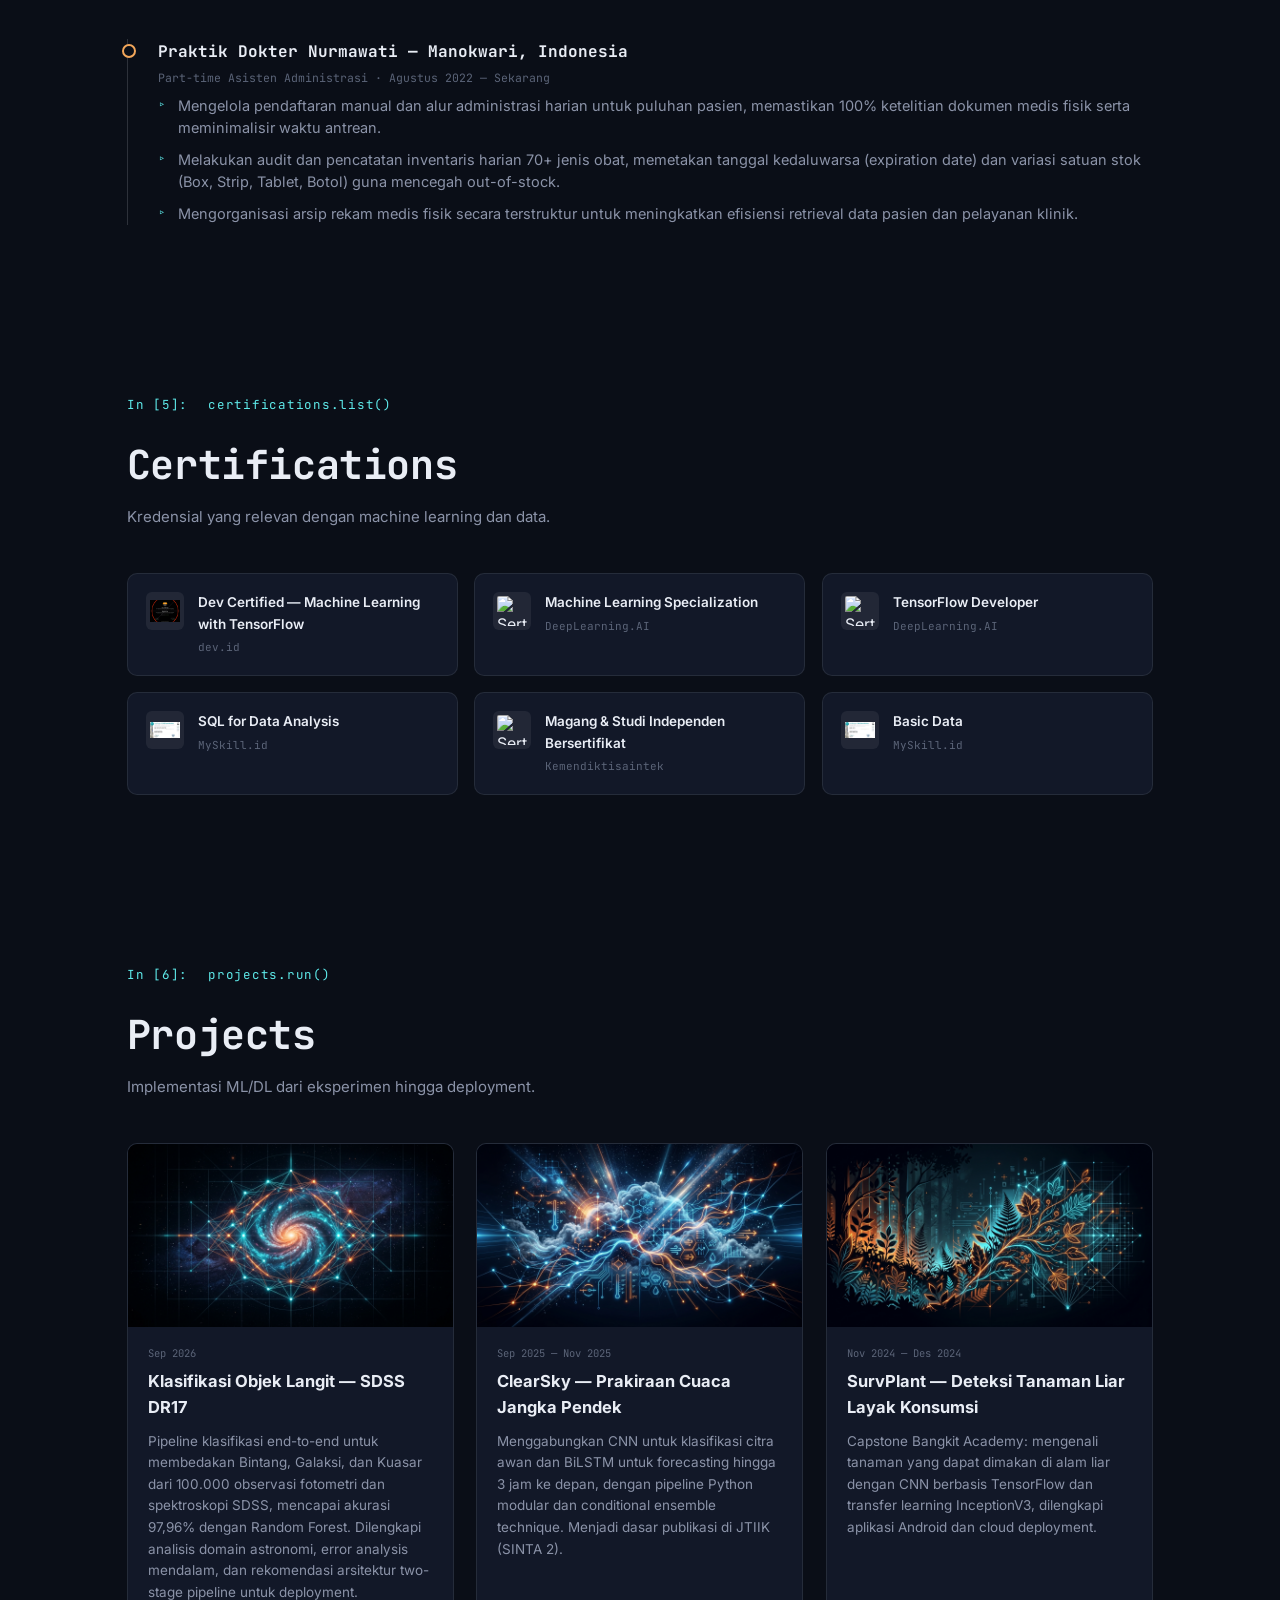
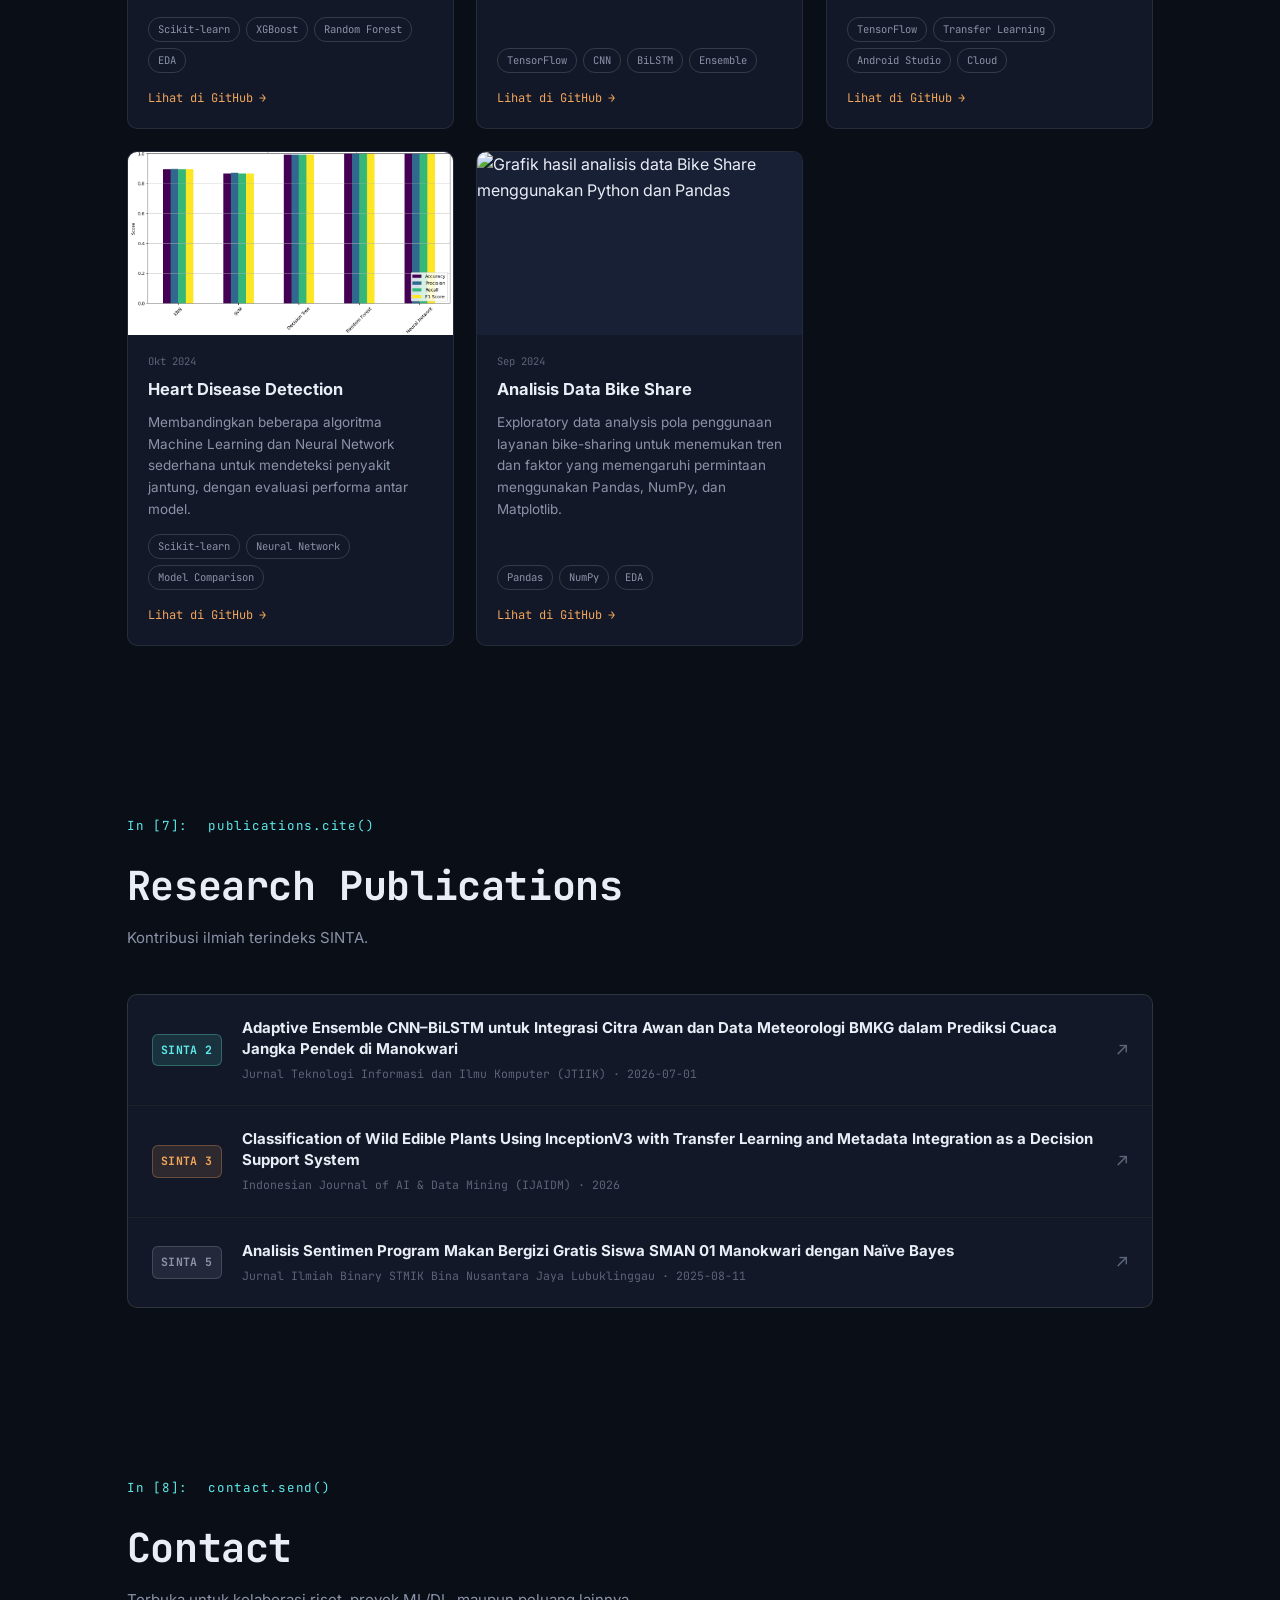
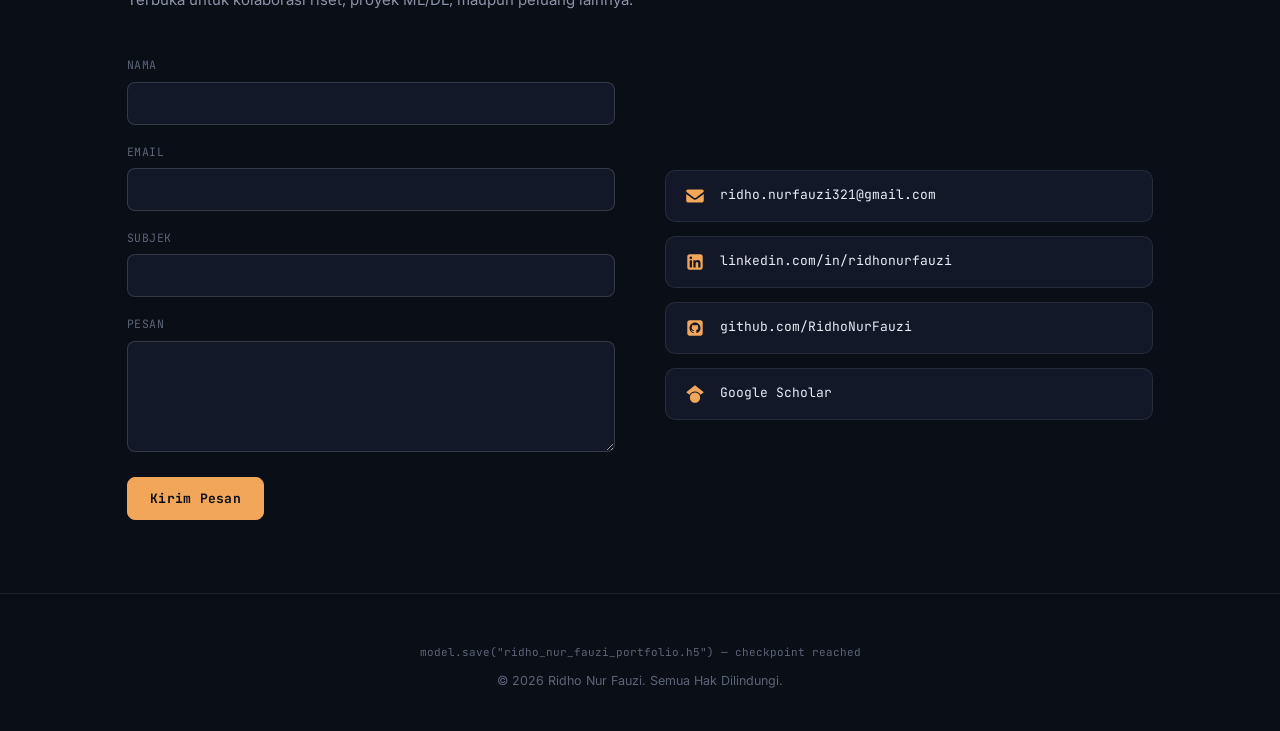
==== commit f7dc57ec: "New Updated Project" ====
--- a/index.html
+++ b/index.html
@@ -182,6 +182,7 @@
     <li><a href="#about" data-target="about">Profile</a></li>
     <li><a href="#skills" data-target="skills">Skills</a></li>
     <li><a href="#education" data-target="education">Education</a></li>
+    <li><a href="#experience" data-target="experience">Experience</a></li>
     <li><a href="#certifications" data-target="certifications">Certs</a></li>
     <li><a href="#projects" data-target="projects">Projects</a></li>
     <li><a href="#publications" data-target="publications">Publications</a></li>
@@ -193,7 +194,7 @@
     <svg class="loss-spark" viewBox="0 0 100 30" preserveAspectRatio="none">
       <path id="lossPath" d="M0,3 C12,5 20,9 30,13 C42,18 52,20 62,23 C74,26 88,28 100,29" />
     </svg>
-    epoch <span id="epochNum">0</span>/7 · loss <b id="lossVal">2.31</b>
+    epoch <span id="epochNum">0</span>/8 · loss <b id="lossVal">2.31</b>
   </div>
 </nav>
 
@@ -202,6 +203,7 @@
   <div class="node" data-target="about" data-label="profile"></div>
   <div class="node" data-target="skills" data-label="skills"></div>
   <div class="node" data-target="education" data-label="education"></div>
+  <div class="node" data-target="experience" data-label="experience"></div>
   <div class="node" data-target="certifications" data-label="certifications"></div>
   <div class="node" data-target="projects" data-label="projects"></div>
   <div class="node" data-target="publications" data-label="publications"></div>
@@ -253,14 +255,14 @@
       </div>
       <div class="about-text">
         <p>
-          Saya seorang ML/DL Engineer &amp; Data Scientist, lulusan <b>Cumlaude</b> Teknik Informatika
+          Saya seorang ML/DL Engineer &amp; Data Scientist, lulusan <b>Cum laude</b> Teknik Informatika
           Universitas Papua dengan IPK 3.76. Fokus saya pada <b>Machine Learning</b>, <b>Deep Learning</b>,
           dan <b>Data Science</b>. Saya lulus dari Bangkit Academy Batch 2 pada learning path Machine
           Learning dengan nilai akhir 92.90%, dan memiliki pengalaman proyek nyata di computer vision,
           NLP, forecasting, dan deployment model ke produksi.
         </p>
         <p>
-          Karya saya telah melalui proses publikasi ilmiah — mulai dari ensemble CNN–BiLSTM untuk
+          Karya saya telah melalui proses publikasi ilmiah mulai dari ensemble CNN–BiLSTM untuk
           prediksi cuaca jangka pendek, klasifikasi tanaman liar dengan transfer learning, hingga
           analisis sentimen berbasis Naïve Bayes. Saya percaya pada teknologi yang berdampak nyata,
           reproducible, dan transparan.
@@ -309,18 +311,25 @@
     <div class="timeline">
       <div class="tl-item">
         <h3>Universitas Papua</h3>
-        <div class="period">Teknik Informatika · 2022 — 2026</div>
+        <div class="period">Teknik Informatika · Juli 2022 — April 2026</div>
         <p>Fokus studi pada algoritma, rekayasa perangkat lunak, dan kecerdasan buatan.</p>
         <p>Tugas akhir "Conditional Ensemble CNN–BiLSTM untuk Integrasi Citra Awan dan Data Meteorologi BMKG dalam Prediksi Cuaca Jangka Pendek di Manokwari".</p>
-        <p>Lulus dengan predikat Cumlaude (IPK 3,76).</p>
+        <p>Lulus dengan predikat Cum laude (IPK 3,76).</p>
+        <div class="tl-links">
+        <a href="../edu/Surat Keterangan Lulus.pdf" target="_blank" rel="noopener noreferrer">Lihat Surat Keterangan Lulus →</a>
+        <a href="../edu/transkrip ridho.pdf" target="_blank" rel="noopener noreferrer">Lihat Surat Transkrip Nilai</a>
+        <a href="../edu/Sertifikat Penghargaan.pdf" target="_blank" rel="noopener noreferrer">Lihat Sertifikat Cum laude</a>
+      </div>
       </div>
       <div class="tl-item">
-        <h3>Bangkit Academy Batch 2 — Machine Learning Cohort</h3>
-        <div class="period">September 2024 — Desember 2024 · Nilai akhir: 92.90%</div>
-        <p>Program intensif Google, Tokopedia, Gojek &amp; Traveloka pada learning path Machine Learning.</p>
+        <h3>Bangkit Academy Batch 2 — </h3>
+          <div class="period">Machine Learning Cohort · Agustus 2024 — Desember 2024</div>
+          <p>Program intensif Google, Tokopedia, Gojek &amp; Traveloka pada learning path Machine Learning.</p>
+          <p>Nilai akhir: 92.90%</p>
         <div class="tl-links">
-          <a href="../edu/bangkit-cert.png" target="_blank" rel="noopener noreferrer">Lihat sertifikat Bangkit Academy →</a>
-          <a href="../edu/transkrip.png" target="_blank" rel="noopener noreferrer">Lihat transkrip nilai →</a>
+          <a href="../edu/[Bangkit 2024 Batch 2] Certificate - M587B4KY3825.pdf" target="_blank" rel="noopener noreferrer">Lihat Sertifikat Bangkit Academy →</a>
+          <a href="../edu/[Bangkit 2024 Batch 2] Final Transcript - M587B4KY3825.pdf" target="_blank" rel="noopener noreferrer">Lihat Transkrip Nilai →</a>
+          <a href="../edu/[Bangkit 2024 Batch 2] Graduation Letter - M587B4KY3825.pdf" target="_blank" rel="noopener noreferrer"> Lihat Surat Keterangan Lulus</a>
         </div>
       </div>
       <div class="tl-item">
@@ -331,9 +340,27 @@
     </div>
   </section>
 
+  <!-- ===== EXPERIENCE ===== -->
+  <section id="experience" class="reveal" aria-labelledby="experience-title">
+    <div class="eyebrow" data-n="4"><span class="bracket"></span> experience.log()</div>
+    <h2 class="title" id="experience-title">Experience</h2>
+    <p class="subtitle">Pengalaman kerja dan tanggung jawab yang dijalani.</p>
+    <div class="timeline">
+      <div class="tl-item">
+        <h3>Praktik Dokter Nurmawati — Manokwari, Indonesia</h3>
+        <div class="period">Part-time Asisten Administrasi · Agustus 2022 — Sekarang</div>
+        <ul class="exp-list">
+          <li>Mengelola pendaftaran manual dan alur administrasi harian untuk puluhan pasien, memastikan 100% ketelitian dokumen medis fisik serta meminimalisir waktu antrean.</li>
+          <li>Melakukan audit dan pencatatan inventaris harian 70+ jenis obat, memetakan tanggal kedaluwarsa (expiration date) dan variasi satuan stok (Box, Strip, Tablet, Botol) guna mencegah out-of-stock.</li>
+          <li>Mengorganisasi arsip rekam medis fisik secara terstruktur untuk meningkatkan efisiensi retrieval data pasien dan pelayanan klinik.</li>
+        </ul>
+      </div>
+    </div>
+  </section>
+
   <!-- ===== CERTIFICATIONS ===== -->
   <section id="certifications" class="reveal" aria-labelledby="certifications-title">
-    <div class="eyebrow" data-n="4"><span class="bracket"></span> certifications.list()</div>
+    <div class="eyebrow" data-n="5"><span class="bracket"></span> certifications.list()</div>
     <h2 class="title" id="certifications-title">Certifications</h2>
     <p class="subtitle">Kredensial yang relevan dengan machine learning dan data.</p>
     <div class="cert-grid">
@@ -366,14 +393,31 @@
 
   <!-- ===== PROJECTS ===== -->
   <section id="projects" class="reveal" aria-labelledby="projects-title">
-    <div class="eyebrow" data-n="5"><span class="bracket"></span> projects.run()</div>
+    <div class="eyebrow" data-n="6"><span class="bracket"></span> projects.run()</div>
     <h2 class="title" id="projects-title">Projects</h2>
     <p class="subtitle">Implementasi ML/DL dari eksperimen hingga deployment.</p>
     <div class="proj-grid">
-
+      <a class="proj-card" href="https://github.com/<username>/klasifikasi-sdss" target="_blank" rel="noopener noreferrer">
+        <div class="proj-thumb">
+          <img src="../project/stellar_classification.jfif" alt="Visualisasi proyek klasifikasi objek langit Bintang, Galaksi, dan Kuasar dari data SDSS" loading="lazy" decoding="async" />
+          <div class="detect-frame">
+            <span class="corner tl"></span><span class="corner tr"></span><span class="corner bl"></span><span class="corner br"></span>
+            <span class="detect-label">stellar_class <b class="conf" data-conf="0.98">0.00</b></span>
+          </div>
+        </div>
+        <div class="proj-body">
+          <div class="period">Sep 2026</div>
+          <h3>Klasifikasi Objek Langit — SDSS DR17</h3>
+          <p class="desc">Pipeline klasifikasi end-to-end untuk membedakan Bintang, Galaksi, dan Kuasar dari 100.000 observasi fotometri dan spektroskopi SDSS, mencapai akurasi 97,96% dengan Random Forest. Dilengkapi analisis domain astronomi, error analysis mendalam, dan rekomendasi arsitektur two-stage pipeline untuk deployment.</p>
+          <div class="stack-row">
+            <span class="stack-chip">Scikit-learn</span><span class="stack-chip">XGBoost</span><span class="stack-chip">Random Forest</span><span class="stack-chip">EDA</span>
+          </div>
+          <span class="proj-link">Lihat di GitHub</span>
+        </div>
+      </a>
       <a class="proj-card" href="https://github.com/ClearSky-Tak" target="_blank" rel="noopener noreferrer">
         <div class="proj-thumb">
-          <img src="../project/ClearSky.png" alt="Tangkapan layar proyek ClearSky, aplikasi prakiraan cuaca berbasis CNN dan BiLSTM" loading="lazy" decoding="async" />
+          <img src="../project/weather_detection.jfif" alt="Tangkapan layar proyek ClearSky, aplikasi prakiraan cuaca berbasis CNN dan BiLSTM" loading="lazy" decoding="async" />
           <div class="detect-frame">
             <span class="corner tl"></span><span class="corner tr"></span><span class="corner bl"></span><span class="corner br"></span>
             <span class="detect-label">cloud_forecast <b class="conf" data-conf="0.94">0.00</b></span>
@@ -392,7 +436,7 @@
 
       <a class="proj-card" href="https://github.com/RamziAhmar/SurvPlant/tree/model-ml" target="_blank" rel="noopener noreferrer">
         <div class="proj-thumb">
-          <img src="../project/SurvPlants.png" alt="Tangkapan layar proyek SurvPlant, aplikasi deteksi tanaman liar layak konsumsi" loading="lazy" decoding="async" />
+          <img src="../project/edible_plants.jfif" alt="Tangkapan layar proyek SurvPlant, aplikasi deteksi tanaman liar layak konsumsi" loading="lazy" decoding="async" />
           <div class="detect-frame">
             <span class="corner tl"></span><span class="corner tr"></span><span class="corner bl"></span><span class="corner br"></span>
             <span class="detect-label">edible_plant <b class="conf" data-conf="0.91">0.00</b></span>
@@ -452,7 +496,7 @@
 
   <!-- ===== PUBLICATIONS ===== -->
   <section id="publications" class="reveal" aria-labelledby="publications-title">
-    <div class="eyebrow" data-n="6"><span class="bracket"></span> publications.cite()</div>
+    <div class="eyebrow" data-n="7"><span class="bracket"></span> publications.cite()</div>
     <h2 class="title" id="publications-title">Research Publications</h2>
     <p class="subtitle">Kontribusi ilmiah terindeks SINTA.</p>
     <div class="pub-list">
@@ -491,7 +535,7 @@
 
   <!-- ===== CONTACT ===== -->
   <section id="contact" class="reveal" aria-labelledby="contact-title">
-    <div class="eyebrow" data-n="7"><span class="bracket"></span> contact.send()</div>
+    <div class="eyebrow" data-n="8"><span class="bracket"></span> contact.send()</div>
     <h2 class="title" id="contact-title">Contact</h2>
     <p class="subtitle">Terbuka untuk kolaborasi riset, proyek ML/DL, maupun peluang lainnya.</p>
     <div class="contact-wrap">
--- a/style.css
+++ b/style.css
@@ -203,7 +203,7 @@
 @keyframes shimmer{ 0%{transform:translateX(-120%);} 100%{transform:translateX(280%);} }
 @media (max-width:760px){ .skills-grid{grid-template-columns:1fr;} }
 
-/* ---------- EDUCATION ---------- */
+/* ---------- EDUCATION / EXPERIENCE (shared timeline) ---------- */
 .timeline{border-left:1px solid var(--line-strong); padding-left:30px; display:flex; flex-direction:column; gap:34px;}
 .tl-item{position:relative;}
 .tl-item::before{
@@ -216,6 +216,15 @@
 .tl-item p{color:var(--text-muted); font-size:14.5px; margin:0 0 10px;}
 .tl-links{display:flex; gap:10px; flex-wrap:wrap;}
 .tl-links a{font-family:var(--mono); font-size:11.5px; color:var(--cyan); border-bottom:1px dotted rgba(94,234,212,0.5);}
+
+/* bullet list used in Experience entries */
+.exp-list{ list-style:none; margin:8px 0 0; padding:0; display:flex; flex-direction:column; gap:9px; }
+.exp-list li{
+color:var(--text-muted); font-size:14.5px; line-height:1.55; padding-left:20px; position:relative;
+}
+.exp-list li::before{
+content:"▹"; position:absolute; left:0; top:0; color:var(--cyan); font-family:var(--mono); font-size:13px;
+}
 
 /* ---------- CERTIFICATIONS ---------- */
 .cert-grid{display:grid; grid-template-columns:repeat(auto-fill,minmax(260px,1fr)); gap:16px;}
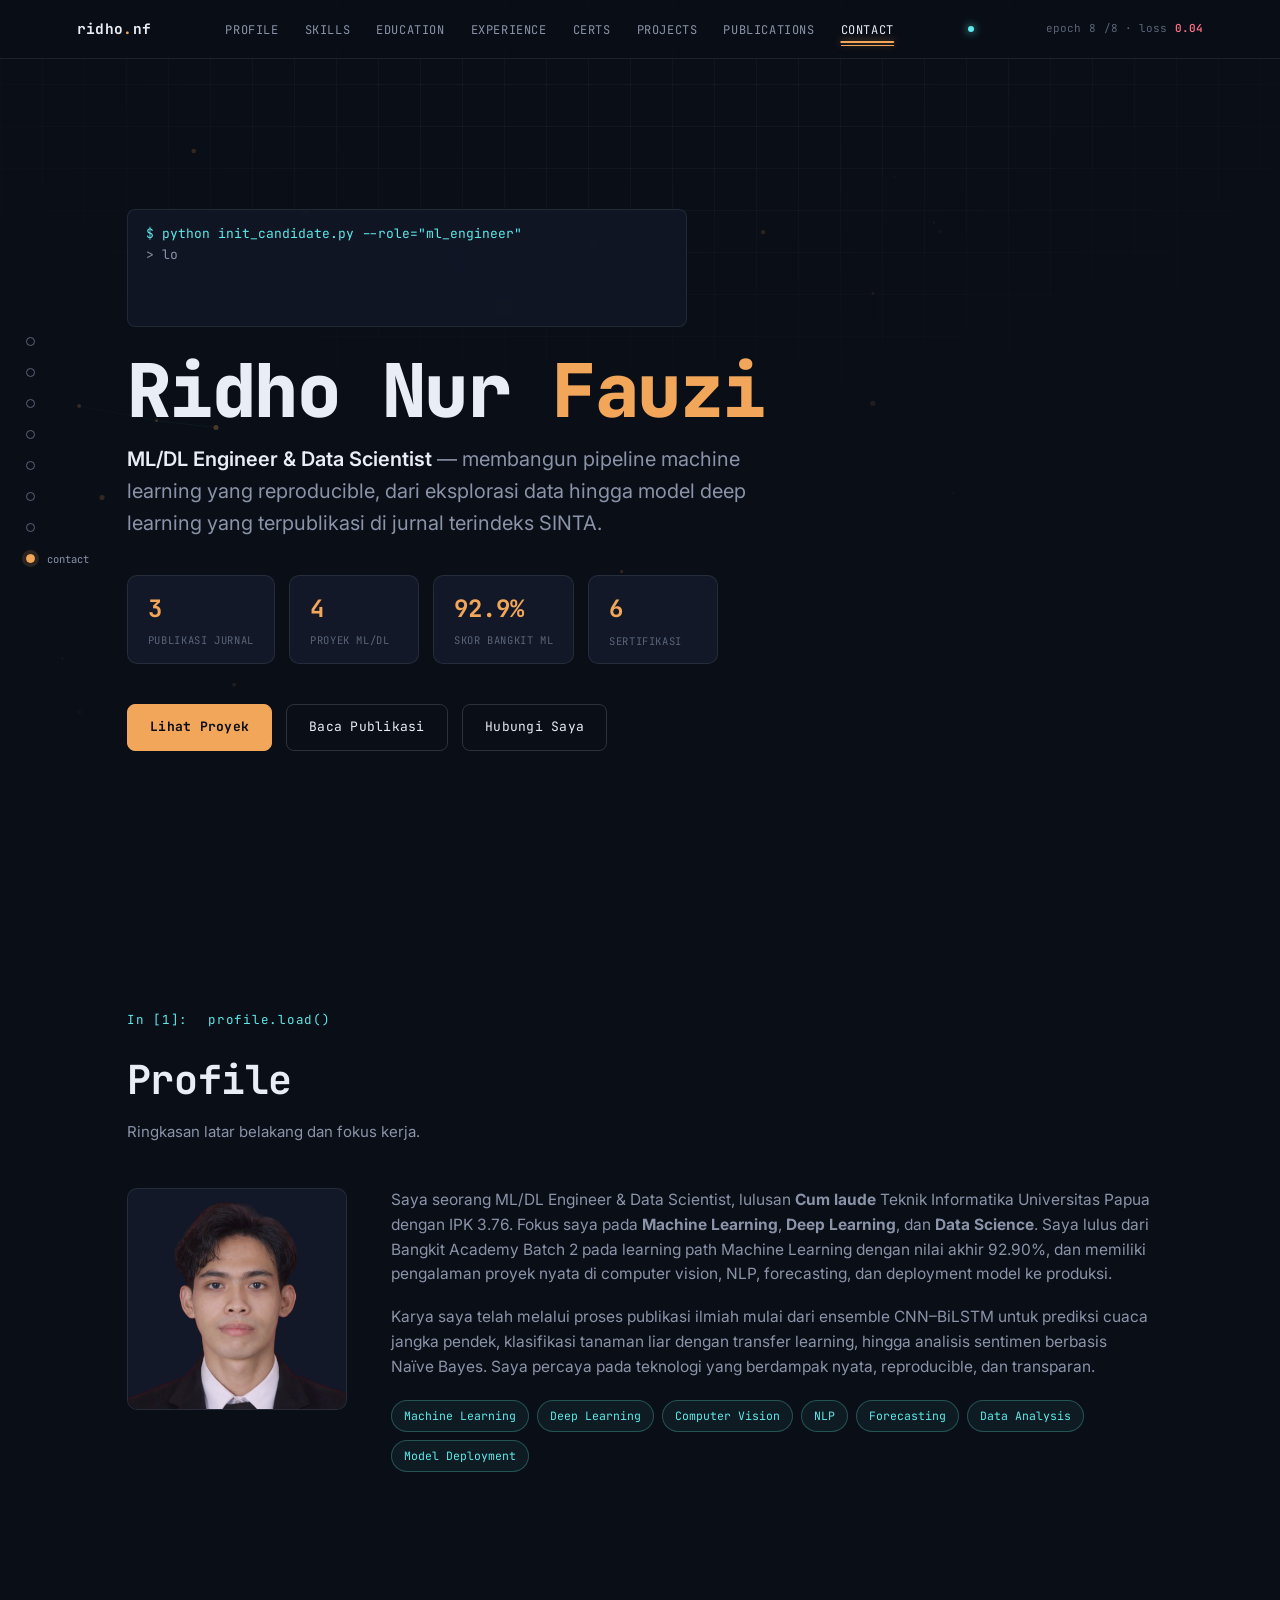
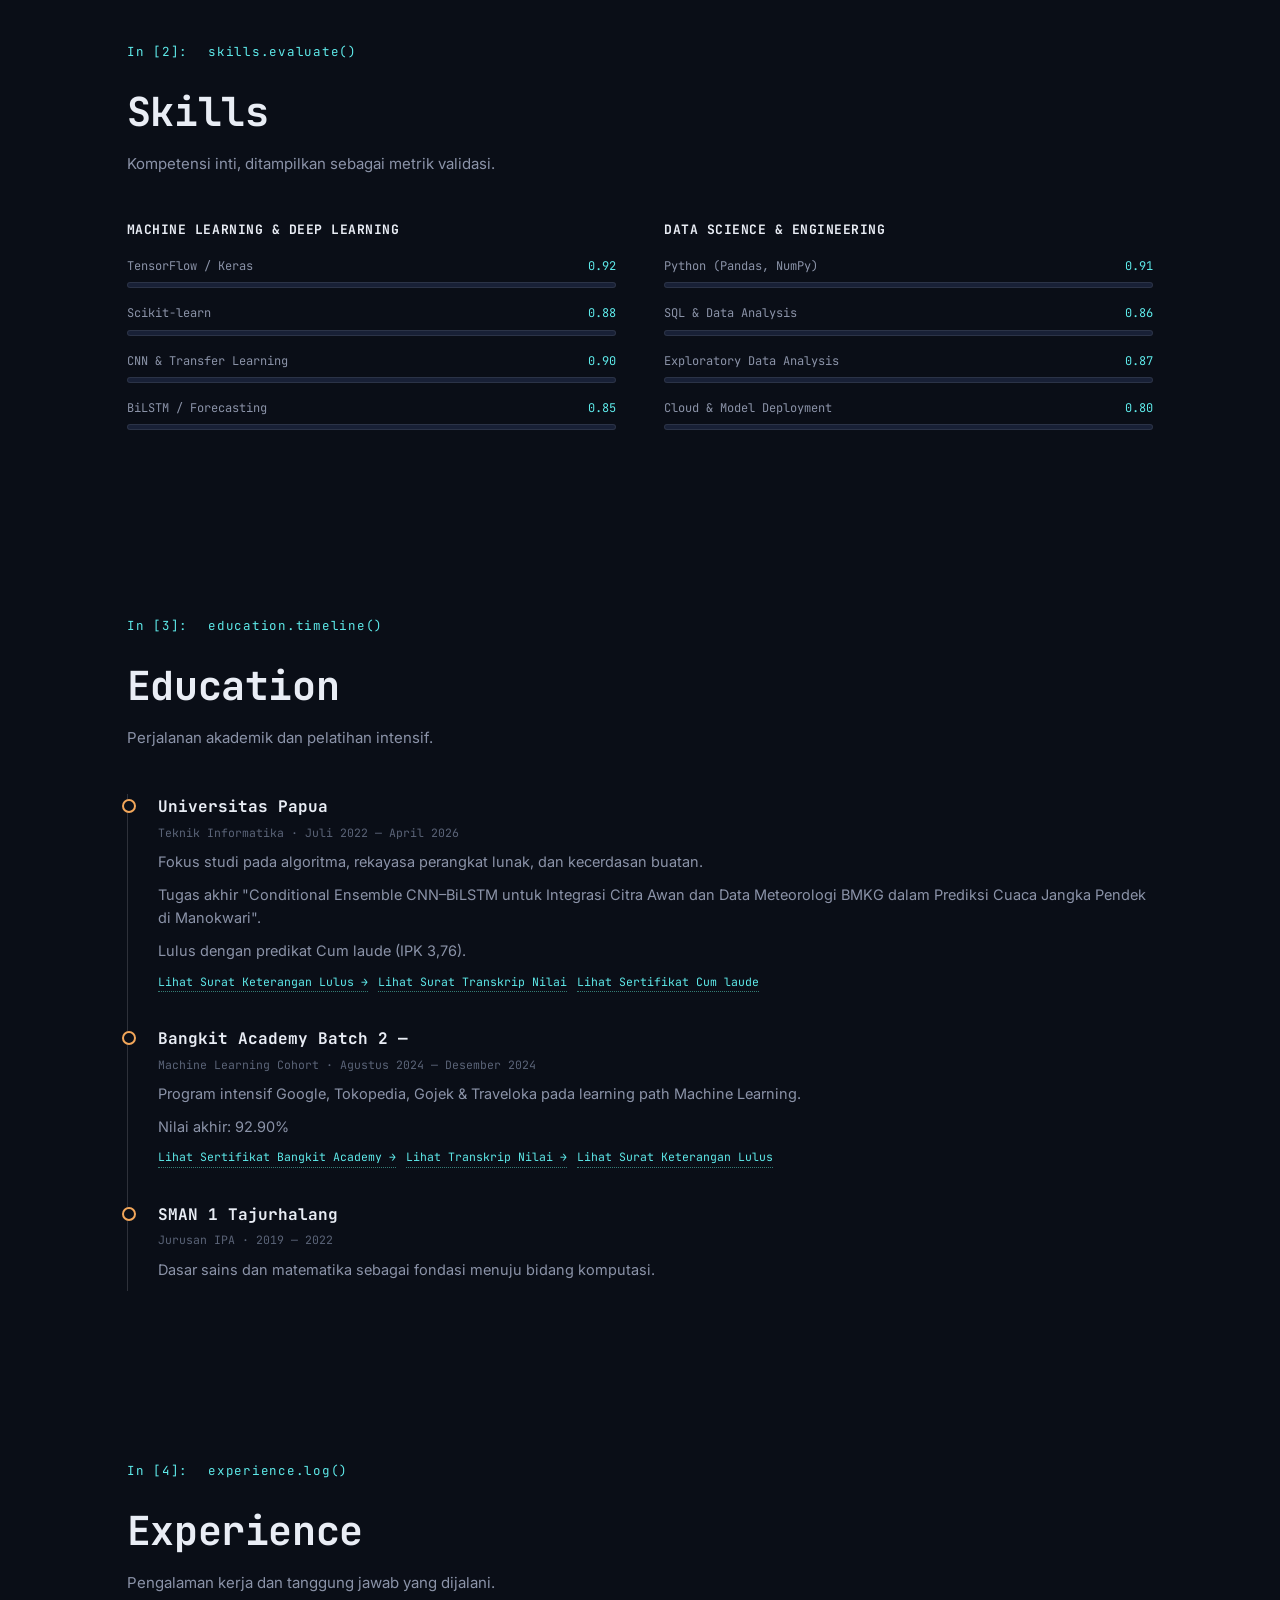
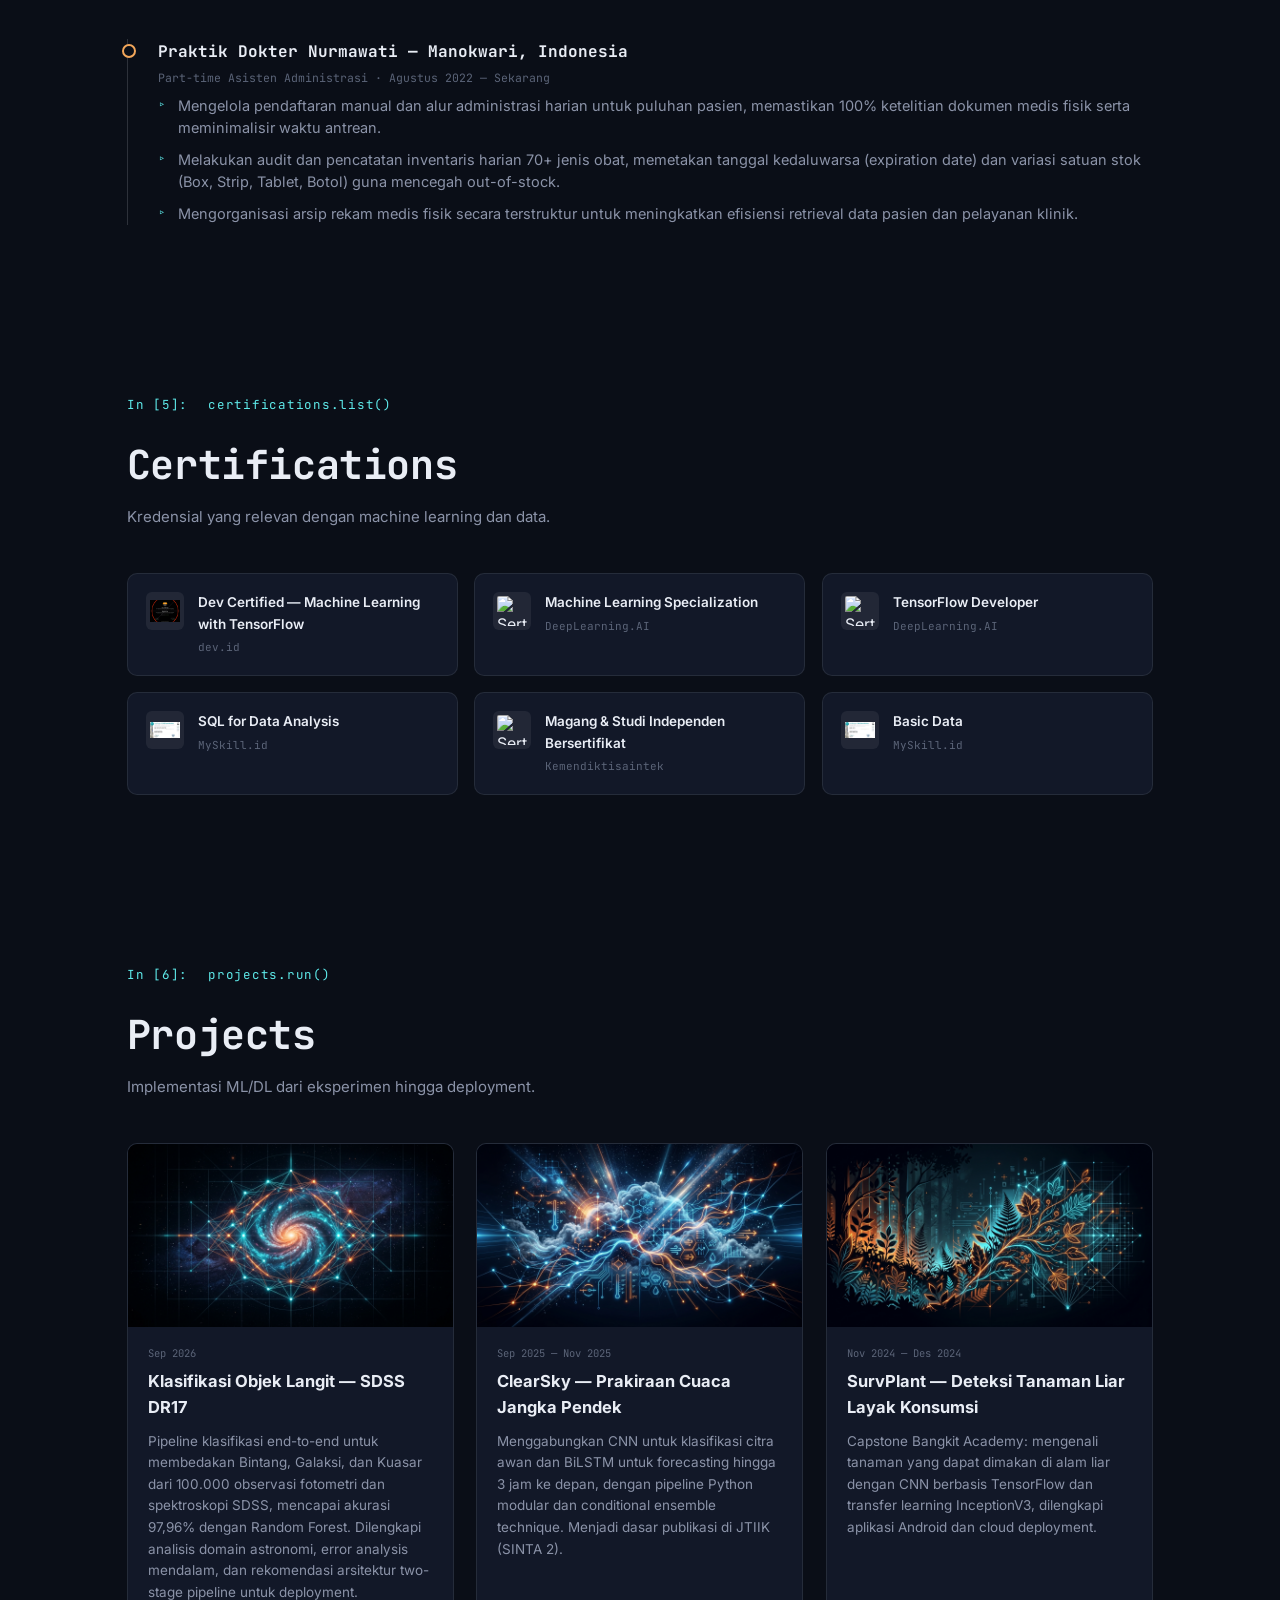
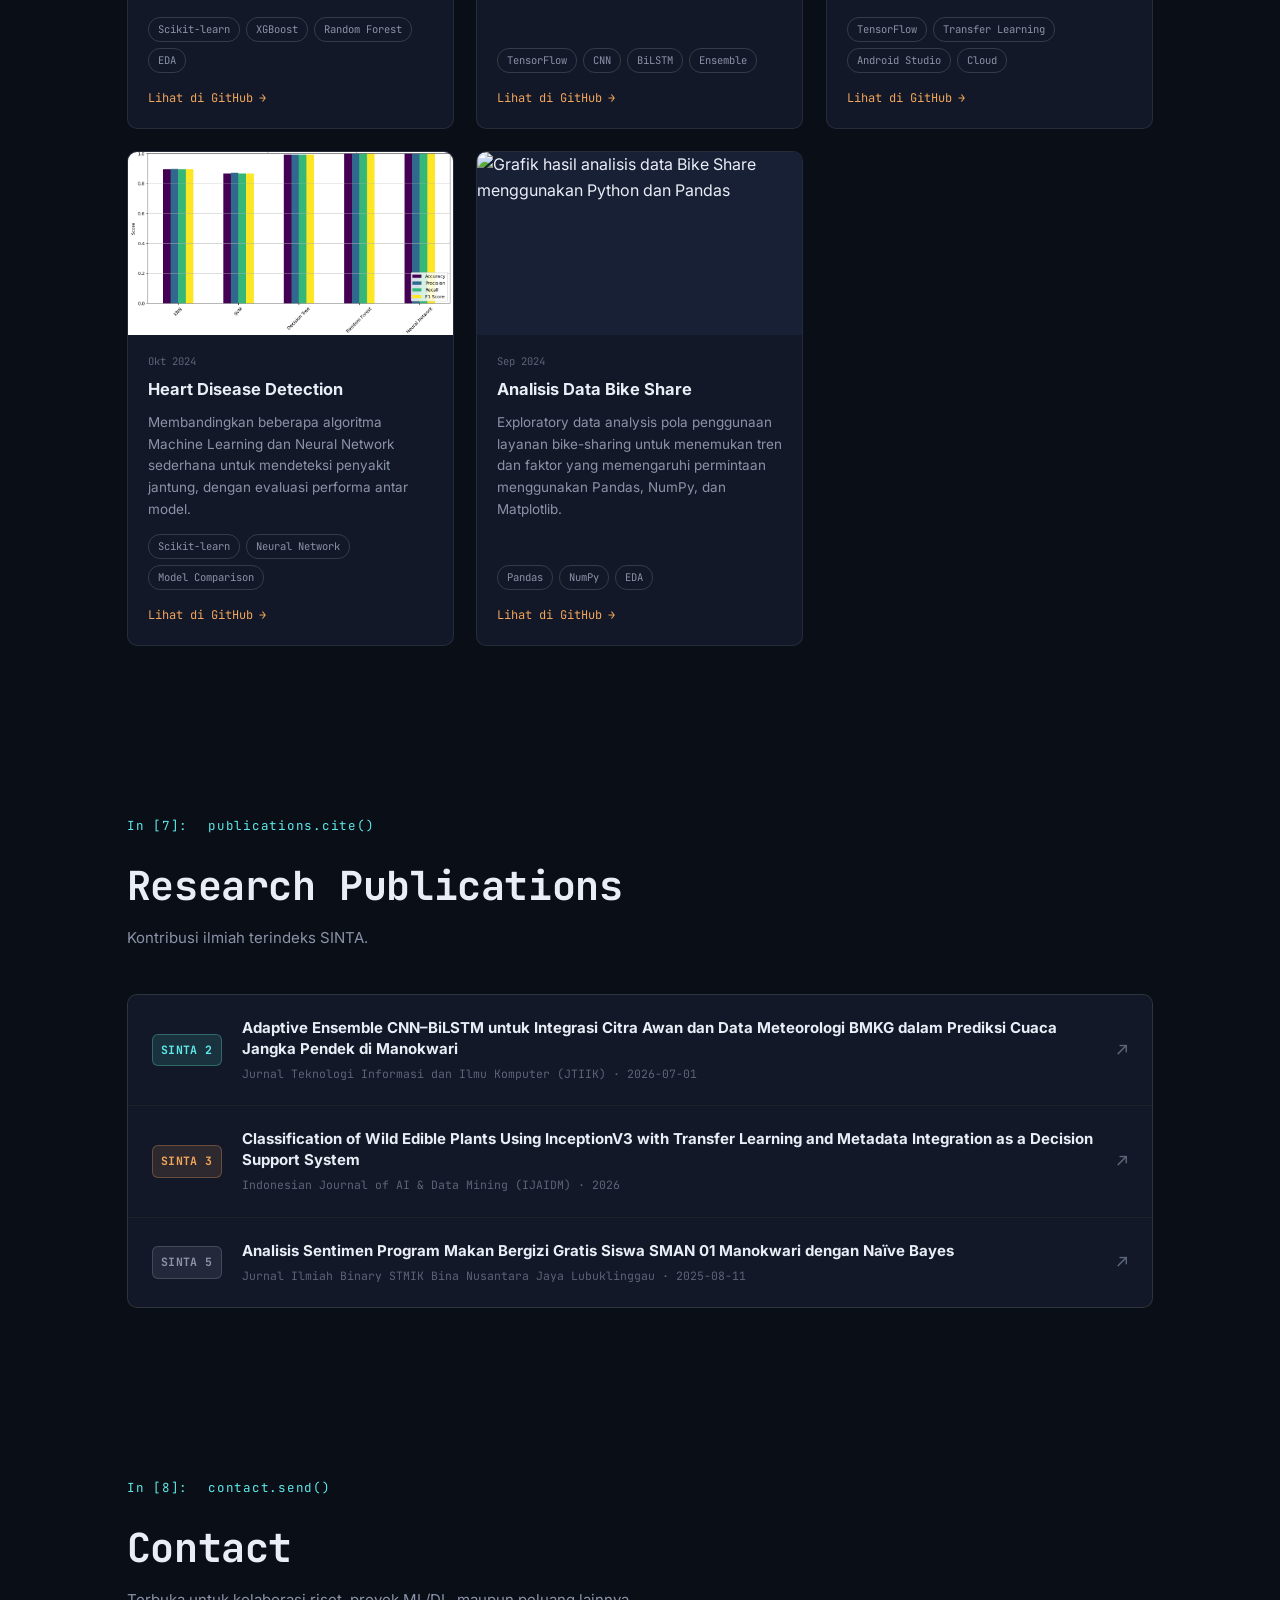
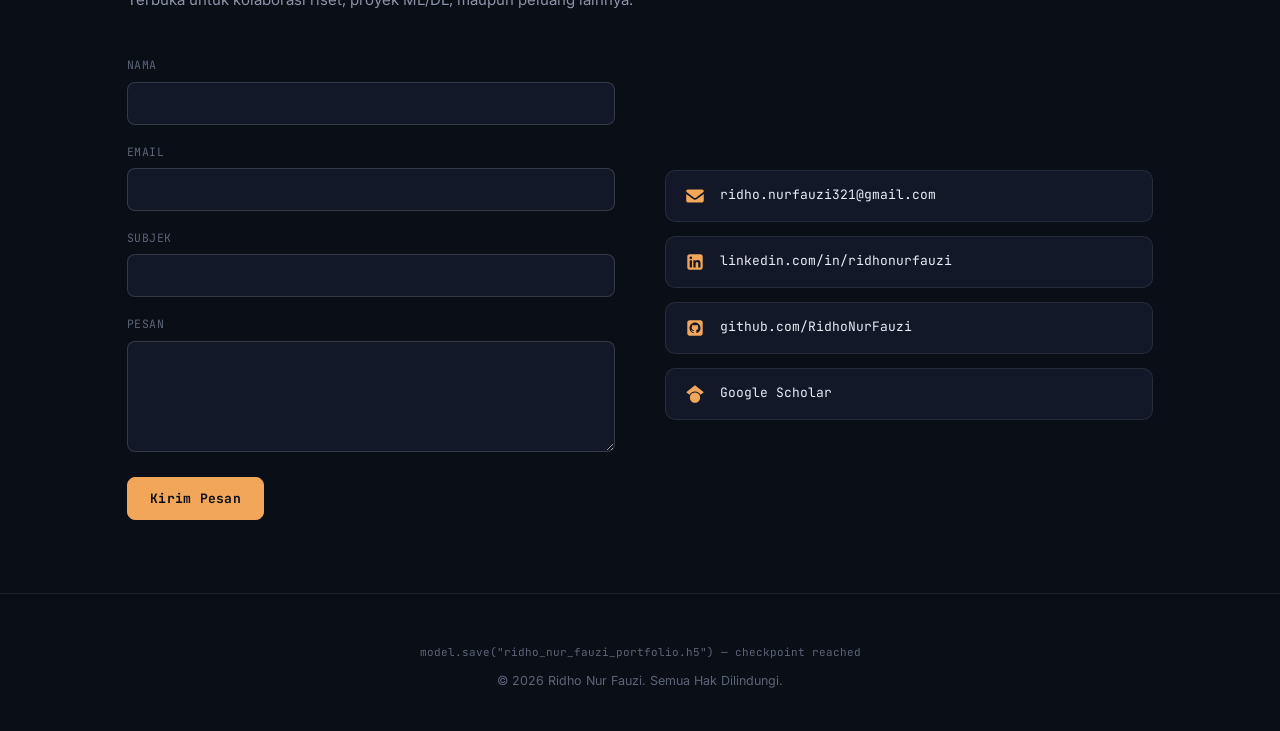
==== commit 2cce48e5: "Github link fix" ====
--- a/index.html
+++ b/index.html
@@ -397,7 +397,7 @@
     <h2 class="title" id="projects-title">Projects</h2>
     <p class="subtitle">Implementasi ML/DL dari eksperimen hingga deployment.</p>
     <div class="proj-grid">
-      <a class="proj-card" href="https://github.com/<username>/klasifikasi-sdss" target="_blank" rel="noopener noreferrer">
+      <a class="proj-card" href="https://github.com/RidhoNurFauzi/Stellar-Classification" target="_blank" rel="noopener noreferrer">
         <div class="proj-thumb">
           <img src="../project/stellar_classification.jfif" alt="Visualisasi proyek klasifikasi objek langit Bintang, Galaksi, dan Kuasar dari data SDSS" loading="lazy" decoding="async" />
           <div class="detect-frame">
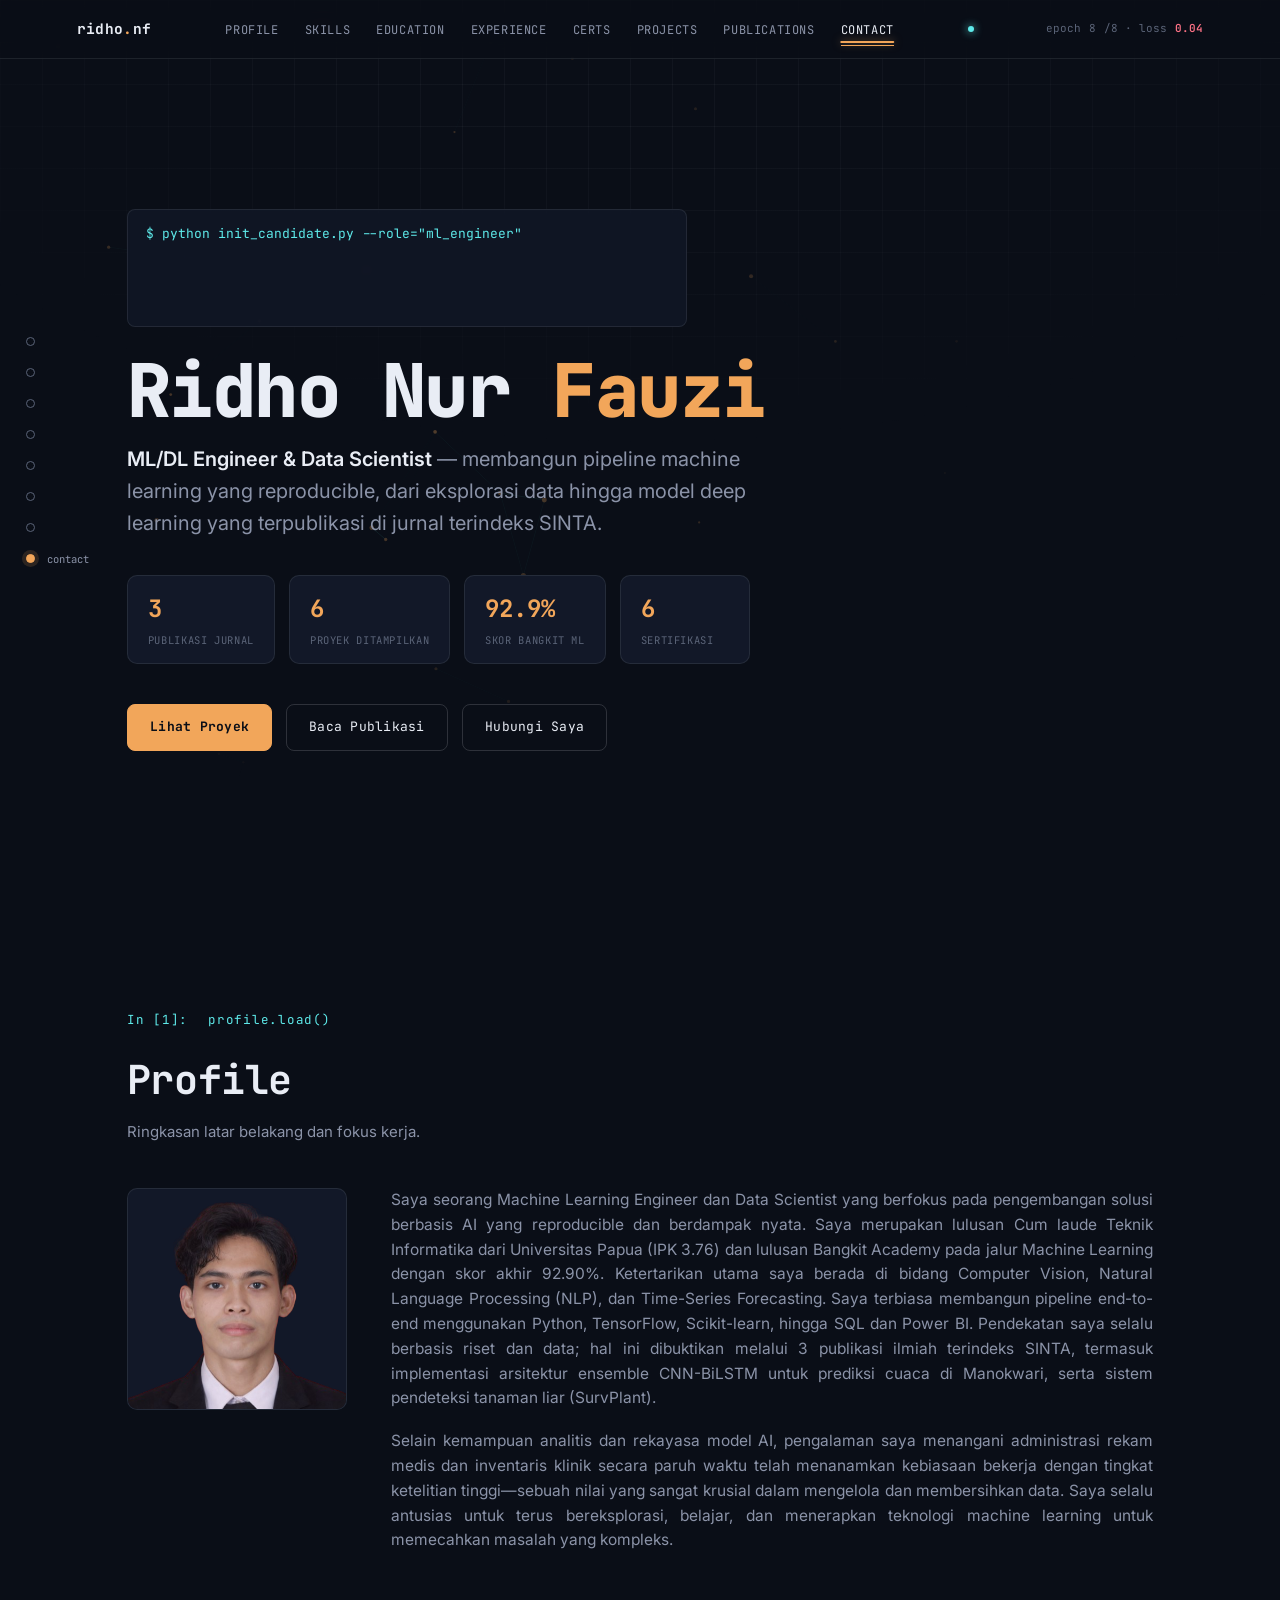
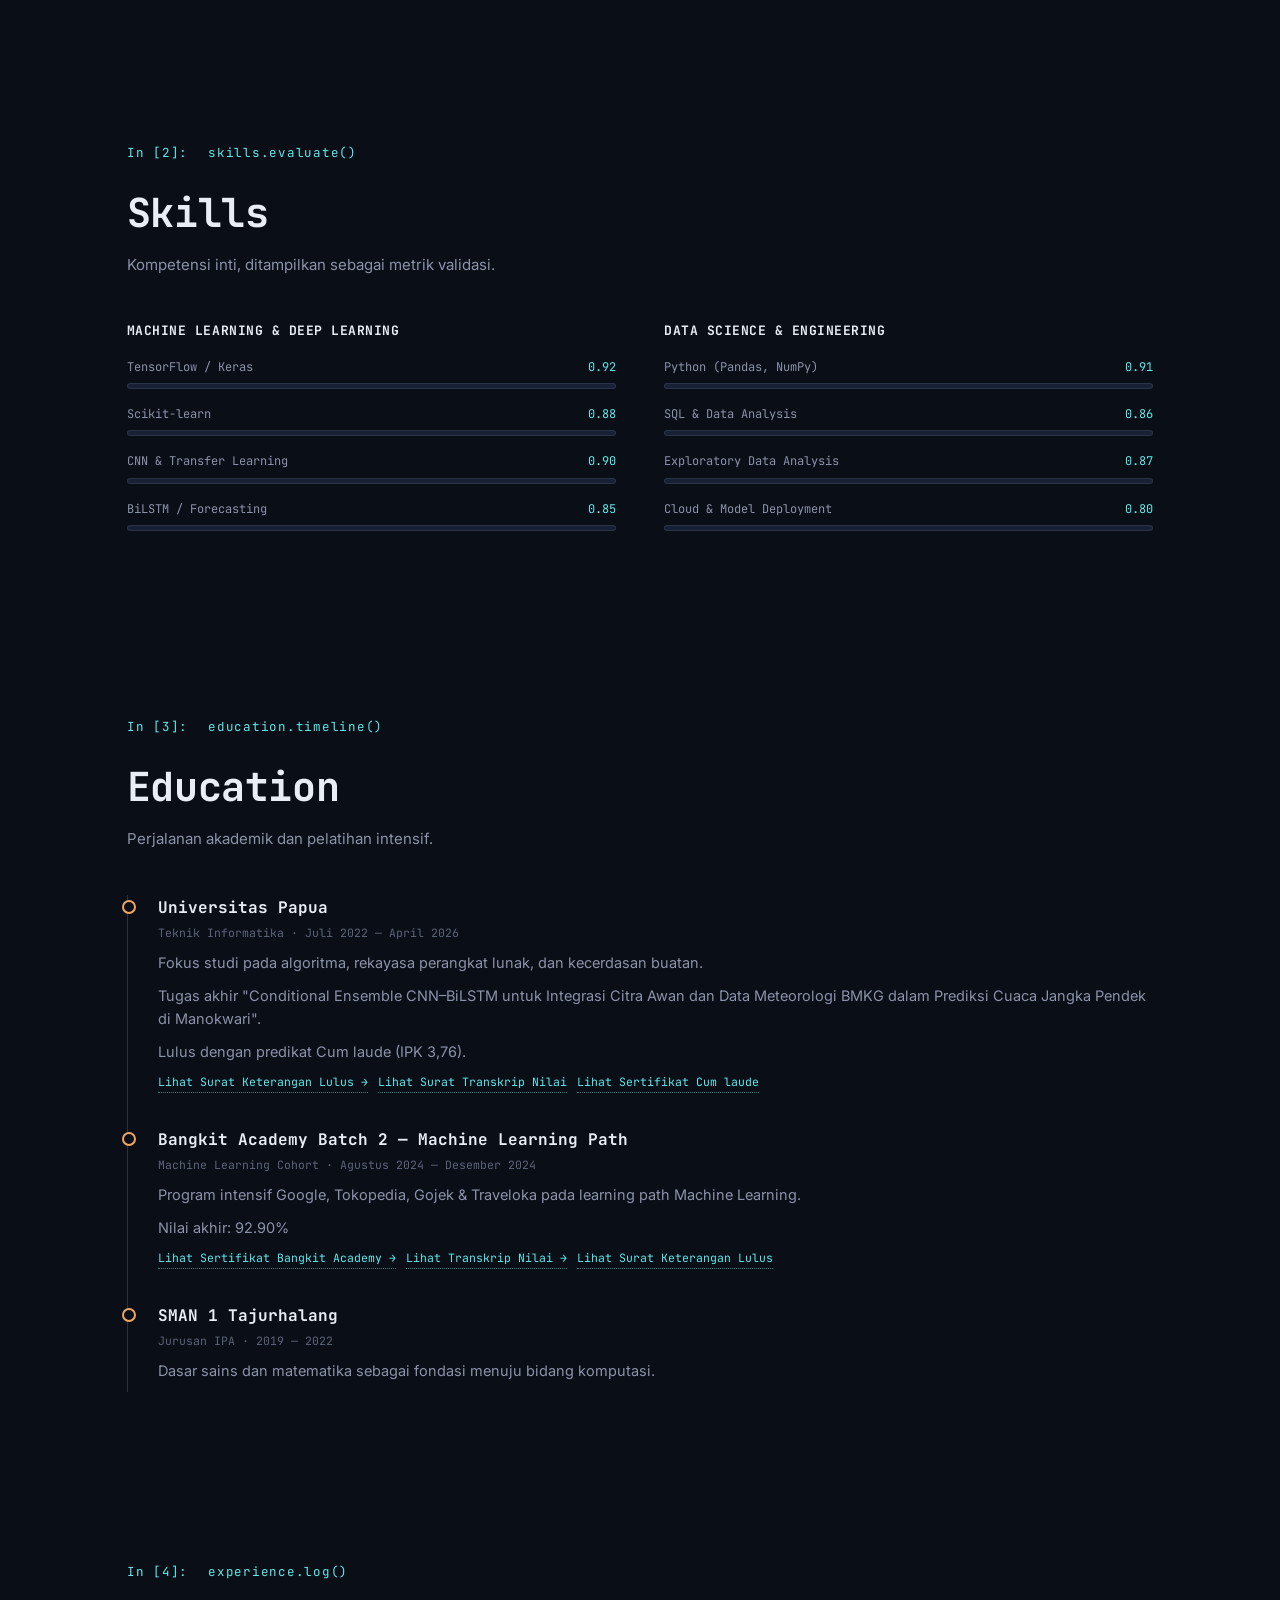
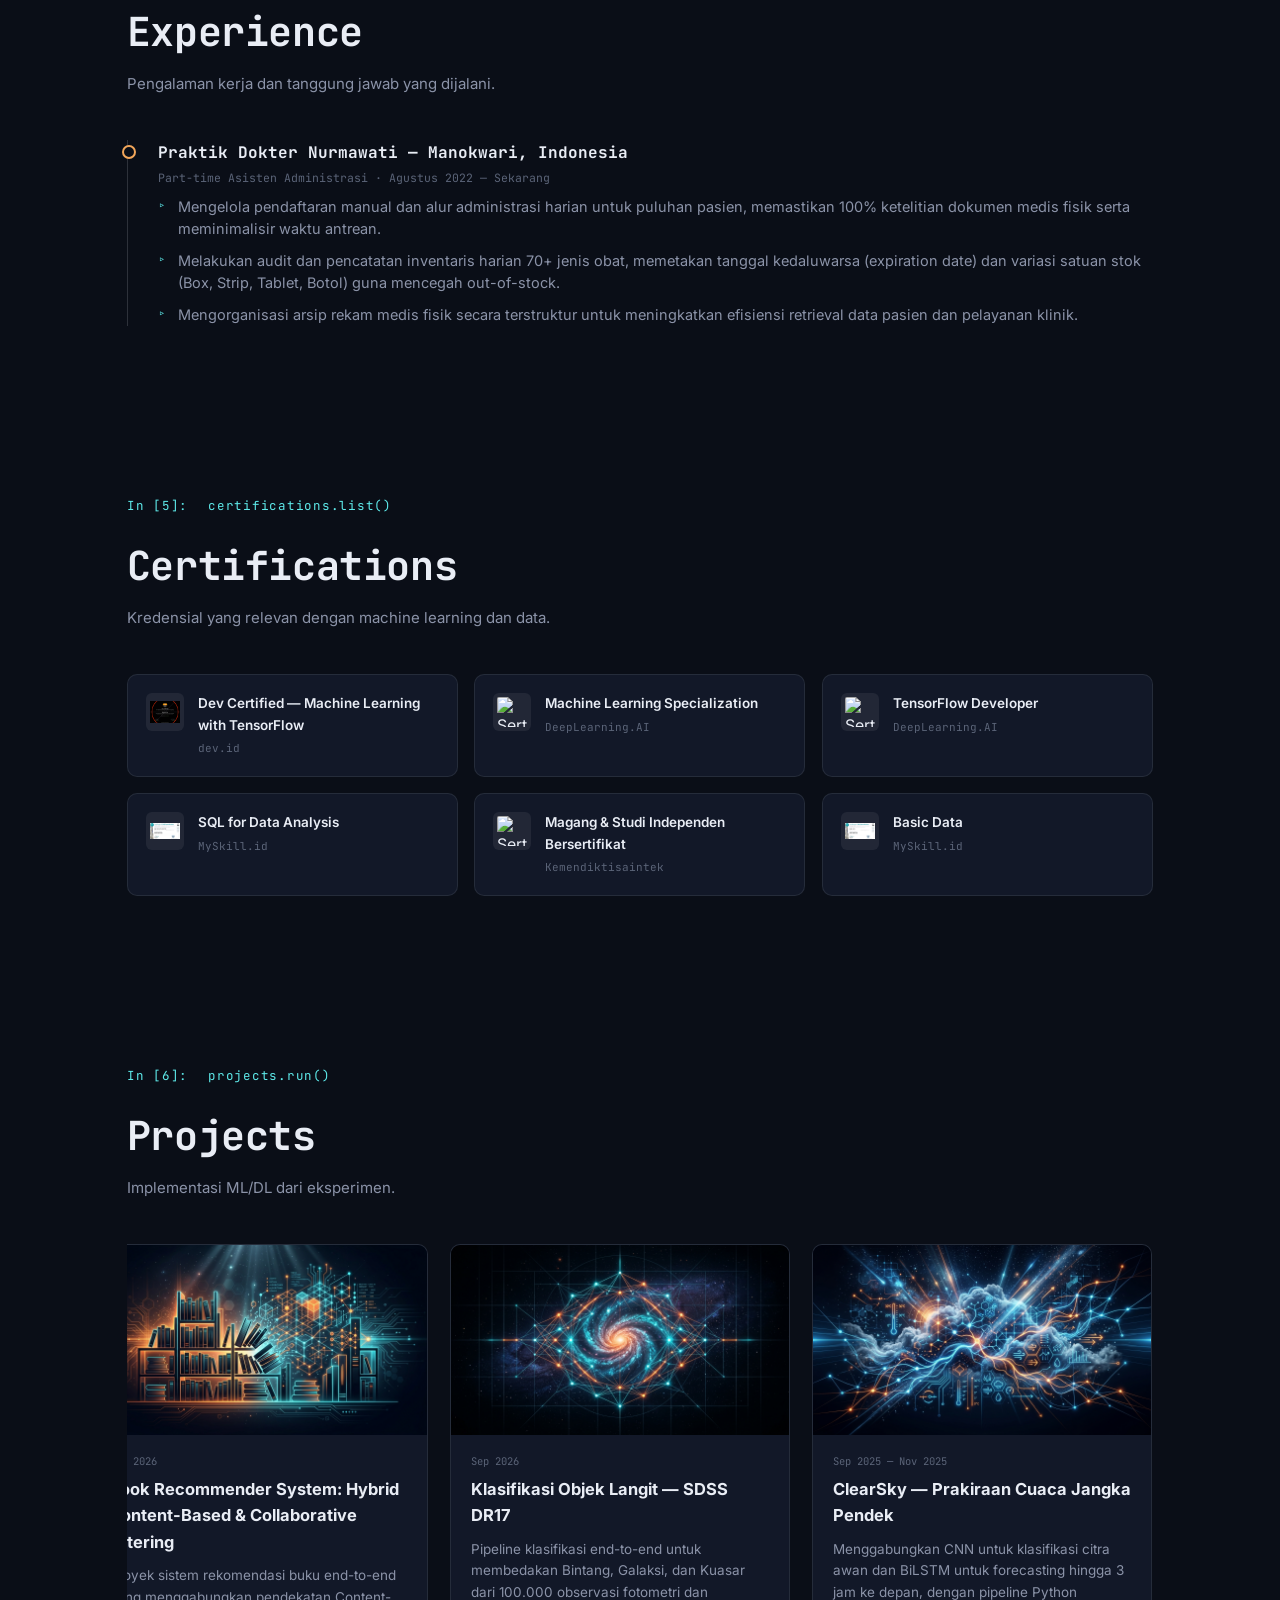
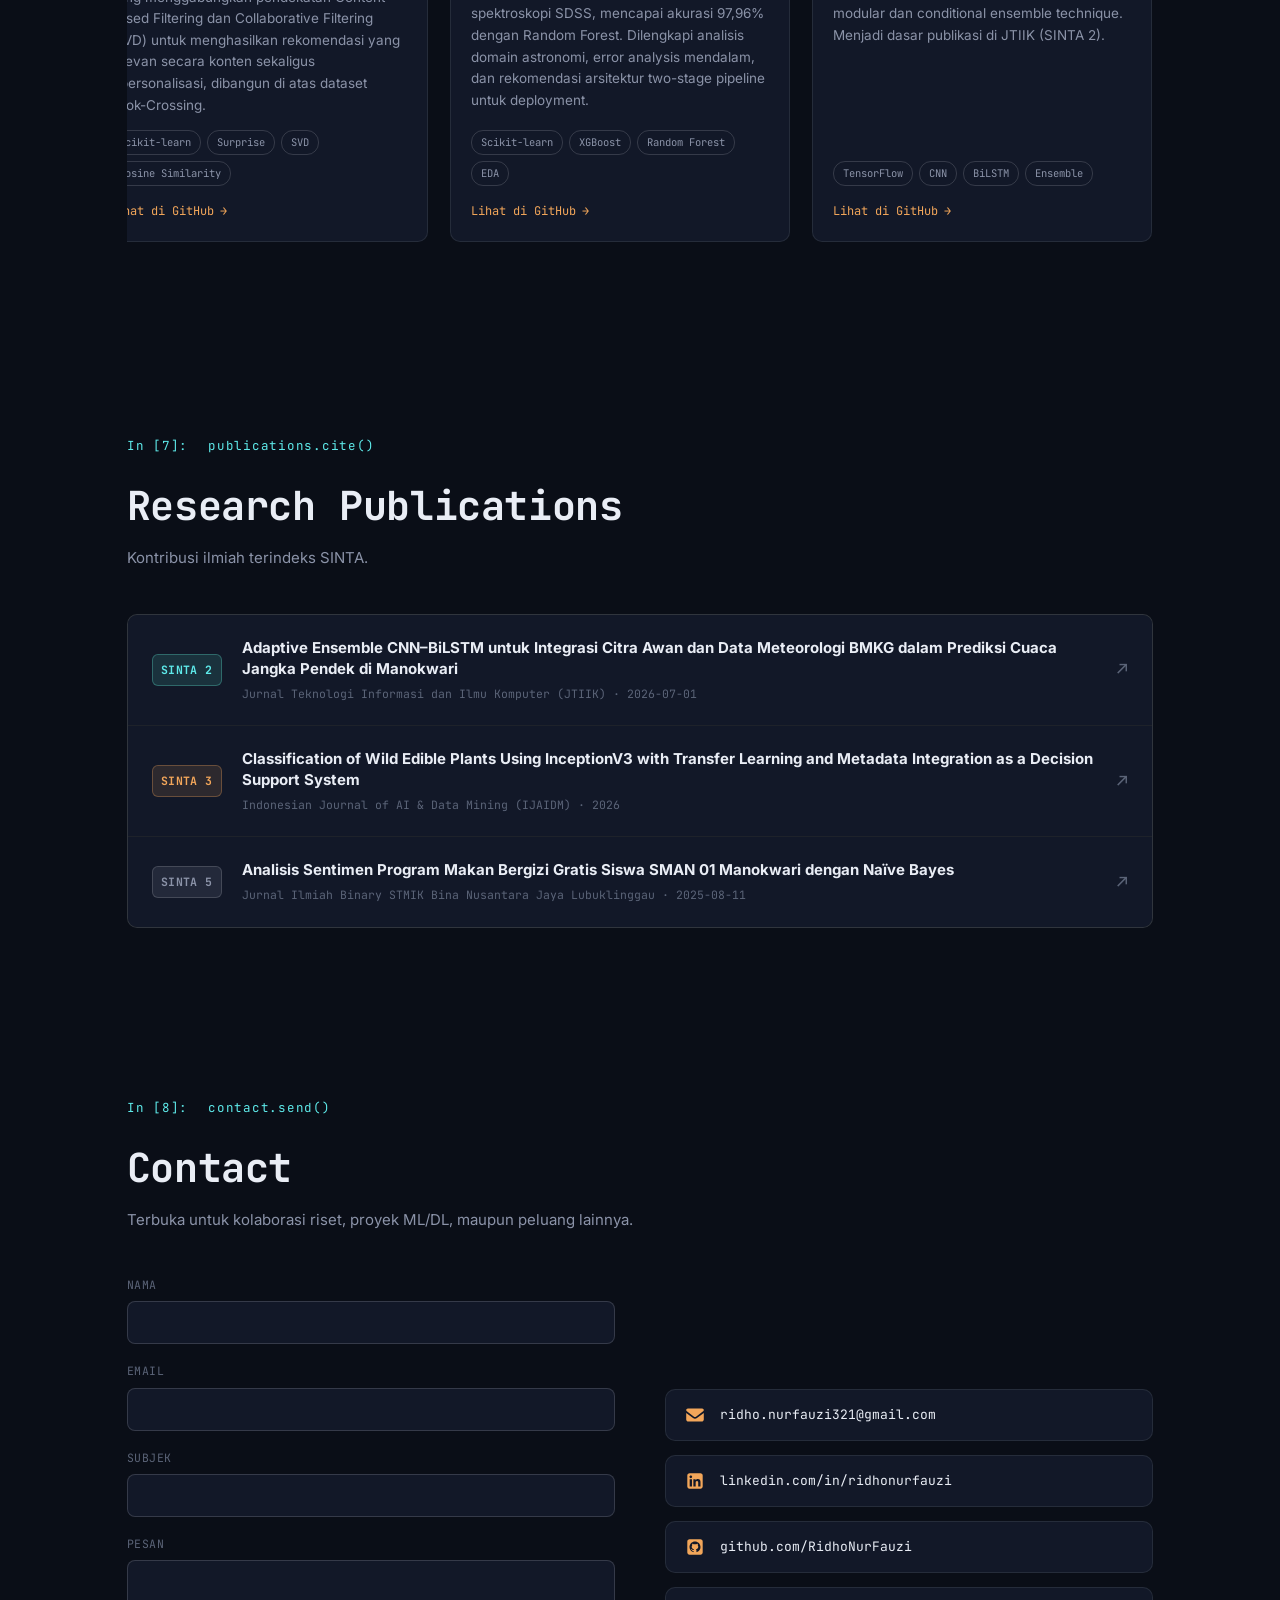
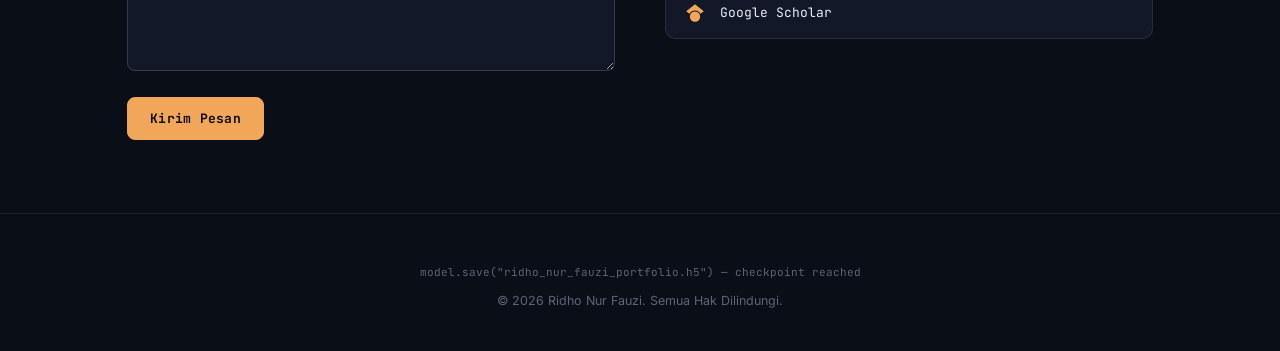
==== commit feee109c: "Updated" ====
--- a/index.html
+++ b/index.html
@@ -231,7 +231,7 @@
 
       <div class="metrics-row">
         <div class="metric"><div class="v" data-target="3" data-suffix="">0</div><div class="k">Publikasi Jurnal</div></div>
-        <div class="metric"><div class="v" data-target="4" data-suffix="">0</div><div class="k">Proyek ML/DL</div></div>
+        <div class="metric"><div class="v" data-target="6" data-suffix="">0</div><div class="k">Proyek Ditampilkan</div></div>
         <div class="metric"><div class="v" data-target="92.9" data-suffix="%" data-decimals="1">0%</div><div class="k">Skor Bangkit ML</div></div>
         <div class="metric"><div class="v" data-target="6" data-suffix="">0</div><div class="k">Sertifikasi</div></div>
       </div>
@@ -255,26 +255,14 @@
       </div>
       <div class="about-text">
         <p>
-          Saya seorang ML/DL Engineer &amp; Data Scientist, lulusan <b>Cum laude</b> Teknik Informatika
-          Universitas Papua dengan IPK 3.76. Fokus saya pada <b>Machine Learning</b>, <b>Deep Learning</b>,
-          dan <b>Data Science</b>. Saya lulus dari Bangkit Academy Batch 2 pada learning path Machine
-          Learning dengan nilai akhir 92.90%, dan memiliki pengalaman proyek nyata di computer vision,
-          NLP, forecasting, dan deployment model ke produksi.
+          Saya seorang Machine Learning Engineer dan Data Scientist yang berfokus pada pengembangan solusi berbasis AI yang reproducible dan berdampak nyata. Saya merupakan lulusan Cum laude Teknik Informatika dari Universitas Papua (IPK 3.76) dan lulusan Bangkit Academy pada jalur Machine Learning dengan skor akhir 92.90%.
+Ketertarikan utama saya berada di bidang Computer Vision, Natural Language Processing (NLP), dan Time-Series Forecasting. Saya terbiasa membangun pipeline end-to-end menggunakan Python, TensorFlow, Scikit-learn, hingga SQL dan Power BI. Pendekatan saya selalu berbasis riset dan data; hal ini dibuktikan melalui 3 publikasi ilmiah terindeks SINTA, termasuk implementasi arsitektur ensemble CNN-BiLSTM untuk prediksi cuaca di Manokwari, serta sistem pendeteksi tanaman liar (SurvPlant).
         </p>
         <p>
-          Karya saya telah melalui proses publikasi ilmiah mulai dari ensemble CNN–BiLSTM untuk
-          prediksi cuaca jangka pendek, klasifikasi tanaman liar dengan transfer learning, hingga
-          analisis sentimen berbasis Naïve Bayes. Saya percaya pada teknologi yang berdampak nyata,
-          reproducible, dan transparan.
+          Selain kemampuan analitis dan rekayasa model AI, pengalaman saya menangani administrasi rekam medis dan inventaris klinik secara paruh waktu telah menanamkan kebiasaan bekerja dengan tingkat ketelitian tinggi—sebuah nilai yang sangat krusial dalam mengelola dan membersihkan data. Saya selalu antusias untuk terus bereksplorasi, belajar, dan menerapkan teknologi machine learning untuk memecahkan masalah yang kompleks.
         </p>
         <div class="tag-row">
-          <span class="tag">Machine Learning</span>
-          <span class="tag">Deep Learning</span>
-          <span class="tag">Computer Vision</span>
-          <span class="tag">NLP</span>
-          <span class="tag">Forecasting</span>
-          <span class="tag">Data Analysis</span>
-          <span class="tag">Model Deployment</span>
+
         </div>
       </div>
     </div>
@@ -322,7 +310,7 @@
       </div>
       </div>
       <div class="tl-item">
-        <h3>Bangkit Academy Batch 2 — </h3>
+        <h3>Bangkit Academy Batch 2 — Machine Learning Path</h3>
           <div class="period">Machine Learning Cohort · Agustus 2024 — Desember 2024</div>
           <p>Program intensif Google, Tokopedia, Gojek &amp; Traveloka pada learning path Machine Learning.</p>
           <p>Nilai akhir: 92.90%</p>
@@ -395,8 +383,26 @@
   <section id="projects" class="reveal" aria-labelledby="projects-title">
     <div class="eyebrow" data-n="6"><span class="bracket"></span> projects.run()</div>
     <h2 class="title" id="projects-title">Projects</h2>
-    <p class="subtitle">Implementasi ML/DL dari eksperimen hingga deployment.</p>
+    <p class="subtitle">Implementasi ML/DL dari eksperimen.</p>
     <div class="proj-grid">
+      <a class="proj-card" href="https://github.com/RidhoNurFauzi/Book-Recommender-System-Hybrid-Content-Based-Collaborative-Filtering-" target="_blank" rel="noopener noreferrer">
+        <div class="proj-thumb">
+          <img src="../project/library.jfif" alt="Book Recommender System: Hybrid Content-Based & Collaborative Filtering" loading="lazy" decoding="async" />
+          <div class="detect-frame">
+            <span class="corner tl"></span><span class="corner tr"></span><span class="corner bl"></span><span class="corner br"></span>
+            <span class="detect-label">stellar_class <b class="conf" data-conf="0.98">0.00</b></span>
+          </div>
+        </div>
+        <div class="proj-body">
+          <div class="period">Sep 2026</div>
+          <h3>Book Recommender System: Hybrid Content-Based & Collaborative Filtering</h3>
+          <p class="desc">Proyek sistem rekomendasi buku end-to-end yang menggabungkan pendekatan Content-Based Filtering dan Collaborative Filtering (SVD) untuk menghasilkan rekomendasi yang relevan secara konten sekaligus dipersonalisasi, dibangun di atas dataset Book-Crossing.</p>
+          <div class="stack-row">
+            <span class="stack-chip">Scikit-learn</span><span class="stack-chip">Surprise</span><span class="stack-chip">SVD</span><span class="stack-chip">Cosine Similarity</span>
+          </div>
+          <span class="proj-link">Lihat di GitHub</span>
+        </div>
+      </a>
       <a class="proj-card" href="https://github.com/RidhoNurFauzi/Stellar-Classification" target="_blank" rel="noopener noreferrer">
         <div class="proj-thumb">
           <img src="../project/stellar_classification.jfif" alt="Visualisasi proyek klasifikasi objek langit Bintang, Galaksi, dan Kuasar dari data SDSS" loading="lazy" decoding="async" />
--- a/style.css
+++ b/style.css
@@ -179,7 +179,12 @@
 .avatar-wrap:hover{border-color:var(--amber);}
 .avatar-wrap img{aspect-ratio:1/1; object-fit:cover; width:100%; transition:transform .5s ease;}
 .avatar-wrap:hover img{transform:scale(1.05);}
-.about-text p{color:var(--text-muted); font-size:15.5px; margin:0 0 18px;}
+.about-text p {
+  color: var(--text-muted); 
+  font-size: 15.5px; 
+  margin: 0 0 18px;
+  text-align: justify; /* Tambahkan baris ini untuk rata kanan-kiri */
+}
 .tag-row{display:flex; flex-wrap:wrap; gap:8px; margin-top:20px;}
 .tag{
 font-family:var(--mono); font-size:11.5px; color:var(--cyan); border:1px solid rgba(94,234,212,0.28);
@@ -237,11 +242,47 @@
 .cert-card .name{font-size:13.5px; color:var(--text-primary); font-weight:600; margin-bottom:4px;}
 .cert-card .issuer{font-family:var(--mono); font-size:11px; color:var(--text-faint);}
 
-/* ---------- PROJECTS ---------- */
-.proj-grid{display:grid; grid-template-columns:repeat(auto-fill,minmax(320px,1fr)); gap:22px;}
-.proj-card{
-border:1px solid var(--line); background:var(--bg-panel); border-radius:var(--radius);
-overflow:hidden; display:flex; flex-direction:column; transition:border-color .2s, transform .2s, box-shadow .3s;
+/* ---------- PROJECTS (Carousel Mulus / Marquee) ---------- */
+.proj-grid {
+  display: flex;
+  gap: 22px;
+  overflow-x: auto;
+  /* scroll-snap-type dihilangkan agar tidak patah-patah */
+  padding-bottom: 24px; 
+  -ms-overflow-style: none;
+  scrollbar-width: none;
+}
+.proj-grid::-webkit-scrollbar {
+  display: none;
+}
+
+.proj-card {
+  flex: 0 0 340px; 
+  /* scroll-snap-align dihilangkan */
+  border: 1px solid var(--line);
+  background: var(--bg-panel);
+  border-radius: var(--radius);
+  overflow: hidden;
+  display: flex;
+  flex-direction: column;
+  transition: border-color .2s, transform .2s, box-shadow .3s;
+  cursor: grab;
+}
+
+.proj-card:active {
+  cursor: grabbing;
+}
+
+.proj-card:hover {
+  border-color: var(--cyan); 
+  transform: translateY(-3px); 
+  box-shadow: 0 16px 32px -18px rgba(94,234,212,0.35);
+}
+
+@media (max-width: 600px) {
+  .proj-card {
+    flex: 0 0 280px; 
+  }
 }
 .proj-card:hover{border-color:var(--cyan); transform:translateY(-3px); box-shadow:0 16px 32px -18px rgba(94,234,212,0.35);}
 .proj-thumb{aspect-ratio:16/9; background:var(--bg-panel-alt); overflow:hidden; position:relative;}
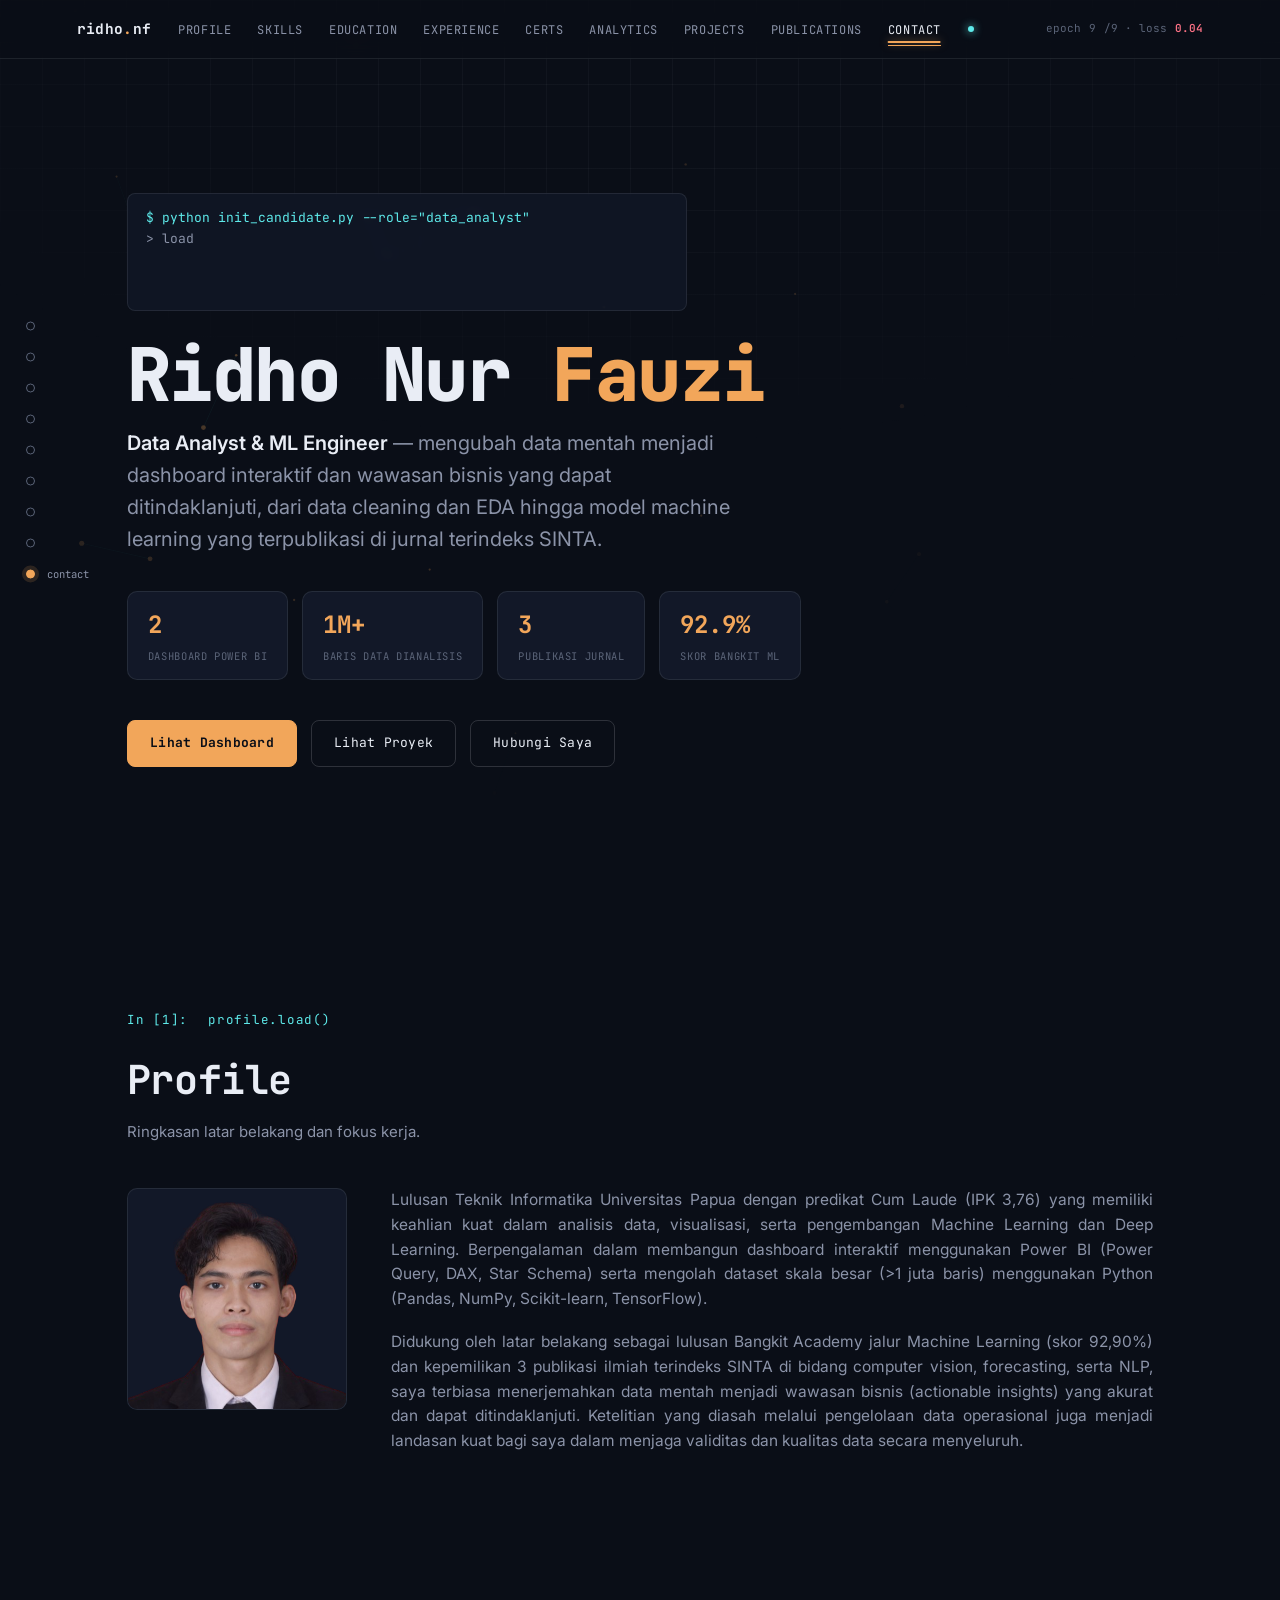
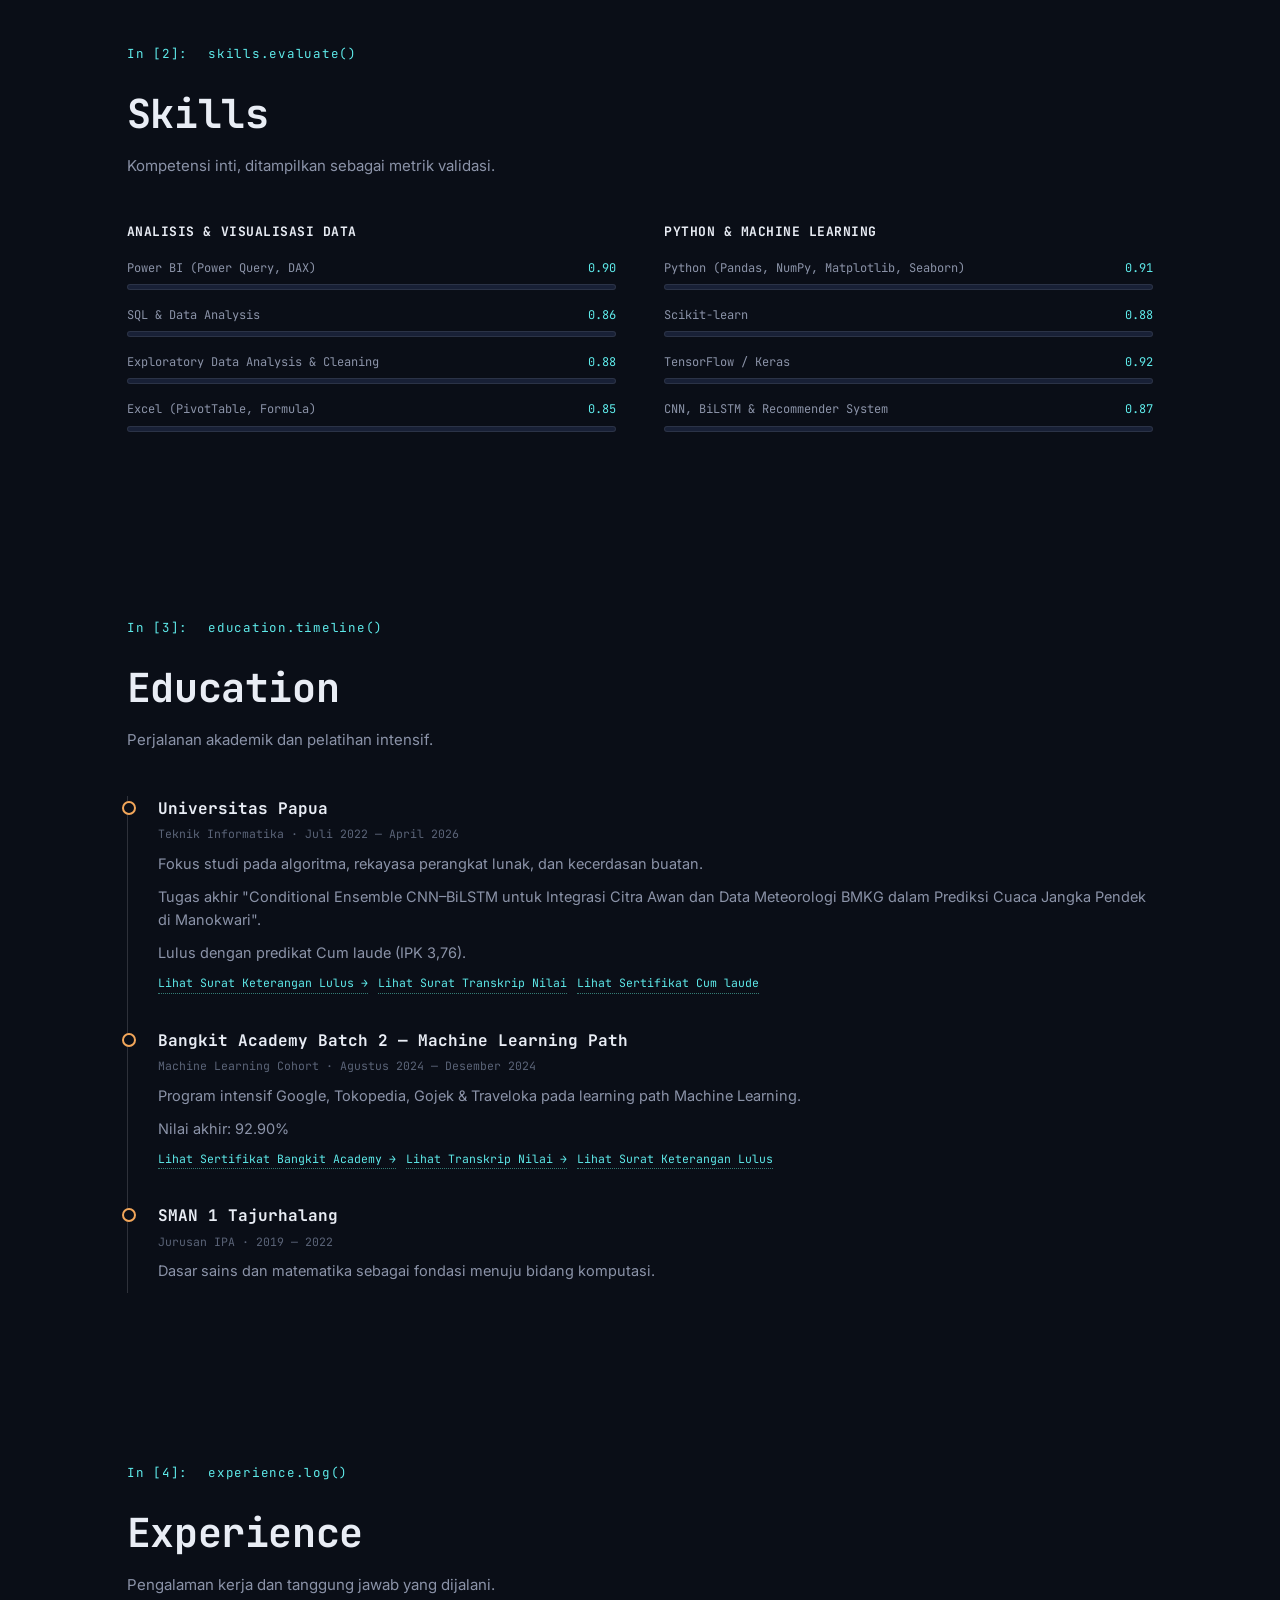
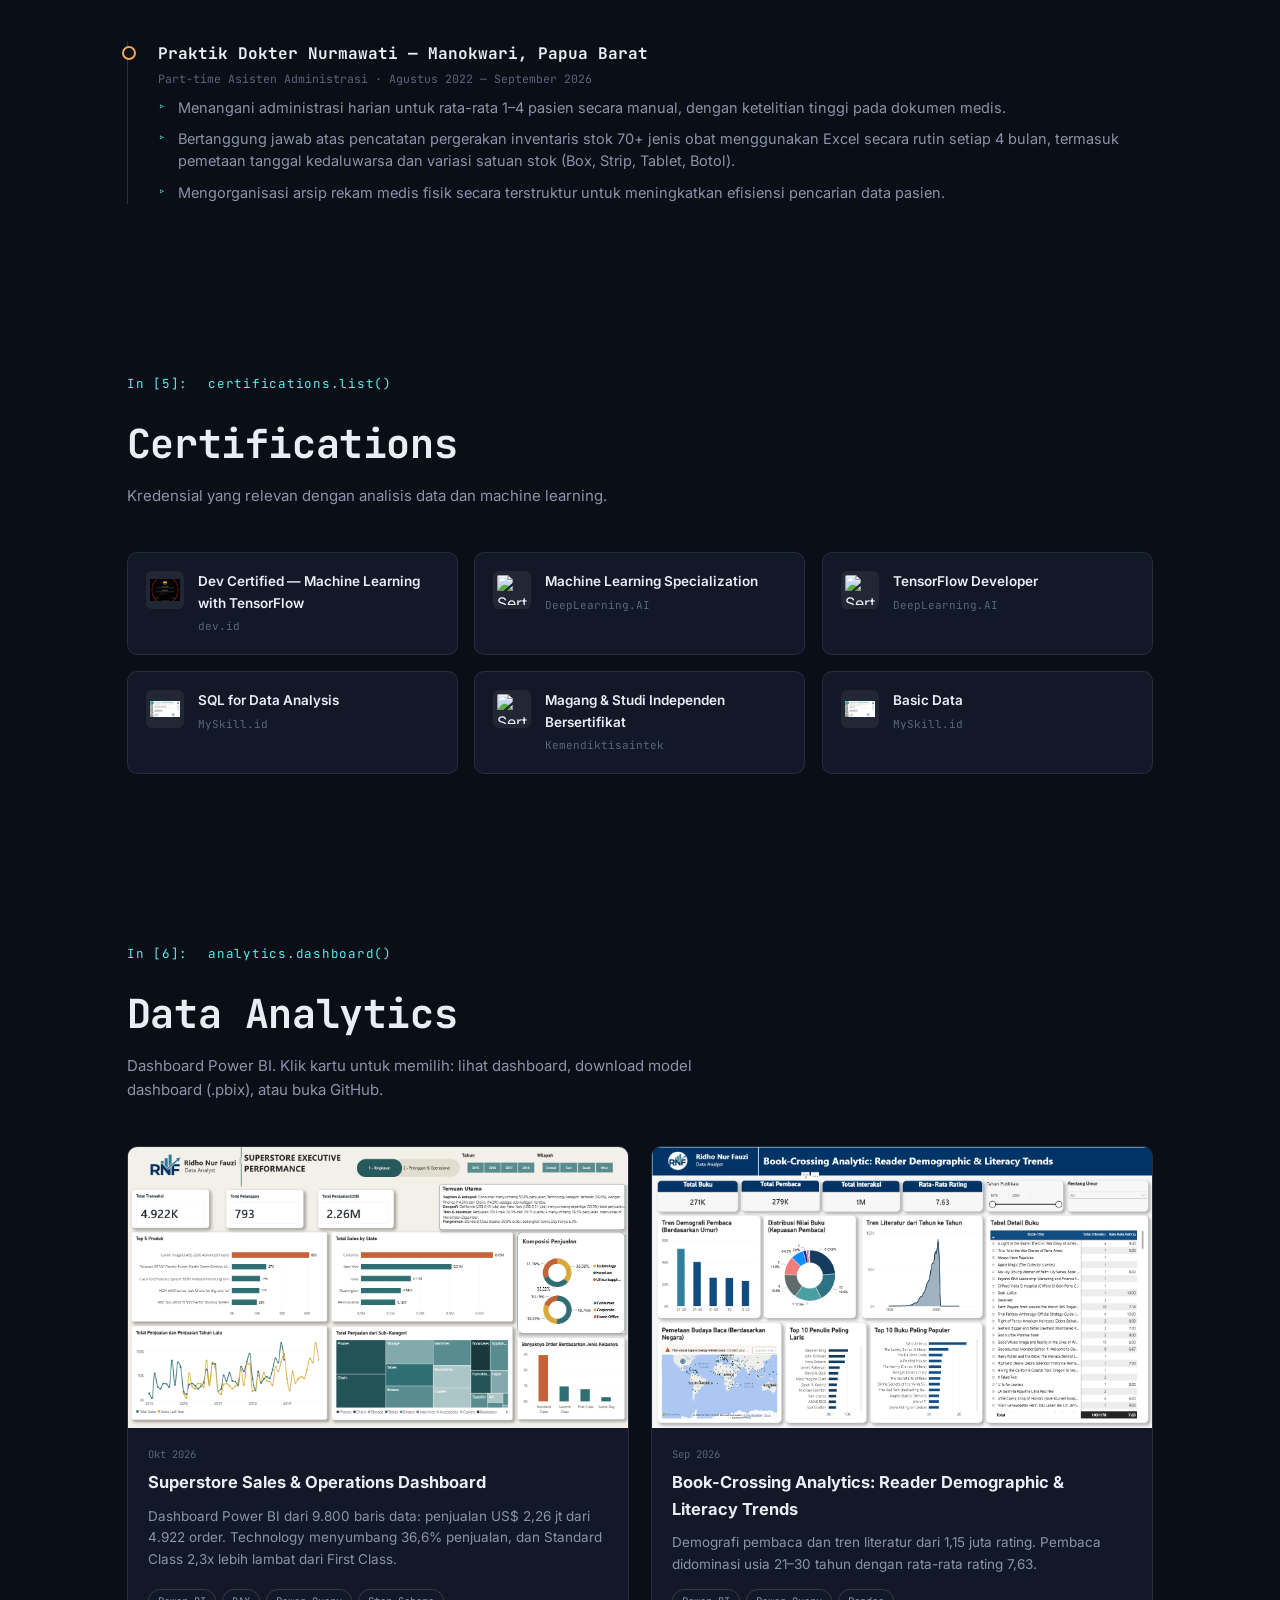
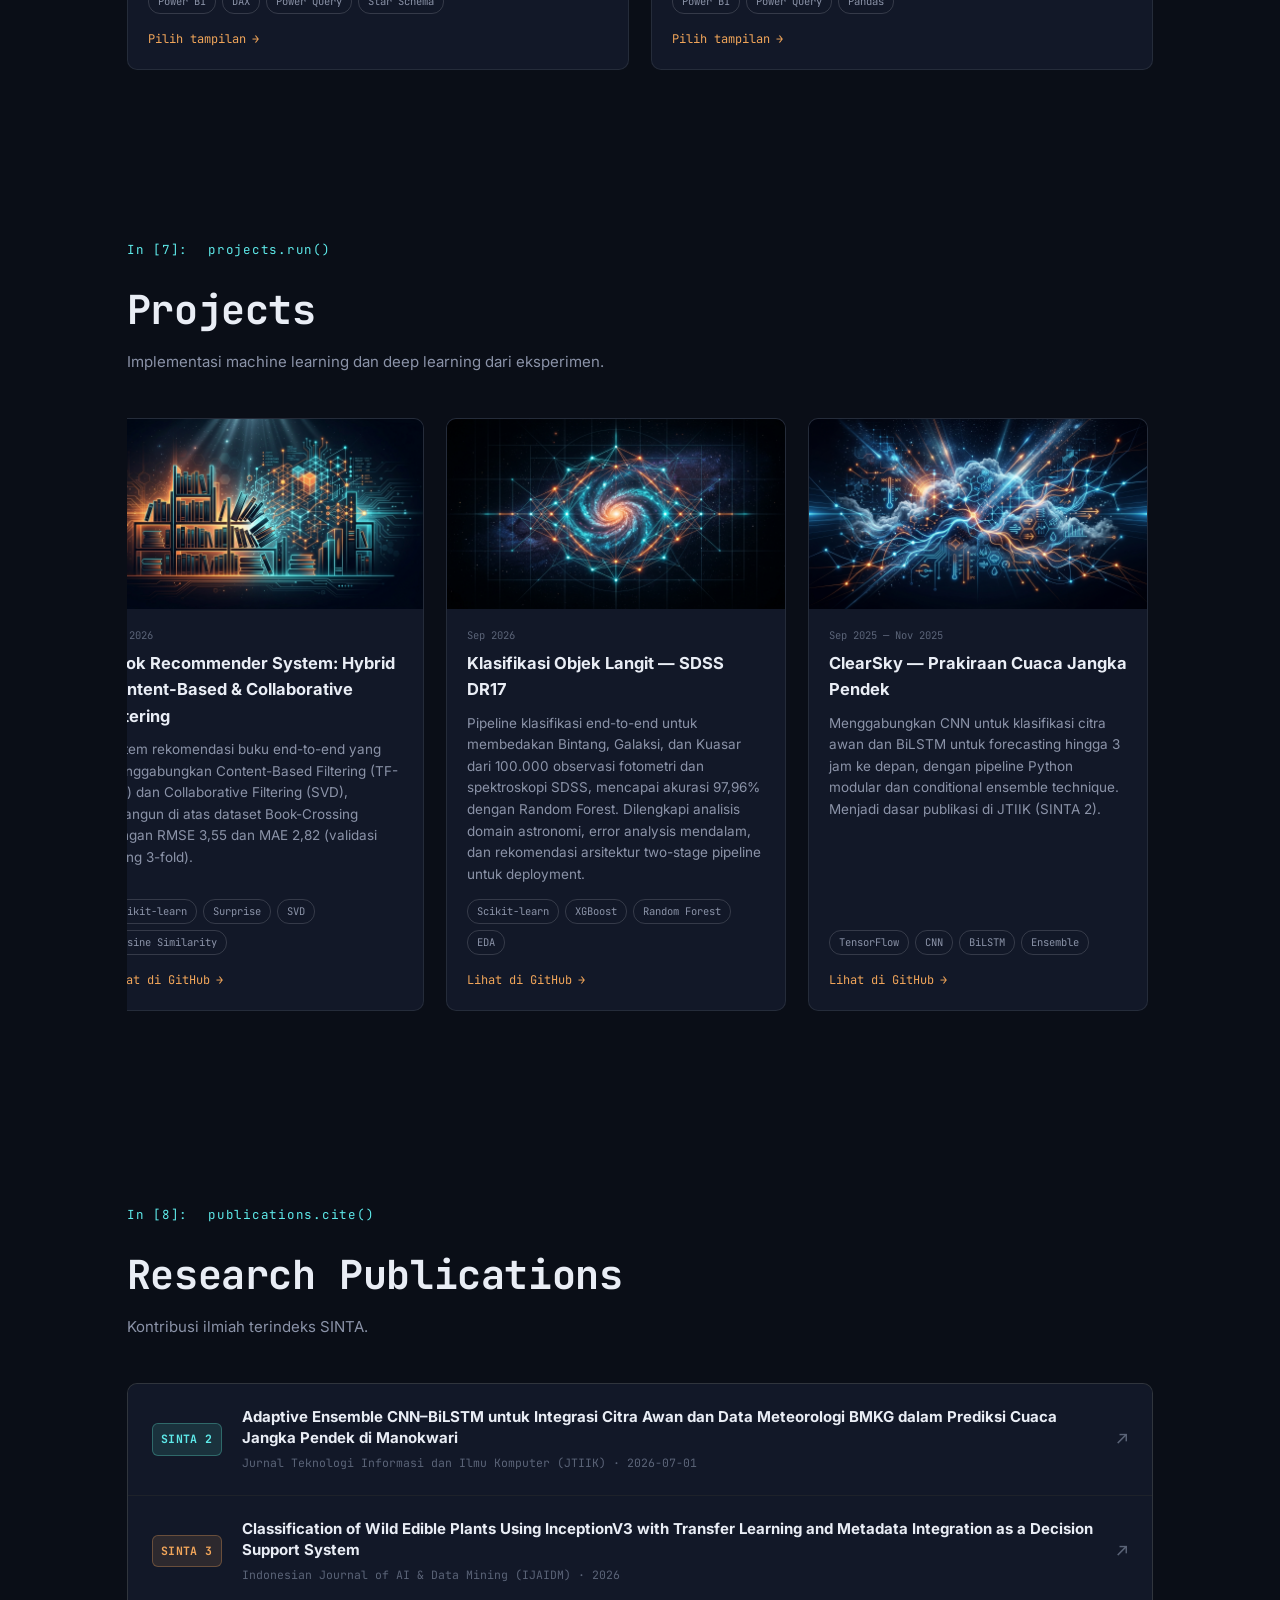
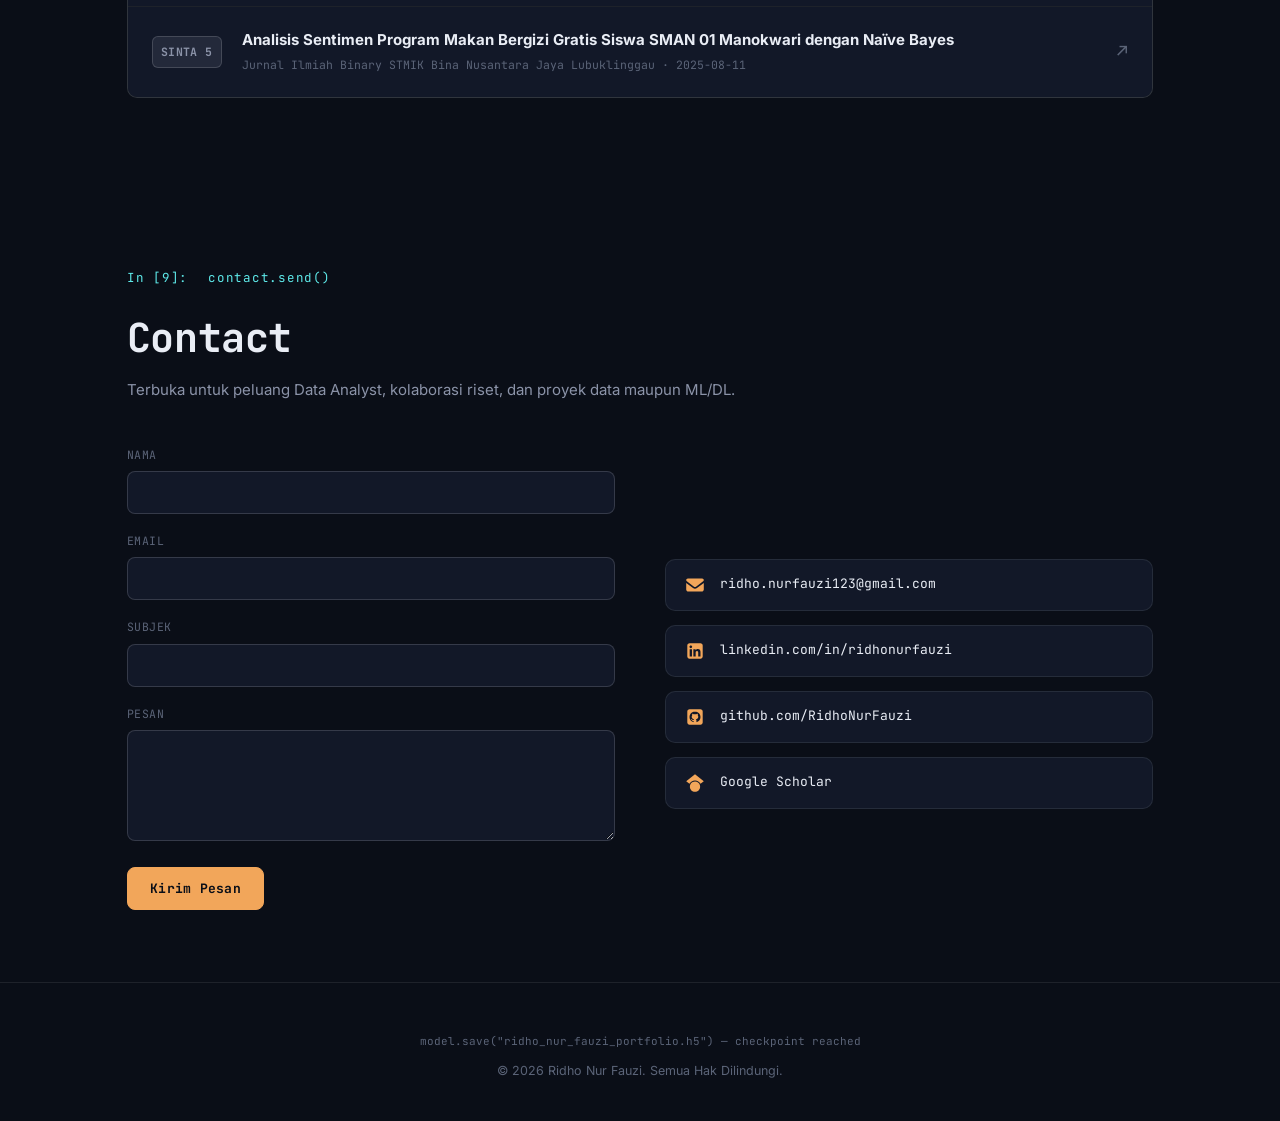
==== commit ec5c9e1d: "adding data analyst" ====
--- a/index.html
+++ b/index.html
@@ -5,9 +5,9 @@
 <meta name="viewport" content="width=device-width, initial-scale=1.0" />
 
 <!-- ===== PRIMARY SEO META ===== -->
-<title>Ridho Nur Fauzi — ML/DL Engineer &amp; Data Scientist</title>
-<meta name="description" content="Portofolio Ridho Nur Fauzi, ML/DL Engineer & Data Scientist lulusan Cumlaude Universitas Papua (IPK 3.76). 3 publikasi jurnal terindeks SINTA, proyek CNN-BiLSTM, computer vision, dan NLP." />
-<meta name="keywords" content="Ridho Nur Fauzi, Machine Learning Engineer, Deep Learning, Data Scientist, TensorFlow, CNN BiLSTM, Universitas Papua, Bangkit Academy, SINTA journal" />
+<title>Ridho Nur Fauzi — Data Analyst &amp; ML Engineer</title>
+<meta name="description" content="Portofolio Ridho Nur Fauzi, Data Analyst & ML Engineer lulusan Cumlaude Universitas Papua (IPK 3.76). Dashboard Power BI (DAX, Power Query), SQL, Python, serta 3 publikasi jurnal terindeks SINTA." />
+<meta name="keywords" content="Ridho Nur Fauzi, Data Analyst, Power BI, DAX, Power Query, SQL, Python, Machine Learning Engineer, Data Scientist, Universitas Papua, Bangkit Academy, SINTA journal" />
 <meta name="author" content="Ridho Nur Fauzi" />
 <meta name="robots" content="index, follow, max-image-preview:large, max-snippet:-1" />
 <link rel="canonical" href="https://ridhonurfauzi.netlify.app/" />
@@ -17,8 +17,8 @@
 
 <!-- ===== OPEN GRAPH (Facebook, LinkedIn, WhatsApp previews) ===== -->
 <meta property="og:type" content="profile" />
-<meta property="og:title" content="Ridho Nur Fauzi — ML/DL Engineer & Data Scientist" />
-<meta property="og:description" content="Portofolio Ridho Nur Fauzi: proyek Machine Learning & Deep Learning, 3 publikasi jurnal terindeks SINTA, lulusan Cumlaude Universitas Papua." />
+<meta property="og:title" content="Ridho Nur Fauzi — Data Analyst & ML Engineer" />
+<meta property="og:description" content="Portofolio Ridho Nur Fauzi: dashboard Power BI, analisis data dengan SQL & Python, proyek Machine Learning, dan 3 publikasi jurnal terindeks SINTA." />
 <meta property="og:image" content="https://ridhonurfauzi.netlify.app/profile/foto-diri1.png" />
 <meta property="og:image:width" content="800" />
 <meta property="og:image:height" content="800" />
@@ -31,8 +31,8 @@
 
 <!-- ===== TWITTER CARD ===== -->
 <meta name="twitter:card" content="summary_large_image" />
-<meta name="twitter:title" content="Ridho Nur Fauzi — ML/DL Engineer & Data Scientist" />
-<meta name="twitter:description" content="Portofolio ML/DL Engineer & Data Scientist: publikasi jurnal SINTA, proyek CNN-BiLSTM, computer vision, dan NLP." />
+<meta name="twitter:title" content="Ridho Nur Fauzi — Data Analyst & ML Engineer" />
+<meta name="twitter:description" content="Portofolio Data Analyst & ML Engineer: dashboard Power BI, SQL, Python, dan publikasi jurnal SINTA." />
 <meta name="twitter:image" content="https://ridhonurfauzi.netlify.app/profile/foto-diri1.png" />
 <meta name="twitter:image:alt" content="Foto profil Ridho Nur Fauzi" />
 
@@ -52,10 +52,7 @@
   .skip-link:focus{ left:16px; top:16px; width:auto; height:auto; }
 </style>
 
-<!-- ===== STRUCTURED DATA: unified graph (WebPage + Person + Publications) =====
-     A single @graph with @id references lets Google connect the page, the
-     person, and the scholarly articles as one entity instead of three
-     disconnected blocks — stronger signal for Knowledge Panel eligibility. -->
+<!-- ===== STRUCTURED DATA: unified graph (WebPage + Person + Publications) ===== -->
 <script type="application/ld+json">
 {
   "@context": "https://schema.org",
@@ -71,13 +68,13 @@
       "@type": "WebPage",
       "@id": "https://ridhonurfauzi.netlify.app/#webpage",
       "url": "https://ridhonurfauzi.netlify.app/",
-      "name": "Ridho Nur Fauzi — ML/DL Engineer & Data Scientist",
-      "description": "Portofolio Ridho Nur Fauzi, ML/DL Engineer & Data Scientist lulusan Cumlaude Universitas Papua. 3 publikasi jurnal terindeks SINTA, proyek CNN-BiLSTM, computer vision, dan NLP.",
+      "name": "Ridho Nur Fauzi — Data Analyst & ML Engineer",
+      "description": "Portofolio Ridho Nur Fauzi, Data Analyst & ML Engineer lulusan Cumlaude Universitas Papua. Dashboard Power BI, SQL, Python, dan 3 publikasi jurnal terindeks SINTA.",
       "inLanguage": "id-ID",
       "isPartOf": { "@id": "https://ridhonurfauzi.netlify.app/#website" },
       "about": { "@id": "https://ridhonurfauzi.netlify.app/#person" },
       "primaryImageOfPage": "https://ridhonurfauzi.netlify.app/profile/foto-diri1.png",
-      "dateModified": "2026-08-16"
+      "dateModified": "2026-10-13"
     },
     {
       "@type": "Person",
@@ -85,8 +82,8 @@
       "name": "Ridho Nur Fauzi",
       "url": "https://ridhonurfauzi.netlify.app/",
       "image": "https://ridhonurfauzi.netlify.app/profile/foto-diri1.png",
-      "jobTitle": "ML/DL Engineer & Data Scientist",
-      "description": "ML/DL Engineer & Data Scientist lulusan Cumlaude Teknik Informatika Universitas Papua (IPK 3.76), dengan 3 publikasi jurnal terindeks SINTA di bidang computer vision, forecasting, dan NLP.",
+      "jobTitle": "Data Analyst & ML Engineer",
+      "description": "Data Analyst & ML Engineer lulusan Cumlaude Teknik Informatika Universitas Papua (IPK 3.76), berpengalaman membangun dashboard Power BI dan analisis data dengan SQL & Python, serta 3 publikasi jurnal terindeks SINTA.",
       "alumniOf": [
         {
           "@type": "CollegeOrUniversity",
@@ -107,13 +104,13 @@
           "name": "Universitas Papua"
         }
       },
-      "knowsAbout": ["Machine Learning", "Deep Learning", "Computer Vision", "Natural Language Processing", "Data Science", "TensorFlow", "CNN-BiLSTM Forecasting"],
+      "knowsAbout": ["Data Analysis", "Data Visualization", "Power BI", "DAX", "Power Query", "SQL", "Exploratory Data Analysis", "Python", "Machine Learning", "Deep Learning", "Computer Vision", "Natural Language Processing"],
       "sameAs": [
         "https://www.linkedin.com/in/ridhonurfauzi",
         "https://github.com/RidhoNurFauzi",
         "https://scholar.google.com/citations?user=gajzMOAAAAAJ&hl=id"
       ],
-      "email": "mailto:ridho.nurfauzi321@gmail.com"
+      "email": "mailto:ridho.nurfauzi123@gmail.com"
     },
     {
       "@type": "ItemList",
@@ -184,6 +181,7 @@
     <li><a href="#education" data-target="education">Education</a></li>
     <li><a href="#experience" data-target="experience">Experience</a></li>
     <li><a href="#certifications" data-target="certifications">Certs</a></li>
+    <li><a href="#analytics" data-target="analytics">Analytics</a></li>
     <li><a href="#projects" data-target="projects">Projects</a></li>
     <li><a href="#publications" data-target="publications">Publications</a></li>
     <li><a href="#contact" data-target="contact">Contact</a></li>
@@ -194,7 +192,7 @@
     <svg class="loss-spark" viewBox="0 0 100 30" preserveAspectRatio="none">
       <path id="lossPath" d="M0,3 C12,5 20,9 30,13 C42,18 52,20 62,23 C74,26 88,28 100,29" />
     </svg>
-    epoch <span id="epochNum">0</span>/8 · loss <b id="lossVal">2.31</b>
+    epoch <span id="epochNum">0</span>/9 · loss <b id="lossVal">2.31</b>
   </div>
 </nav>
 
@@ -205,6 +203,7 @@
   <div class="node" data-target="education" data-label="education"></div>
   <div class="node" data-target="experience" data-label="experience"></div>
   <div class="node" data-target="certifications" data-label="certifications"></div>
+  <div class="node" data-target="analytics" data-label="analytics"></div>
   <div class="node" data-target="projects" data-label="projects"></div>
   <div class="node" data-target="publications" data-label="publications"></div>
   <div class="node" data-target="contact" data-label="contact"></div>
@@ -217,29 +216,30 @@
     <canvas id="netCanvas" class="net-canvas" aria-hidden="true"></canvas>
     <div class="hero-content">
       <div class="term" id="termBox" aria-hidden="true">
-        <div class="term-line" data-text="$ python init_candidate.py --role=&quot;ml_engineer&quot;"><span class="l"></span></div>
+        <div class="term-line" data-text="$ python init_candidate.py --role=&quot;data_analyst&quot;"><span class="l"></span></div>
         <div class="term-line out" data-text="&gt; loading profile: Ridho Nur Fauzi"></div>
-        <div class="term-line out" data-text="&gt; stack: TensorFlow · Scikit-learn · SQL · CV/NLP"></div>
-        <div class="term-line out" data-text="&gt; bangkit_ml_score: 92.90%"></div>
-        <div class="term-line ok" data-text="&gt; status: model converged ✓"><span class="cursor" style="display:none;"></span></div>
+        <div class="term-line out" data-text="&gt; stack: Power BI · DAX · SQL · Python · Excel"></div>
+        <div class="term-line out" data-text="&gt; rows_analyzed: 1,000,000+"></div>
+        <div class="term-line ok" data-text="&gt; status: insights delivered ✓"><span class="cursor" style="display:none;"></span></div>
       </div>
       <h1 id="scrambleName">Ridho Nur <span class="accent">Fauzi</span></h1>
       <p class="role">
-        <b>ML/DL Engineer &amp; Data Scientist</b> — membangun pipeline machine learning yang reproducible,
-        dari eksplorasi data hingga model deep learning yang terpublikasi di jurnal terindeks SINTA.
+        <b>Data Analyst &amp; ML Engineer</b> — mengubah data mentah menjadi dashboard interaktif dan
+        wawasan bisnis yang dapat ditindaklanjuti, dari data cleaning dan EDA hingga model machine learning
+        yang terpublikasi di jurnal terindeks SINTA.
       </p>
 
       <div class="metrics-row">
+        <div class="metric"><div class="v" data-target="2" data-suffix="">0</div><div class="k">Dashboard Power BI</div></div>
+        <div class="metric"><div class="v" data-target="1" data-suffix="M+">0</div><div class="k">Baris Data Dianalisis</div></div>
         <div class="metric"><div class="v" data-target="3" data-suffix="">0</div><div class="k">Publikasi Jurnal</div></div>
-        <div class="metric"><div class="v" data-target="6" data-suffix="">0</div><div class="k">Proyek Ditampilkan</div></div>
         <div class="metric"><div class="v" data-target="92.9" data-suffix="%" data-decimals="1">0%</div><div class="k">Skor Bangkit ML</div></div>
-        <div class="metric"><div class="v" data-target="6" data-suffix="">0</div><div class="k">Sertifikasi</div></div>
       </div>
 
       <div class="hero-cta">
-        <a href="#projects" class="btn primary">Lihat Proyek</a>
-        <a href="#publications" class="btn ghost">Baca Publikasi</a>
-        <a href="mailto:ridho.nurfauzi321@gmail.com" class="btn ghost">Hubungi Saya</a>
+        <a href="#analytics" class="btn primary">Lihat Dashboard</a>
+        <a href="#projects" class="btn ghost">Lihat Proyek</a>
+        <a href="mailto:ridho.nurfauzi123@gmail.com" class="btn ghost">Hubungi Saya</a>
       </div>
     </div>
   </header>
@@ -251,15 +251,14 @@
     <p class="subtitle">Ringkasan latar belakang dan fokus kerja.</p>
     <div class="about-grid">
       <div class="avatar-wrap">
-        <img src="../profile/personal.png" alt="Foto profil Ridho Nur Fauzi, ML/DL Engineer dan Data Scientist" width="220" height="220" loading="eager" decoding="async" />
+        <img src="../profile/personal.png" alt="Foto profil Ridho Nur Fauzi, Data Analyst dan ML Engineer" width="220" height="220" loading="eager" decoding="async" />
       </div>
       <div class="about-text">
         <p>
-          Saya seorang Machine Learning Engineer dan Data Scientist yang berfokus pada pengembangan solusi berbasis AI yang reproducible dan berdampak nyata. Saya merupakan lulusan Cum laude Teknik Informatika dari Universitas Papua (IPK 3.76) dan lulusan Bangkit Academy pada jalur Machine Learning dengan skor akhir 92.90%.
-Ketertarikan utama saya berada di bidang Computer Vision, Natural Language Processing (NLP), dan Time-Series Forecasting. Saya terbiasa membangun pipeline end-to-end menggunakan Python, TensorFlow, Scikit-learn, hingga SQL dan Power BI. Pendekatan saya selalu berbasis riset dan data; hal ini dibuktikan melalui 3 publikasi ilmiah terindeks SINTA, termasuk implementasi arsitektur ensemble CNN-BiLSTM untuk prediksi cuaca di Manokwari, serta sistem pendeteksi tanaman liar (SurvPlant).
+          Lulusan Teknik Informatika Universitas Papua dengan predikat Cum Laude (IPK 3,76) yang memiliki keahlian kuat dalam analisis data, visualisasi, serta pengembangan Machine Learning dan Deep Learning. Berpengalaman dalam membangun dashboard interaktif menggunakan Power BI (Power Query, DAX, Star Schema) serta mengolah dataset skala besar (>1 juta baris) menggunakan Python (Pandas, NumPy, Scikit-learn, TensorFlow).
         </p>
         <p>
-          Selain kemampuan analitis dan rekayasa model AI, pengalaman saya menangani administrasi rekam medis dan inventaris klinik secara paruh waktu telah menanamkan kebiasaan bekerja dengan tingkat ketelitian tinggi—sebuah nilai yang sangat krusial dalam mengelola dan membersihkan data. Saya selalu antusias untuk terus bereksplorasi, belajar, dan menerapkan teknologi machine learning untuk memecahkan masalah yang kompleks.
+          Didukung oleh latar belakang sebagai lulusan Bangkit Academy jalur Machine Learning (skor 92,90%) dan kepemilikan 3 publikasi ilmiah terindeks SINTA di bidang computer vision, forecasting, serta NLP, saya terbiasa menerjemahkan data mentah menjadi wawasan bisnis (actionable insights) yang akurat dan dapat ditindaklanjuti. Ketelitian yang diasah melalui pengelolaan data operasional juga menjadi landasan kuat bagi saya dalam menjaga validitas dan kualitas data secara menyeluruh.
         </p>
         <div class="tag-row">
 
@@ -275,18 +274,18 @@
     <p class="subtitle">Kompetensi inti, ditampilkan sebagai metrik validasi.</p>
     <div class="skills-grid">
       <div class="skill-cat">
-        <h3>Machine Learning &amp; Deep Learning</h3>
+        <h3>Analisis &amp; Visualisasi Data</h3>
+        <div class="skill-bar"><div class="row"><span>Power BI (Power Query, DAX)</span><span class="metricval">0.90</span></div><div class="track"><div class="fill" data-w="90"></div></div></div>
+        <div class="skill-bar"><div class="row"><span>SQL &amp; Data Analysis</span><span class="metricval">0.86</span></div><div class="track"><div class="fill" data-w="86"></div></div></div>
+        <div class="skill-bar"><div class="row"><span>Exploratory Data Analysis &amp; Cleaning</span><span class="metricval">0.88</span></div><div class="track"><div class="fill" data-w="88"></div></div></div>
+        <div class="skill-bar"><div class="row"><span>Excel (PivotTable, Formula)</span><span class="metricval">0.85</span></div><div class="track"><div class="fill" data-w="85"></div></div></div>
+      </div>
+      <div class="skill-cat">
+        <h3>Python &amp; Machine Learning</h3>
+        <div class="skill-bar"><div class="row"><span>Python (Pandas, NumPy, Matplotlib, Seaborn)</span><span class="metricval">0.91</span></div><div class="track"><div class="fill" data-w="91"></div></div></div>
+        <div class="skill-bar"><div class="row"><span>Scikit-learn</span><span class="metricval">0.88</span></div><div class="track"><div class="fill" data-w="88"></div></div></div>
         <div class="skill-bar"><div class="row"><span>TensorFlow / Keras</span><span class="metricval">0.92</span></div><div class="track"><div class="fill" data-w="92"></div></div></div>
-        <div class="skill-bar"><div class="row"><span>Scikit-learn</span><span class="metricval">0.88</span></div><div class="track"><div class="fill" data-w="88"></div></div></div>
-        <div class="skill-bar"><div class="row"><span>CNN &amp; Transfer Learning</span><span class="metricval">0.90</span></div><div class="track"><div class="fill" data-w="90"></div></div></div>
-        <div class="skill-bar"><div class="row"><span>BiLSTM / Forecasting</span><span class="metricval">0.85</span></div><div class="track"><div class="fill" data-w="85"></div></div></div>
-      </div>
-      <div class="skill-cat">
-        <h3>Data Science &amp; Engineering</h3>
-        <div class="skill-bar"><div class="row"><span>Python (Pandas, NumPy)</span><span class="metricval">0.91</span></div><div class="track"><div class="fill" data-w="91"></div></div></div>
-        <div class="skill-bar"><div class="row"><span>SQL &amp; Data Analysis</span><span class="metricval">0.86</span></div><div class="track"><div class="fill" data-w="86"></div></div></div>
-        <div class="skill-bar"><div class="row"><span>Exploratory Data Analysis</span><span class="metricval">0.87</span></div><div class="track"><div class="fill" data-w="87"></div></div></div>
-        <div class="skill-bar"><div class="row"><span>Cloud &amp; Model Deployment</span><span class="metricval">0.80</span></div><div class="track"><div class="fill" data-w="80"></div></div></div>
+        <div class="skill-bar"><div class="row"><span>CNN, BiLSTM &amp; Recommender System</span><span class="metricval">0.87</span></div><div class="track"><div class="fill" data-w="87"></div></div></div>
       </div>
     </div>
   </section>
@@ -335,12 +334,12 @@
     <p class="subtitle">Pengalaman kerja dan tanggung jawab yang dijalani.</p>
     <div class="timeline">
       <div class="tl-item">
-        <h3>Praktik Dokter Nurmawati — Manokwari, Indonesia</h3>
-        <div class="period">Part-time Asisten Administrasi · Agustus 2022 — Sekarang</div>
+        <h3>Praktik Dokter Nurmawati — Manokwari, Papua Barat</h3>
+        <div class="period">Part-time Asisten Administrasi · Agustus 2022 — September 2026</div>
         <ul class="exp-list">
-          <li>Mengelola pendaftaran manual dan alur administrasi harian untuk puluhan pasien, memastikan 100% ketelitian dokumen medis fisik serta meminimalisir waktu antrean.</li>
-          <li>Melakukan audit dan pencatatan inventaris harian 70+ jenis obat, memetakan tanggal kedaluwarsa (expiration date) dan variasi satuan stok (Box, Strip, Tablet, Botol) guna mencegah out-of-stock.</li>
-          <li>Mengorganisasi arsip rekam medis fisik secara terstruktur untuk meningkatkan efisiensi retrieval data pasien dan pelayanan klinik.</li>
+          <li>Menangani administrasi harian untuk rata-rata 1–4 pasien secara manual, dengan ketelitian tinggi pada dokumen medis.</li>
+          <li>Bertanggung jawab atas pencatatan pergerakan inventaris stok 70+ jenis obat menggunakan Excel secara rutin setiap 4 bulan, termasuk pemetaan tanggal kedaluwarsa dan variasi satuan stok (Box, Strip, Tablet, Botol).</li>
+          <li>Mengorganisasi arsip rekam medis fisik secara terstruktur untuk meningkatkan efisiensi pencarian data pasien.</li>
         </ul>
       </div>
     </div>
@@ -350,7 +349,7 @@
   <section id="certifications" class="reveal" aria-labelledby="certifications-title">
     <div class="eyebrow" data-n="5"><span class="bracket"></span> certifications.list()</div>
     <h2 class="title" id="certifications-title">Certifications</h2>
-    <p class="subtitle">Kredensial yang relevan dengan machine learning dan data.</p>
+    <p class="subtitle">Kredensial yang relevan dengan analisis data dan machine learning.</p>
     <div class="cert-grid">
       <a class="cert-card" href="https://dev.id/certificate/verify/MYVY5ZDV74" target="_blank" rel="noopener noreferrer">
         <img src="../cert/Dev Certified for Machine Learning with TensorFlow.png" alt="Sertifikat Dev Certified for Machine Learning with TensorFlow dari dev.id" loading="lazy" decoding="async" />
@@ -379,24 +378,84 @@
     </div>
   </section>
 
+  <!-- ===== DATA ANALYTICS ===== -->
+  <section id="analytics" class="reveal" aria-labelledby="analytics-title">
+    <div class="eyebrow" data-n="6"><span class="bracket"></span> analytics.dashboard()</div>
+    <h2 class="title" id="analytics-title">Data Analytics</h2>
+    <p class="subtitle">Dashboard Power BI. Klik kartu untuk memilih: lihat dashboard, download model dashboard (.pbix), atau buka GitHub.</p>
+
+    <div class="da-grid">
+
+      <!-- Kosongkan data-github / data-live jika belum ada; tombolnya otomatis disembunyikan -->
+      <article class="proj-card dm-card" role="button" tabindex="0"
+        data-title="Superstore Sales &amp; Operations Performance Dashboard"
+        data-imgs="../project/superstore-executive.png|../project/superstore-customer.png"
+        data-pbix="../project/superstore-dashboard.pbix"
+        data-github="https://github.com/RidhoNurFauzi/Superstore-Sales-Operations-Performance-Dashboard"
+        data-live="https://app.powerbi.com/view?r=eyJrIjoiMWE5ZDg3YjctOTJiNS00YWY0LWE5YjUtYmY3OThiY2Q4YTdlIiwidCI6ImY4NjQ5NTQ2LTdjMTctNGNhMS1iMzcyLTI4Njg4NGRlZjRhOCJ9&pageName=be9d72f12e396d8da893"
+        onclick="openDaModal(this)"
+        onkeydown="if(event.key==='Enter'){this.click();}">
+        <div class="proj-thumb">
+          <img src="../project/superstore-executive.png" alt="Dashboard Power BI Superstore Executive Performance" loading="lazy" decoding="async" onerror="this.parentElement.classList.add('empty')" />
+          <div class="detect-frame">
+            <span class="corner tl"></span><span class="corner tr"></span><span class="corner bl"></span><span class="corner br"></span>
+            <span class="detect-label">superstore_bi <b class="conf" data-conf="0.97">0.00</b></span>
+          </div>
+        </div>
+        <div class="proj-body">
+          <div class="period">Okt 2026</div>
+          <h3>Superstore Sales &amp; Operations Dashboard</h3>
+          <p class="desc">Dashboard Power BI dari 9.800 baris data: penjualan US$ 2,26 jt dari 4.922 order. Technology menyumbang 36,6% penjualan, dan Standard Class 2,3x lebih lambat dari First Class.</p>
+          <div class="stack-row"><span class="stack-chip">Power BI</span><span class="stack-chip">DAX</span><span class="stack-chip">Power Query</span><span class="stack-chip">Star Schema</span></div>
+          <span class="proj-link">Pilih tampilan</span>
+        </div>
+      </article>
+
+      <article class="proj-card dm-card" role="button" tabindex="0"
+        data-title="Book-Crossing Analytics: Reader Demographic &amp; Literacy Trends"
+        data-imgs="../project/book-crossing-dashboard.png"
+        data-pbix="../project/book-crossing-dashboard.pbix"
+        data-github="https://github.com/RidhoNurFauzi/Book-Recommender-System-Hybrid-Content-Based-Collaborative-Filtering-"
+        data-live="https://app.powerbi.com/view?r=eyJrIjoiYjdkZWEzMzktYTRjZS00YjljLTgwYWUtYzI1MzcwNDg4NzhlIiwidCI6ImY4NjQ5NTQ2LTdjMTctNGNhMS1iMzcyLTI4Njg4NGRlZjRhOCJ9"
+        onclick="openDaModal(this)"
+        onkeydown="if(event.key==='Enter'){this.click();}">
+        <div class="proj-thumb">
+          <img src="../project/book-crossing-dashboard.png" alt="Dashboard Power BI Book-Crossing Analytics" loading="lazy" decoding="async" onerror="this.parentElement.classList.add('empty')" />
+          <div class="detect-frame">
+            <span class="corner tl"></span><span class="corner tr"></span><span class="corner bl"></span><span class="corner br"></span>
+            <span class="detect-label">book_bi <b class="conf" data-conf="0.96">0.00</b></span>
+          </div>
+        </div>
+        <div class="proj-body">
+          <div class="period">Sep 2026</div>
+          <h3>Book-Crossing Analytics: Reader Demographic &amp; Literacy Trends</h3>
+          <p class="desc">Demografi pembaca dan tren literatur dari 1,15 juta rating. Pembaca didominasi usia 21–30 tahun dengan rata-rata rating 7,63.</p>
+          <div class="stack-row"><span class="stack-chip">Power BI</span><span class="stack-chip">Power Query</span><span class="stack-chip">Pandas</span></div>
+          <span class="proj-link">Pilih tampilan</span>
+        </div>
+      </article>
+
+    </div>
+  </section>
+
   <!-- ===== PROJECTS ===== -->
   <section id="projects" class="reveal" aria-labelledby="projects-title">
-    <div class="eyebrow" data-n="6"><span class="bracket"></span> projects.run()</div>
+    <div class="eyebrow" data-n="7"><span class="bracket"></span> projects.run()</div>
     <h2 class="title" id="projects-title">Projects</h2>
-    <p class="subtitle">Implementasi ML/DL dari eksperimen.</p>
+    <p class="subtitle">Implementasi machine learning dan deep learning dari eksperimen.</p>
     <div class="proj-grid">
       <a class="proj-card" href="https://github.com/RidhoNurFauzi/Book-Recommender-System-Hybrid-Content-Based-Collaborative-Filtering-" target="_blank" rel="noopener noreferrer">
         <div class="proj-thumb">
           <img src="../project/library.jfif" alt="Book Recommender System: Hybrid Content-Based & Collaborative Filtering" loading="lazy" decoding="async" />
           <div class="detect-frame">
             <span class="corner tl"></span><span class="corner tr"></span><span class="corner bl"></span><span class="corner br"></span>
-            <span class="detect-label">stellar_class <b class="conf" data-conf="0.98">0.00</b></span>
+            <span class="detect-label">book_rec <b class="conf" data-conf="0.98">0.00</b></span>
           </div>
         </div>
         <div class="proj-body">
           <div class="period">Sep 2026</div>
           <h3>Book Recommender System: Hybrid Content-Based & Collaborative Filtering</h3>
-          <p class="desc">Proyek sistem rekomendasi buku end-to-end yang menggabungkan pendekatan Content-Based Filtering dan Collaborative Filtering (SVD) untuk menghasilkan rekomendasi yang relevan secara konten sekaligus dipersonalisasi, dibangun di atas dataset Book-Crossing.</p>
+          <p class="desc">Sistem rekomendasi buku end-to-end yang menggabungkan Content-Based Filtering (TF-IDF) dan Collaborative Filtering (SVD), dibangun di atas dataset Book-Crossing dengan RMSE 3,55 dan MAE 2,82 (validasi silang 3-fold).</p>
           <div class="stack-row">
             <span class="stack-chip">Scikit-learn</span><span class="stack-chip">Surprise</span><span class="stack-chip">SVD</span><span class="stack-chip">Cosine Similarity</span>
           </div>
@@ -496,13 +555,12 @@
           <span class="proj-link">Lihat di GitHub</span>
         </div>
       </a>
-
     </div>
   </section>
 
   <!-- ===== PUBLICATIONS ===== -->
   <section id="publications" class="reveal" aria-labelledby="publications-title">
-    <div class="eyebrow" data-n="7"><span class="bracket"></span> publications.cite()</div>
+    <div class="eyebrow" data-n="8"><span class="bracket"></span> publications.cite()</div>
     <h2 class="title" id="publications-title">Research Publications</h2>
     <p class="subtitle">Kontribusi ilmiah terindeks SINTA.</p>
     <div class="pub-list">
@@ -541,9 +599,9 @@
 
   <!-- ===== CONTACT ===== -->
   <section id="contact" class="reveal" aria-labelledby="contact-title">
-    <div class="eyebrow" data-n="8"><span class="bracket"></span> contact.send()</div>
+    <div class="eyebrow" data-n="9"><span class="bracket"></span> contact.send()</div>
     <h2 class="title" id="contact-title">Contact</h2>
-    <p class="subtitle">Terbuka untuk kolaborasi riset, proyek ML/DL, maupun peluang lainnya.</p>
+    <p class="subtitle">Terbuka untuk peluang Data Analyst, kolaborasi riset, dan proyek data maupun ML/DL.</p>
     <div class="contact-wrap">
       <form id="contact-form" action="https://formspree.io/f/mvzpzjzk" method="POST">
         <div class="form-group">
@@ -566,8 +624,8 @@
         <p id="form-status" role="status" aria-live="polite"></p>
       </form>
       <div class="social-col">
-        <a class="social-link" href="mailto:ridho.nurfauzi321@gmail.com" target="_blank" rel="noopener noreferrer">
-          <img src="../logo/envelope-solid-full.svg" alt="Ikon email" width="22" height="22" loading="lazy" decoding="async" /><span>ridho.nurfauzi321@gmail.com</span>
+        <a class="social-link" href="mailto:ridho.nurfauzi123@gmail.com" target="_blank" rel="noopener noreferrer">
+          <img src="../logo/envelope-solid-full.svg" alt="Ikon email" width="22" height="22" loading="lazy" decoding="async" /><span>ridho.nurfauzi123@gmail.com</span>
         </a>
         <a class="social-link" href="https://www.linkedin.com/in/ridhonurfauzi" target="_blank" rel="noopener noreferrer">
           <img src="../logo/square-linkedin-brands-solid-full.svg" alt="Ikon LinkedIn" width="22" height="22" loading="lazy" decoding="async" /><span>linkedin.com/in/ridhonurfauzi</span>
@@ -602,6 +660,16 @@
   </div>
 </div>
 
+<!-- Dashboard Modal -->
+<div id="daModal" class="pub-modal-overlay" role="dialog" aria-modal="true" aria-labelledby="daModalTitle">
+  <div class="pub-modal">
+    <button class="pub-modal-close" onclick="closeDaModal()" aria-label="Tutup dialog">×</button>
+    <h3 id="daModalTitle">Pilih Tampilan</h3>
+    <p id="daModalName">Pilih yang ingin dibuka.</p>
+    <div class="pub-modal-buttons" id="daModalButtons"></div>
+  </div>
+</div>
+
 <!-- Back to top -->
 <button class="back-to-top" id="backToTop" aria-label="Kembali ke atas">↑</button>
 
--- a/style.css
+++ b/style.css
@@ -321,6 +321,34 @@
 .proj-link::after{content:"→"; transition:transform .2s;}
 .proj-card:hover .proj-link::after{transform:translateX(3px);}
 
+/* ---------- DATA ANALYTICS ---------- */
+.da-flow{
+  list-style:none; margin:0 0 36px; padding:0;
+  display:grid; grid-template-columns:repeat(5,1fr); gap:12px;
+  counter-reset:none;
+}
+.da-flow li{
+  border:1px solid var(--line); background:var(--bg-panel); border-radius:var(--radius);
+  padding:14px 16px; display:flex; flex-direction:column; gap:2px; position:relative;
+  transition:border-color .2s, transform .2s;
+}
+.da-flow li:hover{border-color:var(--cyan); transform:translateY(-2px);}
+.da-flow b{font-family:var(--mono); font-size:11px; color:var(--amber);}
+.da-flow span{font-family:var(--mono); font-size:14px; font-weight:700; color:var(--text-primary);}
+.da-flow em{font-style:normal; font-size:12px; color:var(--text-muted);}
+@media (max-width:820px){ .da-flow{grid-template-columns:repeat(2,1fr);} }
+
+/* ---------- DATA ANALYTICS (kartu seperti project) ---------- */
+.da-grid{display:grid; grid-template-columns:repeat(2,1fr); gap:22px;}
+.da-grid .proj-card{flex:none; cursor:pointer; min-width:0;}
+.da-grid .proj-thumb img{object-position:top;}
+.proj-thumb.empty::after{
+  content:"Dashboard preview"; position:absolute; inset:0; display:flex; align-items:center; justify-content:center;
+  font-family:var(--mono); font-size:12px; color:var(--text-faint);
+}
+.proj-thumb.empty img{display:none;}
+.da-grid .proj-card:focus-visible{border-color:var(--cyan); outline:none;}
+@media (max-width:760px){ .da-grid{grid-template-columns:1fr;} }
 /* ---------- PUBLICATIONS ---------- */
 .pub-list{display:flex; flex-direction:column; gap:1px; background:var(--line); border:1px solid var(--line); border-radius:var(--radius); overflow:hidden;}
 .pub-item{background:var(--bg-panel); padding:22px 24px; display:grid; grid-template-columns:70px 1fr auto; gap:20px; align-items:center; cursor:pointer; transition:background .2s; position:relative;}
